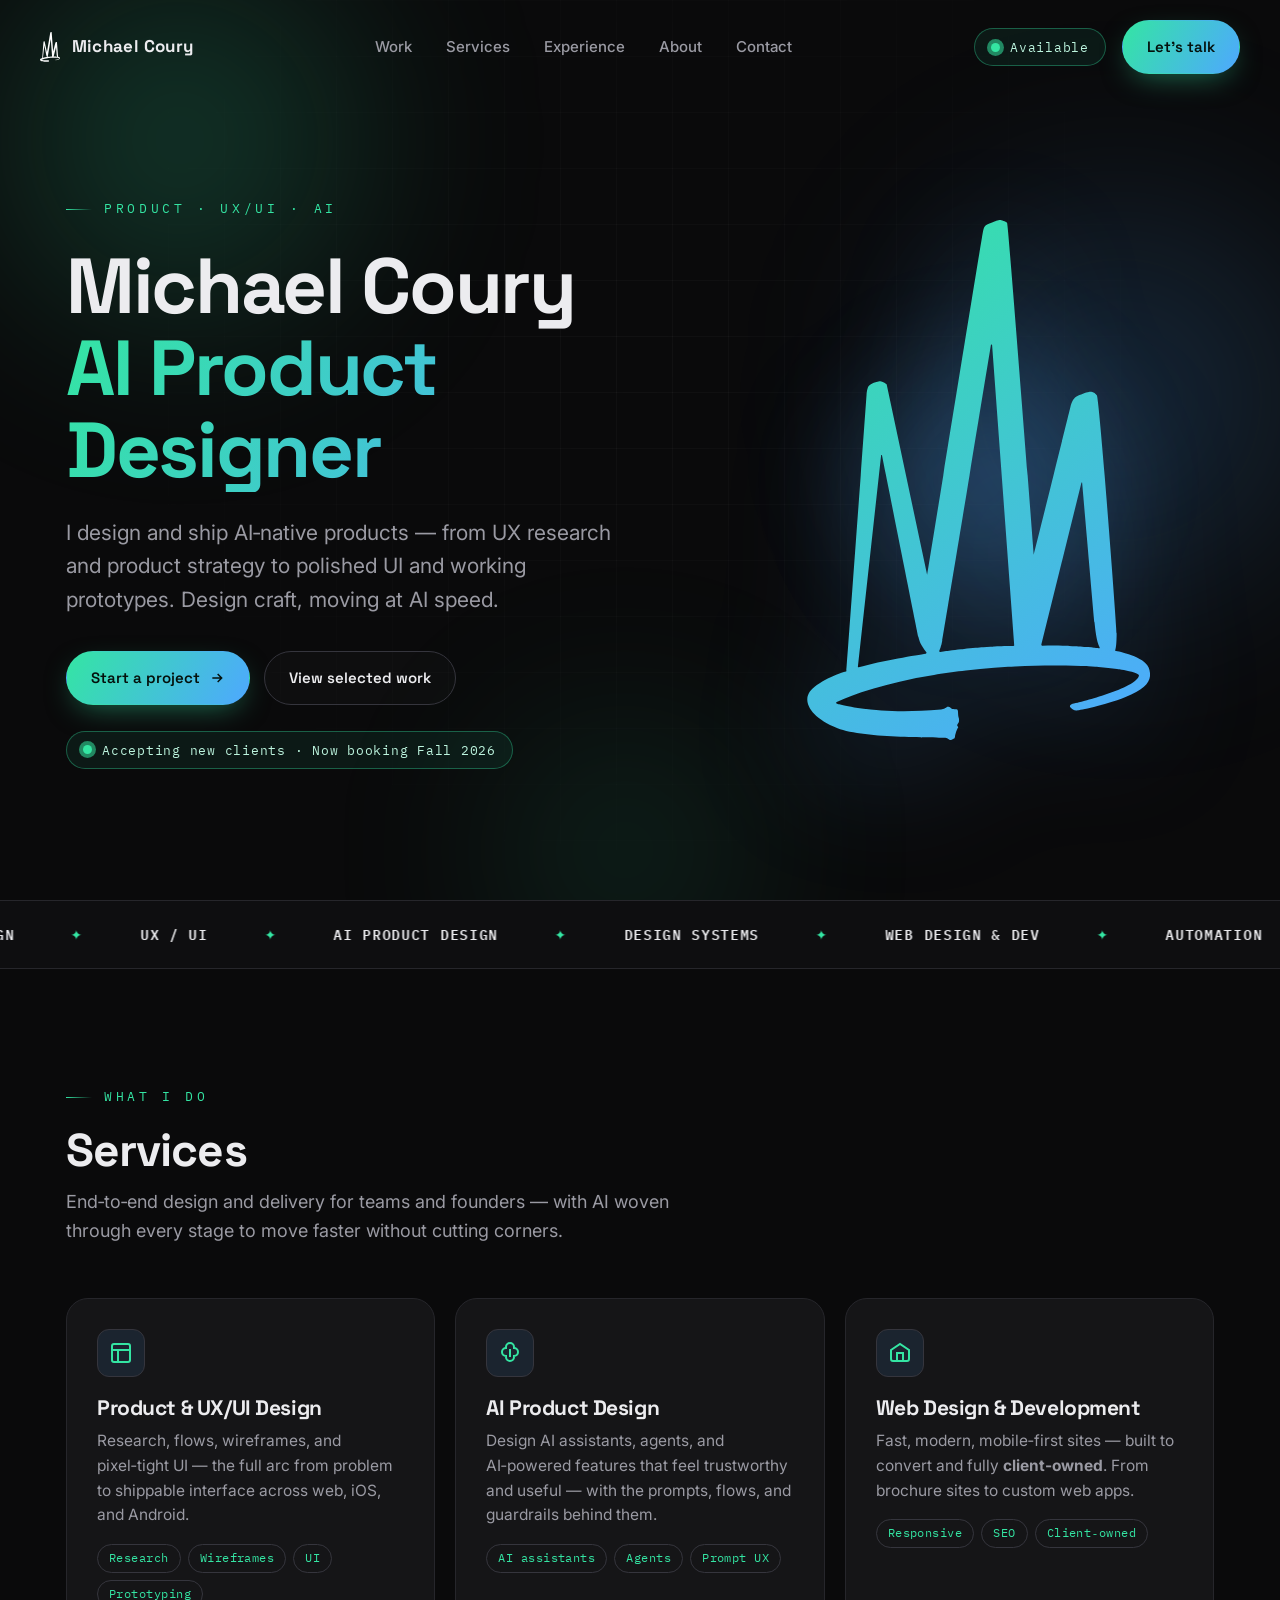
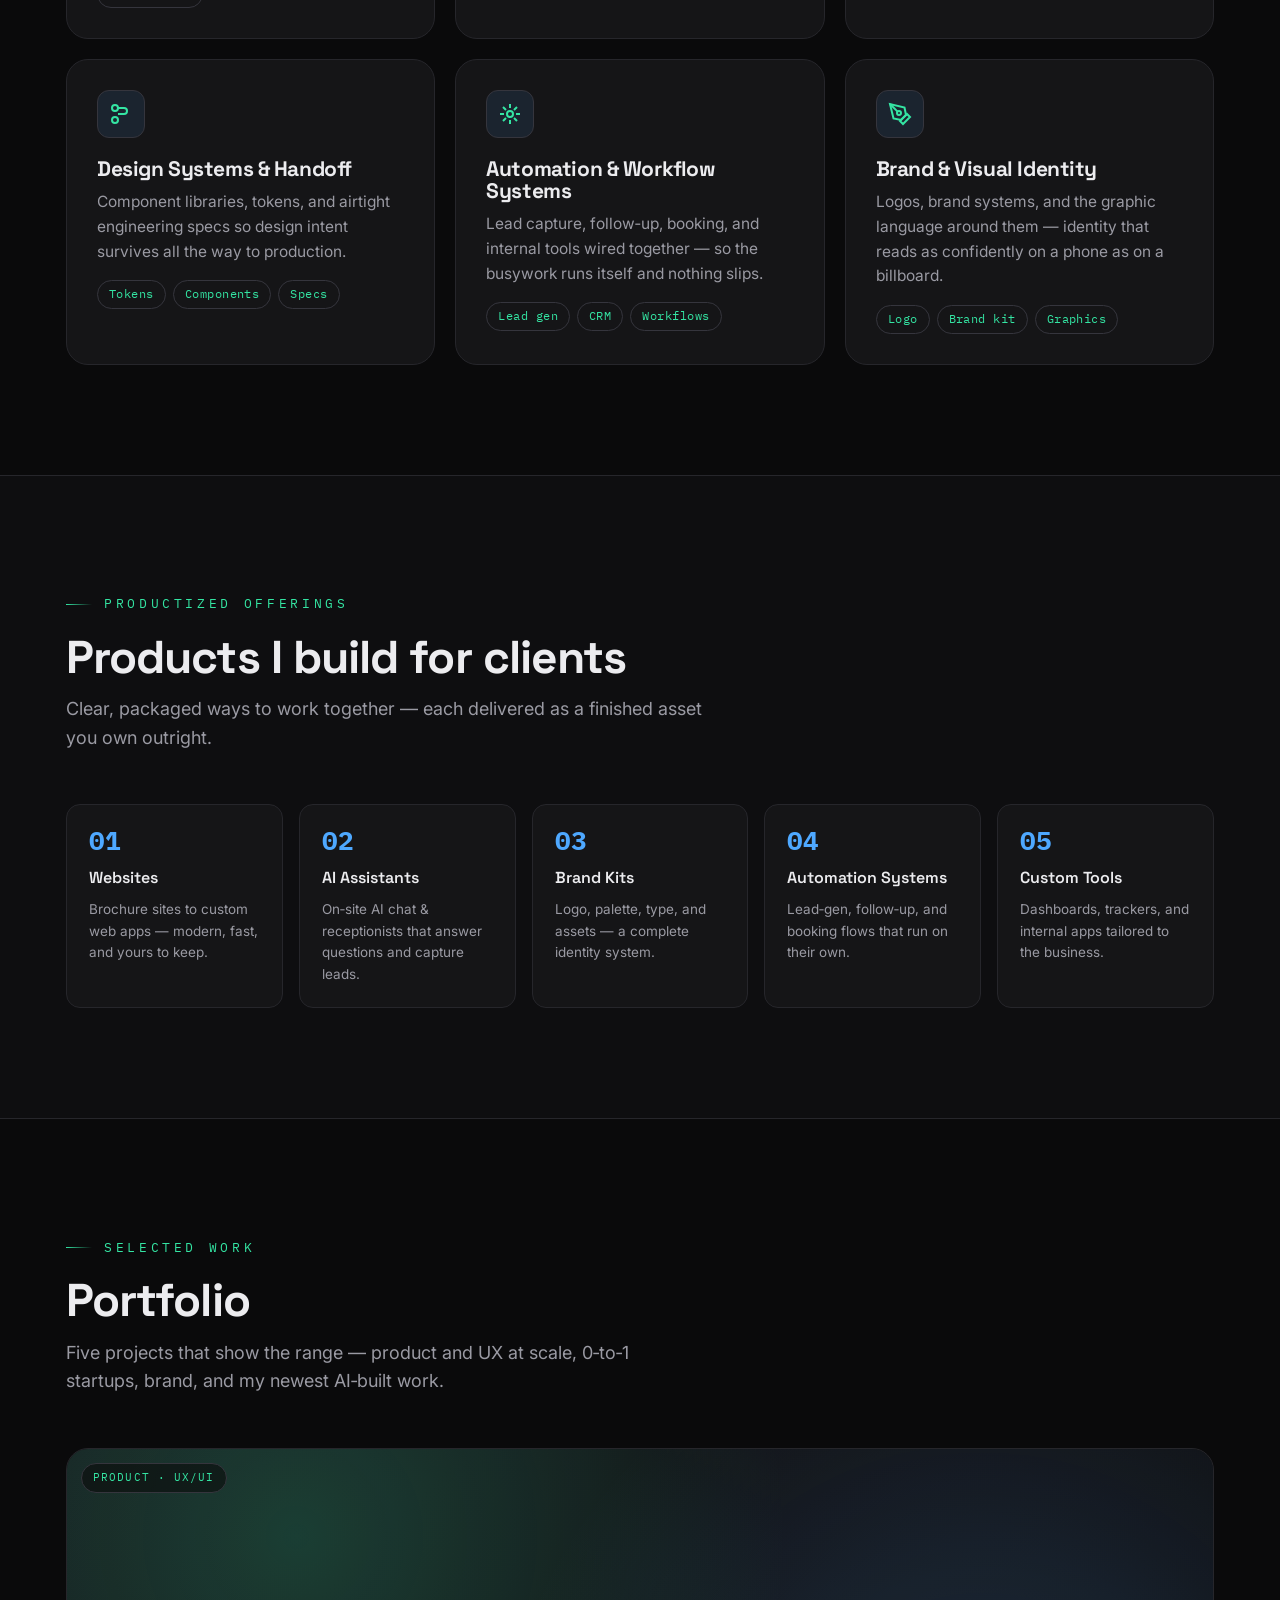
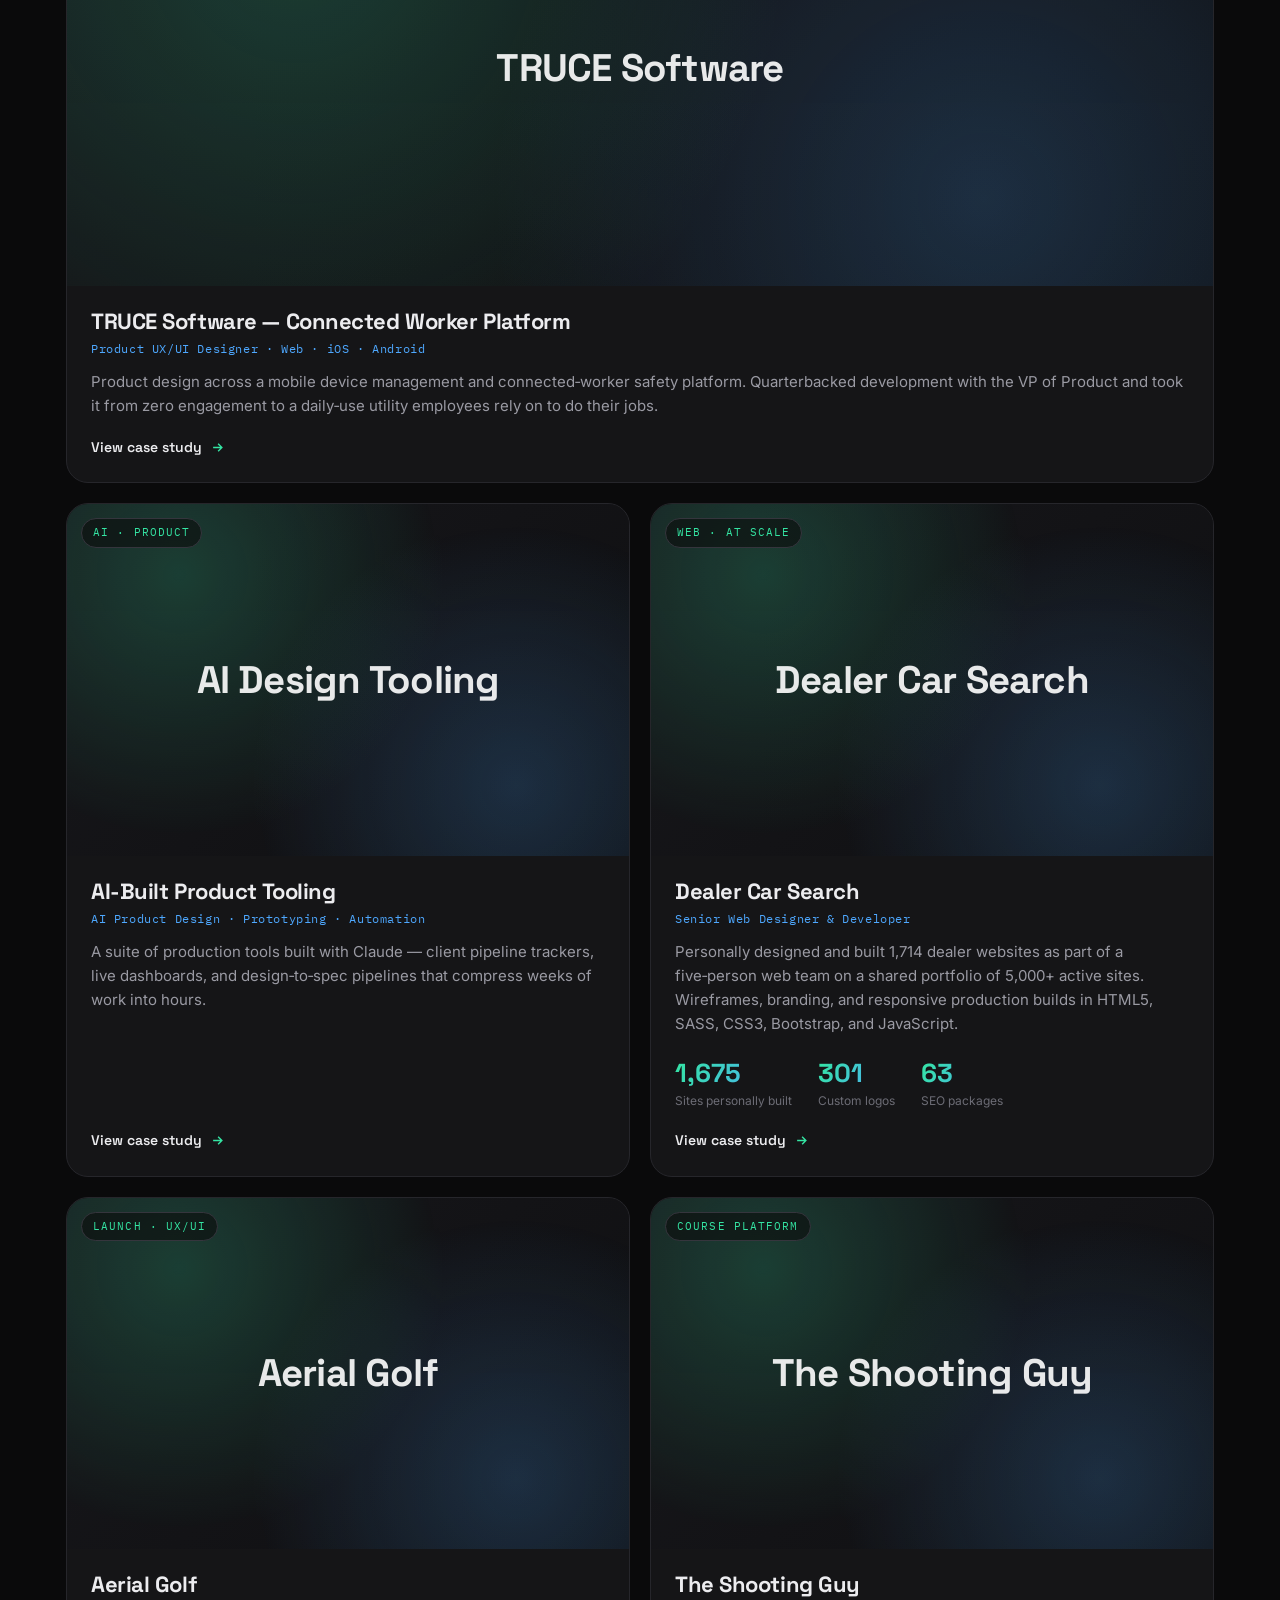
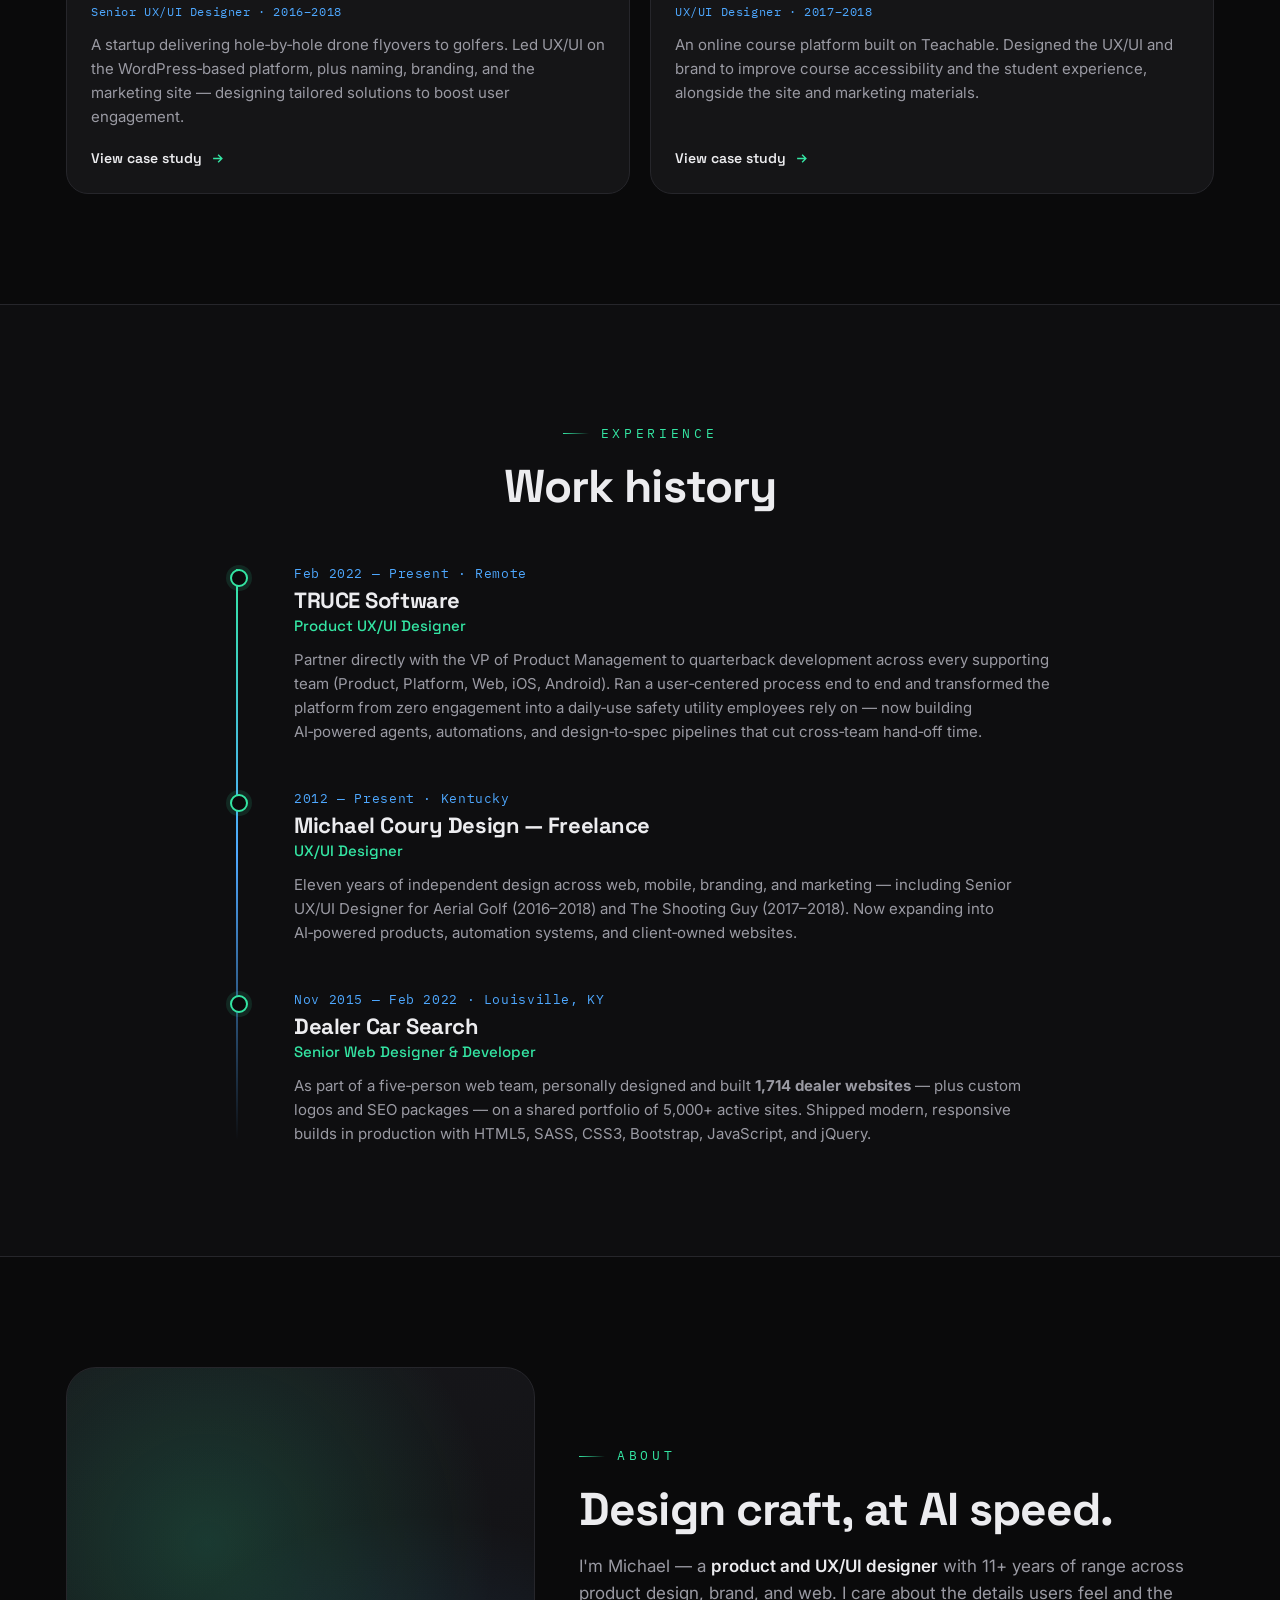
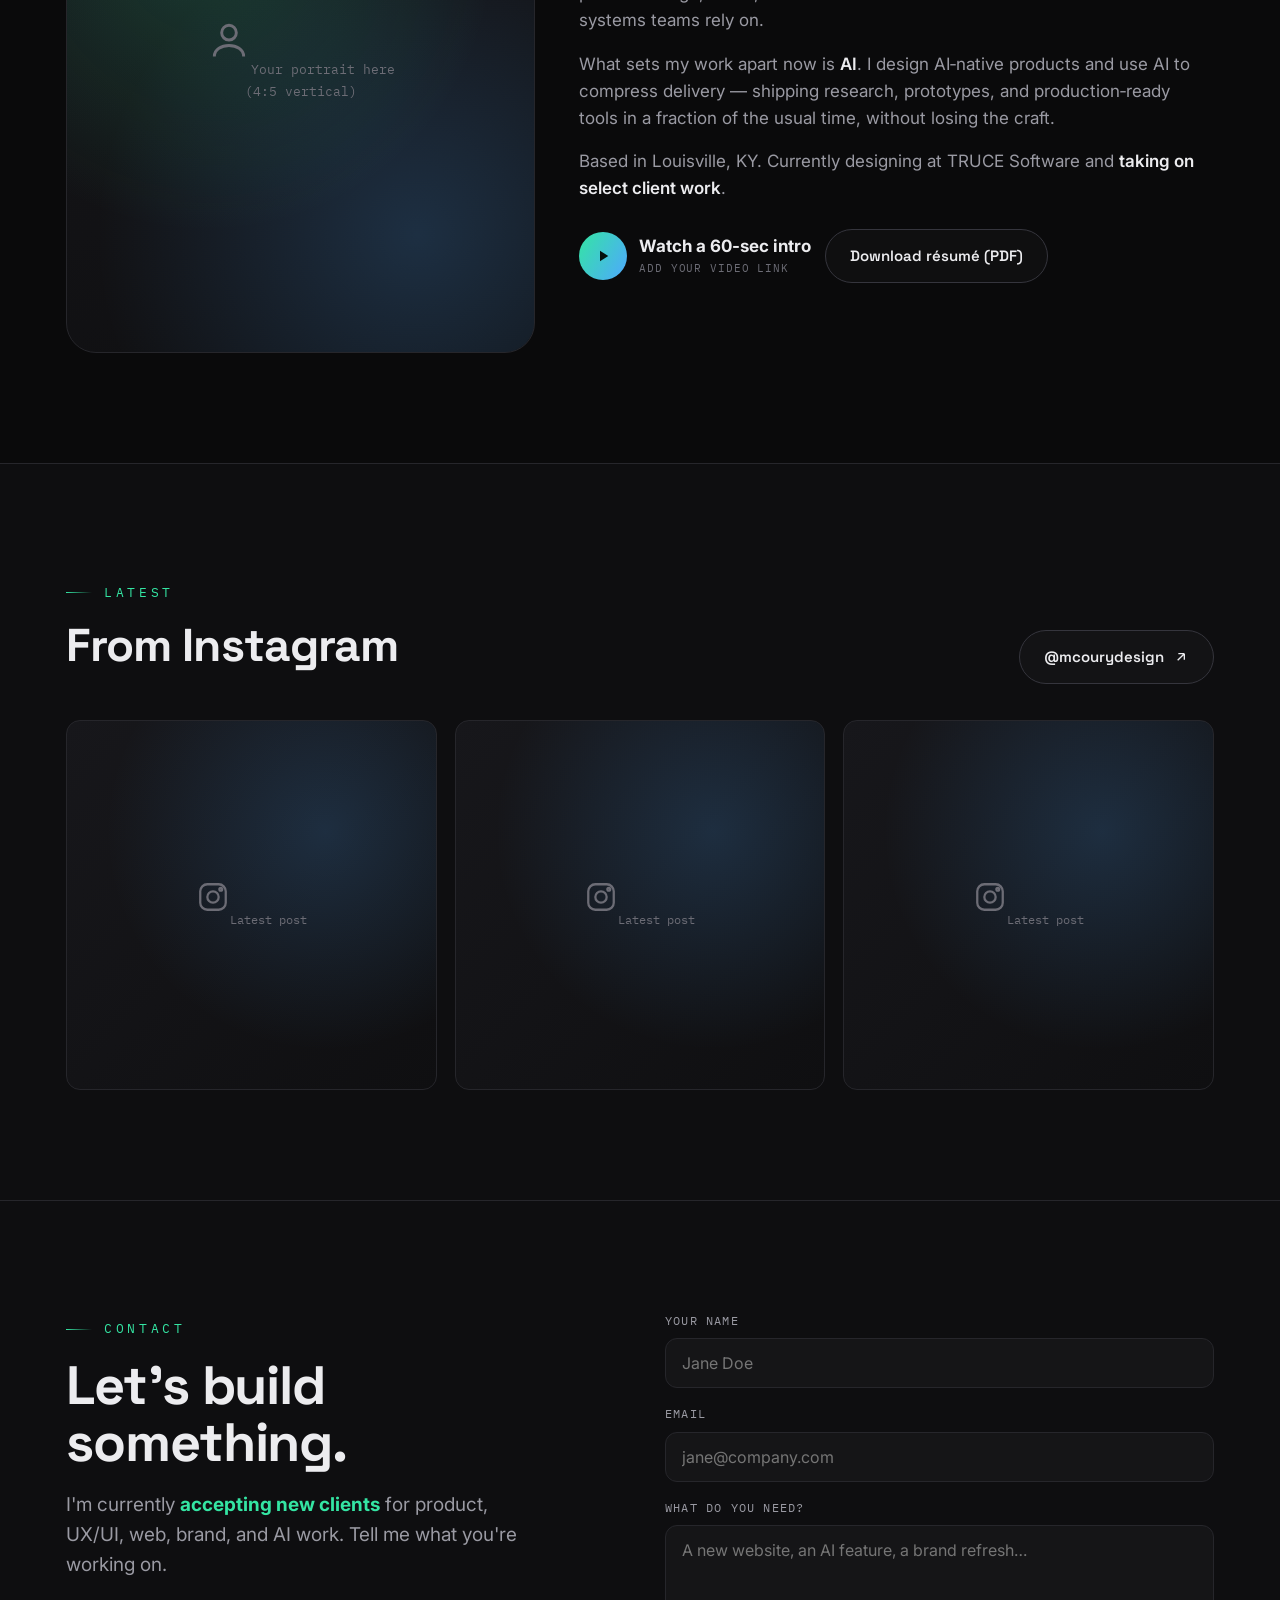
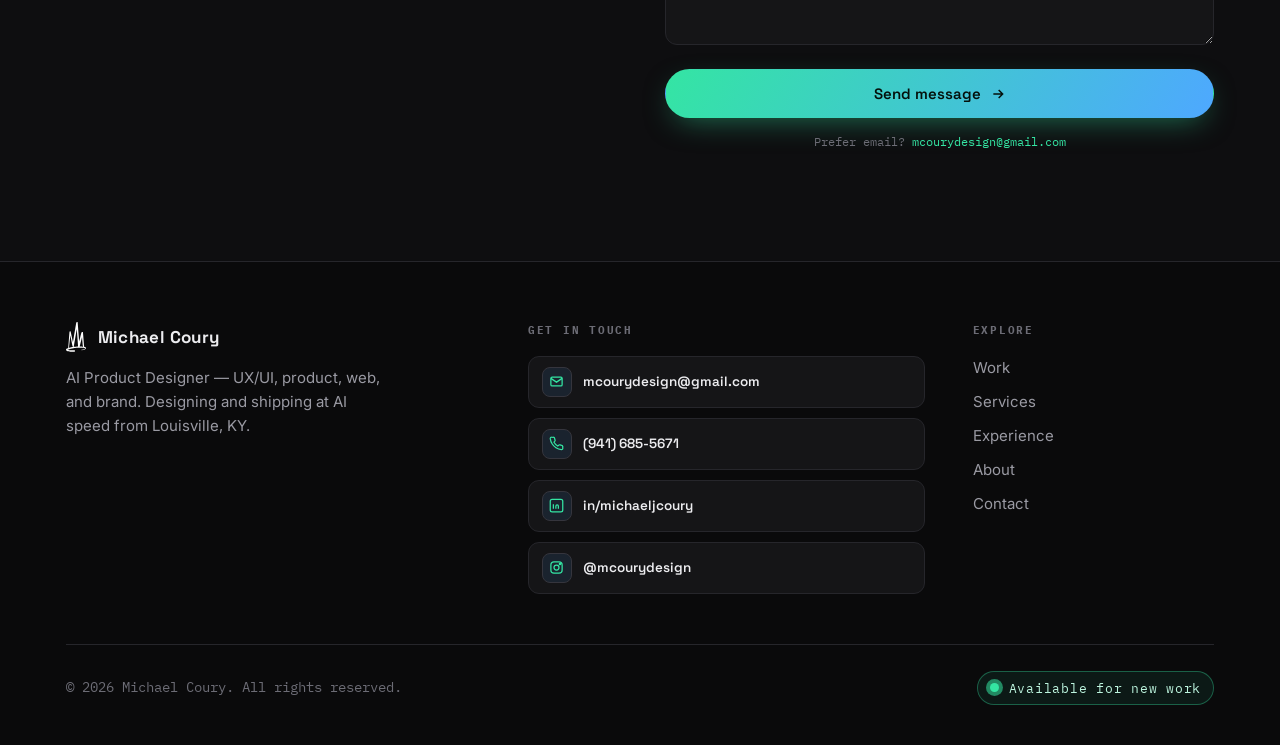
==== index.html @ 66d20b5f "Project Content Added" ====
<!DOCTYPE html>
<html lang="en">
<head>
<meta charset="UTF-8"/>
<meta name="viewport" content="width=device-width, initial-scale=1"/>
<title>Michael Coury — AI Product Designer (UX/UI)</title>
<meta name="description" content="Michael Coury is an AI Product Designer focused on UX/UI, product strategy, and AI-accelerated delivery — designing and shipping AI-native products, websites, and brands. Available for new work."/>
<meta name="author" content="Michael Coury"/>
<link rel="canonical" href="https://michaelcoury.com/"/>
<!-- Open Graph / social -->
<meta property="og:type" content="website"/>
<meta property="og:title" content="Michael Coury — AI Product Designer (UX/UI)"/>
<meta property="og:description" content="Designing and shipping AI-native products, websites, and brands. UX/UI · Product · AI. Available for new work."/>
<meta property="og:url" content="https://michaelcoury.com/"/>
<meta property="og:image" content="assets/og-image.png"/>
<meta name="twitter:card" content="summary_large_image"/>
<!-- Favicons -->
<link rel="icon" type="image/svg+xml" href="assets/favicon.svg"/>
<link rel="apple-touch-icon" href="assets/apple-touch-icon.png"/>
<!-- Fonts -->
<script>document.documentElement.className+=' js';</script>
<link rel="preconnect" href="https://fonts.googleapis.com">
<link rel="preconnect" href="https://fonts.gstatic.com" crossorigin>
<link href="https://fonts.googleapis.com/css2?family=Space+Grotesk:wght@400;500;600;700&family=Inter:wght@400;500;600&family=IBM+Plex+Mono:wght@400;500;600;700&display=swap" rel="stylesheet">
<link rel="stylesheet" href="styles.css"/>
</head>
<body>
<div id="glow"></div>

<header id="hdr">
  <div class="wrap nav">
    <a class="brand" href="#top">
      <img src="assets/logo-icon.svg" alt="Michael Coury crown logo"/>
      <span>Michael Coury</span>
    </a>
    <nav class="nav-links" id="navlinks">
      <a href="#work">Work</a>
      <a href="#services">Services</a>
      <a href="#history">Experience</a>
      <a href="#about">About</a>
      <a href="#contact">Contact</a>
    </nav>
    <div class="nav-cta">
      <span class="avail"><span class="dot"></span>Available</span>
      <a href="#contact" class="btn btn-primary">Let's talk</a>
      <button class="burger" id="burger" aria-label="Menu" aria-expanded="false"><span></span><span></span><span></span></button>
    </div>
  </div>
</header>

<!-- ================= HERO ================= -->
<section class="hero" id="top">
  <div class="aurora"><div class="blob g" data-depth="0.3"></div><div class="blob b" data-depth="0.5"></div><div class="blob g2" data-depth="0.2"></div></div>
  <div class="grid-bg"></div>
  <div class="wrap hero-inner">
    <div class="hero-copy">
      <span class="eyebrow">Product · UX/UI · AI</span>
      <h1>
        <span class="name">Michael Coury</span>
        <span class="role grad-text">AI Product Designer</span>
      </h1>
      <p class="lead">I design and ship AI‑native products — from UX research and product strategy to polished UI and working prototypes. Design craft, moving at AI speed.</p>
      <div class="hero-actions">
        <a href="#contact" class="btn btn-primary">Start a project
          <svg viewBox="0 0 24 24" fill="none" stroke="currentColor" stroke-width="2.2"><path d="M5 12h14M13 6l6 6-6 6"/></svg></a>
        <a href="#work" class="btn btn-ghost">View selected work</a>
      </div>
      <div class="hero-avail"><span class="avail"><span class="dot"></span>Accepting new clients · Now booking Fall 2026</span></div>
    </div>
    <div class="hero-mark">
      <img src="assets/logo-gradient.svg" id="heroMark" alt="Michael Coury monogram crown"/>
    </div>
  </div>
</section>

<!-- ================= MARQUEE ================= -->
<div class="marquee">
  <div class="track" id="mtrack">
    <span><b>Product Design</b></span><span class="sep">✦</span>
    <span><b>UX / UI</b></span><span class="sep">✦</span>
    <span><b>AI Product Design</b></span><span class="sep">✦</span>
    <span><b>Design Systems</b></span><span class="sep">✦</span>
    <span><b>Web Design &amp; Dev</b></span><span class="sep">✦</span>
    <span><b>Automation</b></span><span class="sep">✦</span>
    <span><b>Brand &amp; Identity</b></span><span class="sep">✦</span>
    <span><b>Prototyping</b></span><span class="sep">✦</span>
  </div>
</div>

<!-- ================= SERVICES ================= -->
<section class="pad" id="services">
  <div class="wrap">
    <div class="section-head reveal">
      <span class="eyebrow">What I do</span>
      <h2>Services</h2>
      <p>End‑to‑end design and delivery for teams and founders — with AI woven through every stage to move faster without cutting corners.</p>
    </div>
    <div class="grid3">
      <div class="card reveal">
        <div class="ico"><svg viewBox="0 0 24 24" fill="none" stroke-width="2"><rect x="3" y="3" width="18" height="18" rx="2"/><path d="M3 9h18M9 21V9"/></svg></div>
        <h3>Product &amp; UX/UI Design</h3>
        <p>Research, flows, wireframes, and pixel‑tight UI — the full arc from problem to shippable interface across web, iOS, and Android.</p>
        <div class="tags"><span class="tag">Research</span><span class="tag">Wireframes</span><span class="tag">UI</span><span class="tag">Prototyping</span></div>
      </div>
      <div class="card reveal">
        <div class="ico"><svg viewBox="0 0 24 24" fill="none" stroke-width="2"><path d="M12 2a4 4 0 0 1 4 4v1a4 4 0 0 1 0 8v1a4 4 0 0 1-8 0v-1a4 4 0 0 1 0-8V6a4 4 0 0 1 4-4z"/><path d="M12 8v8"/></svg></div>
        <h3>AI Product Design</h3>
        <p>Design AI assistants, agents, and AI‑powered features that feel trustworthy and useful — with the prompts, flows, and guardrails behind them.</p>
        <div class="tags"><span class="tag">AI assistants</span><span class="tag">Agents</span><span class="tag">Prompt UX</span></div>
      </div>
      <div class="card reveal">
        <div class="ico"><svg viewBox="0 0 24 24" fill="none" stroke-width="2"><path d="M3 9l9-6 9 6v9a2 2 0 0 1-2 2H5a2 2 0 0 1-2-2z"/><path d="M9 21V12h6v9"/></svg></div>
        <h3>Web Design &amp; Development</h3>
        <p>Fast, modern, mobile‑first sites — built to convert and fully <strong>client‑owned</strong>. From brochure sites to custom web apps.</p>
        <div class="tags"><span class="tag">Responsive</span><span class="tag">SEO</span><span class="tag">Client‑owned</span></div>
      </div>
      <div class="card reveal">
        <div class="ico"><svg viewBox="0 0 24 24" fill="none" stroke-width="2"><circle cx="6" cy="6" r="3"/><circle cx="6" cy="18" r="3"/><path d="M9 6h6a3 3 0 0 1 3 3v0a3 3 0 0 1-3 3H9"/></svg></div>
        <h3>Design Systems &amp; Handoff</h3>
        <p>Component libraries, tokens, and airtight engineering specs so design intent survives all the way to production.</p>
        <div class="tags"><span class="tag">Tokens</span><span class="tag">Components</span><span class="tag">Specs</span></div>
      </div>
      <div class="card reveal">
        <div class="ico"><svg viewBox="0 0 24 24" fill="none" stroke-width="2"><path d="M12 2v4M12 18v4M2 12h4M18 12h4M5 5l3 3M16 16l3 3M19 5l-3 3M8 16l-3 3"/><circle cx="12" cy="12" r="3"/></svg></div>
        <h3>Automation &amp; Workflow Systems</h3>
        <p>Lead capture, follow‑up, booking, and internal tools wired together — so the busywork runs itself and nothing slips.</p>
        <div class="tags"><span class="tag">Lead gen</span><span class="tag">CRM</span><span class="tag">Workflows</span></div>
      </div>
      <div class="card reveal">
        <div class="ico"><svg viewBox="0 0 24 24" fill="none" stroke-width="2"><path d="M12 19l7-7 3 3-7 7-3-3z"/><path d="M18 13l-1.5-7.5L2 2l3.5 14.5L13 18z"/><path d="M2 2l7.586 7.586"/><circle cx="11" cy="11" r="2"/></svg></div>
        <h3>Brand &amp; Visual Identity</h3>
        <p>Logos, brand systems, and the graphic language around them — identity that reads as confidently on a phone as on a billboard.</p>
        <div class="tags"><span class="tag">Logo</span><span class="tag">Brand kit</span><span class="tag">Graphics</span></div>
      </div>
    </div>
  </div>
</section>

<!-- ================= PRODUCTS ================= -->
<section class="pad products" id="products">
  <div class="wrap">
    <div class="section-head reveal">
      <span class="eyebrow">Productized offerings</span>
      <h2>Products I build for clients</h2>
      <p>Clear, packaged ways to work together — each delivered as a finished asset you own outright.</p>
    </div>
    <div class="prod-row">
      <div class="prod reveal"><div class="n">01</div><h4>Websites</h4><p>Brochure sites to custom web apps — modern, fast, and yours to keep.</p></div>
      <div class="prod reveal"><div class="n">02</div><h4>AI Assistants</h4><p>On‑site AI chat &amp; receptionists that answer questions and capture leads.</p></div>
      <div class="prod reveal"><div class="n">03</div><h4>Brand Kits</h4><p>Logo, palette, type, and assets — a complete identity system.</p></div>
      <div class="prod reveal"><div class="n">04</div><h4>Automation Systems</h4><p>Lead‑gen, follow‑up, and booking flows that run on their own.</p></div>
      <div class="prod reveal"><div class="n">05</div><h4>Custom Tools</h4><p>Dashboards, trackers, and internal apps tailored to the business.</p></div>
    </div>
  </div>
</section>

<!-- ================= WORK / PORTFOLIO ================= -->
<section class="pad" id="work">
  <div class="wrap">
    <div class="section-head reveal">
      <span class="eyebrow">Selected work</span>
      <h2>Portfolio</h2>
      <p>Five projects that show the range — product and UX at scale, 0‑to‑1 startups, brand, and my newest AI‑built work.</p>
    </div>
    <div class="work-grid">

      <!-- FEATURED: TRUCE -->
      <article class="proj feat reveal">
        <!-- REPLACE cover: drop <img src="truce-cover.jpg" alt="TRUCE Software UI"> inside .cover -->
        <div class="cover"><span class="badge">Product · UX/UI</span><span class="cn">TRUCE Software</span></div>
        <div class="body">
          <h3>TRUCE Software — Connected Worker Platform</h3>
          <div class="role">Product UX/UI Designer · Web · iOS · Android</div>
          <p>Product design across a mobile device management and connected‑worker safety platform. Quarterbacked development with the VP of Product and took it from zero engagement to a daily‑use utility employees rely on to do their jobs.</p>
          <a class="link" href="work/truce-software.html">View case study <svg viewBox="0 0 24 24" fill="none" stroke-width="2.2"><path d="M5 12h14M13 6l6 6-6 6"/></svg></a>
        </div>
      </article>

      <!-- AI / CLAUDE work -->
      <article class="proj reveal">
        <div class="cover"><span class="badge">AI · Product</span><span class="cn">AI Design Tooling</span></div>
        <div class="body">
          <h3>AI‑Built Product Tooling</h3>
          <div class="role">AI Product Design · Prototyping · Automation</div>
          <p>A suite of production tools built with Claude — client pipeline trackers, live dashboards, and design‑to‑spec pipelines that compress weeks of work into hours.</p>
          <a class="link" href="work/ai-product-tooling.html">View case study <svg viewBox="0 0 24 24" fill="none" stroke-width="2.2"><path d="M5 12h14M13 6l6 6-6 6"/></svg></a>
        </div>
      </article>

      <!-- Dealer Car Search with animated stats -->
      <article class="proj reveal">
        <div class="cover"><span class="badge">Web · At scale</span><span class="cn">Dealer Car Search</span></div>
        <div class="body">
          <h3>Dealer Car Search</h3>
          <div class="role">Senior Web Designer &amp; Developer</div>
          <p>Personally designed and built 1,714 dealer websites as part of a five‑person web team on a shared portfolio of 5,000+ active sites. Wireframes, branding, and responsive production builds in HTML5, SASS, CSS3, Bootstrap, and JavaScript.</p>
          <div class="stats-inline" data-counters>
            <div class="stat"><b data-count="1714">0</b><span>Sites personally built</span></div>
            <div class="stat"><b data-count="308">0</b><span>Custom logos</span></div>
            <div class="stat"><b data-count="65">0</b><span>SEO packages</span></div>
          </div>
          <a class="link" href="work/dealer-car-search.html" style="margin-top:16px">View case study <svg viewBox="0 0 24 24" fill="none" stroke-width="2.2"><path d="M5 12h14M13 6l6 6-6 6"/></svg></a>
        </div>
      </article>

      <!-- Aerial Golf -->
      <article class="proj reveal">
        <div class="cover"><span class="badge">Launch · UX/UI</span><span class="cn">Aerial Golf</span></div>
        <div class="body">
          <h3>Aerial Golf</h3>
          <div class="role">Senior UX/UI Designer · 2016–2018</div>
          <p>A startup delivering hole‑by‑hole drone flyovers to golfers. Led UX/UI on the WordPress‑based platform, plus naming, branding, and the marketing site — designing tailored solutions to boost user engagement.</p>
          <a class="link" href="work/aerial-golf.html">View case study <svg viewBox="0 0 24 24" fill="none" stroke-width="2.2"><path d="M5 12h14M13 6l6 6-6 6"/></svg></a>
        </div>
      </article>

      <!-- The Shooting Guy -->
      <article class="proj reveal">
        <div class="cover"><span class="badge">Course platform</span><span class="cn">The Shooting Guy</span></div>
        <div class="body">
          <h3>The Shooting Guy</h3>
          <div class="role">UX/UI Designer · 2017–2018</div>
          <p>An online course platform built on Teachable. Designed the UX/UI and brand to improve course accessibility and the student experience, alongside the site and marketing materials.</p>
          <a class="link" href="work/the-shooting-guy.html">View case study <svg viewBox="0 0 24 24" fill="none" stroke-width="2.2"><path d="M5 12h14M13 6l6 6-6 6"/></svg></a>
        </div>
      </article>

    </div>
  </div>
</section>

<!-- ================= WORK HISTORY ================= -->
<section class="pad" id="history" style="background:var(--bg-2);border-top:1px solid var(--line);border-bottom:1px solid var(--line)">
  <div class="wrap">
    <div class="section-head reveal" style="margin-left:auto;margin-right:auto;text-align:center">
      <span class="eyebrow" style="justify-content:center">Experience</span>
      <h2>Work history</h2>
    </div>
    <div class="timeline">
      <div class="tl-item reveal">
        <div class="when">Feb 2022 — Present · Remote</div>
        <h3>TRUCE Software</h3>
        <div class="role">Product UX/UI Designer</div>
        <p>Partner directly with the VP of Product Management to quarterback development across every supporting team (Product, Platform, Web, iOS, Android). Ran a user‑centered process end to end and transformed the platform from zero engagement into a daily‑use safety utility employees rely on — now building AI‑powered agents, automations, and design‑to‑spec pipelines that cut cross‑team hand‑off time.</p>
      </div>
      <div class="tl-item reveal">
        <div class="when">2012 — Present · Kentucky</div>
        <h3>Michael Coury Design — Freelance</h3>
        <div class="role">UX/UI Designer</div>
        <p>Eleven years of independent design across web, mobile, branding, and marketing — including Senior UX/UI Designer for Aerial Golf (2016–2018) and The Shooting Guy (2017–2018). Now expanding into AI‑powered products, automation systems, and client‑owned websites.</p>
      </div>
      <div class="tl-item reveal">
        <div class="when">Nov 2015 — Feb 2022 · Louisville, KY</div>
        <h3>Dealer Car Search</h3>
        <div class="role">Senior Web Designer &amp; Developer</div>
        <p>As part of a five‑person web team, personally designed and built <strong>1,714 dealer websites</strong> — plus custom logos and SEO packages — on a shared portfolio of 5,000+ active sites. Shipped modern, responsive builds in production with HTML5, SASS, CSS3, Bootstrap, JavaScript, and jQuery.</p>
      </div>
    </div>
  </div>
</section>

<!-- ================= ABOUT ================= -->
<section class="pad" id="about">
  <div class="wrap about-grid">
    <div class="portrait reveal">
      <!-- REPLACE: drop <img src="assets/logo-icon.svg" alt="Michael Coury"> to fill this frame -->
      <div class="ph"><svg viewBox="0 0 24 24" fill="none" stroke-width="1.6"><circle cx="12" cy="8" r="4"/><path d="M4 21c0-4 4-6 8-6s8 2 8 6"/></svg>Your portrait here<br/>(4:5 vertical)</div>
    </div>
    <div class="about-copy reveal">
      <span class="eyebrow">About</span>
      <h2>Design craft, at AI speed.</h2>
      <p>I'm Michael — a <strong>product and UX/UI designer</strong> with 11+ years of range across product design, brand, and web. I care about the details users feel and the systems teams rely on.</p>
      <p>What sets my work apart now is <strong>AI</strong>. I design AI‑native products and use AI to compress delivery — shipping research, prototypes, and production‑ready tools in a fraction of the usual time, without losing the craft.</p>
      <p>Based in Louisville, KY. Currently designing at TRUCE Software and <strong>taking on select client work</strong>.</p>
      <div class="about-actions">
        <!-- REPLACE href with your intro video (YouTube/Vimeo/Loom) -->
        <a class="video-btn" href="#" aria-label="Play intro video">
          <span class="play"><svg viewBox="0 0 24 24"><path d="M8 5v14l11-7z"/></svg></span>
          <span><strong>Watch a 60‑sec intro</strong><small>ADD YOUR VIDEO LINK</small></span>
        </a>
        <a class="btn btn-ghost" href="assets/Michael-Coury-Resume.pdf" download="Michael-Coury-Resume.pdf">Download résumé (PDF)</a>
      </div>
    </div>
  </div>
</section>

<!-- ================= INSTAGRAM ================= -->
<section class="pad" id="instagram" style="background:var(--bg-2);border-top:1px solid var(--line)">
  <div class="wrap">
    <div class="ig-head reveal">
      <div class="section-head" style="margin-bottom:0">
        <span class="eyebrow">Latest</span>
        <h2>From Instagram</h2>
      </div>
      <a class="btn btn-ghost" href="https://www.instagram.com/mcourydesign/" target="_blank" rel="noopener">@mcourydesign
        <svg viewBox="0 0 24 24" fill="none" stroke="currentColor" stroke-width="2"><path d="M7 17L17 7M17 7H8M17 7v9"/></svg></a>
    </div>
    <!-- LIVE FEED: replace these 3 placeholders with a Behold.so embed (see notes) -->
    <div class="ig-grid" id="igGrid">
      <a class="ig-post" href="https://www.instagram.com/mcourydesign/" target="_blank" rel="noopener"><div class="ph"><svg viewBox="0 0 24 24" fill="none" stroke-width="1.6"><rect x="3" y="3" width="18" height="18" rx="5"/><circle cx="12" cy="12" r="4"/><circle cx="17.5" cy="6.5" r="1"/></svg>Latest post</div></a>
      <a class="ig-post" href="https://www.instagram.com/mcourydesign/" target="_blank" rel="noopener"><div class="ph"><svg viewBox="0 0 24 24" fill="none" stroke-width="1.6"><rect x="3" y="3" width="18" height="18" rx="5"/><circle cx="12" cy="12" r="4"/><circle cx="17.5" cy="6.5" r="1"/></svg>Latest post</div></a>
      <a class="ig-post" href="https://www.instagram.com/mcourydesign/" target="_blank" rel="noopener"><div class="ph"><svg viewBox="0 0 24 24" fill="none" stroke-width="1.6"><rect x="3" y="3" width="18" height="18" rx="5"/><circle cx="12" cy="12" r="4"/><circle cx="17.5" cy="6.5" r="1"/></svg>Latest post</div></a>
    </div>
  </div>
</section>

<!-- ================= CONTACT ================= -->
<section class="pad contact" id="contact">
  <div class="wrap contact-grid">
    <div class="reveal">
      <span class="eyebrow">Contact</span>
      <h2>Let's build something.</h2>
      <p class="lead">I'm currently <strong style="color:var(--green)">accepting new clients</strong> for product, UX/UI, web, brand, and AI work. Tell me what you're working on.</p>
    </div>
    <div class="reveal">
      <!-- Contact form: submits to Formspree via AJAX (see script); action= is the no-JS fallback -->
      <form action="https://formspree.io/f/mdengnbw" method="POST" id="contactForm">
        <input type="hidden" name="_subject" value="New inquiry from michaelcoury.com"/>
        <input type="text" name="_gotcha" tabindex="-1" autocomplete="off" style="position:absolute;left:-9999px" aria-hidden="true"/>
        <div class="field"><label for="name">Your name</label><input id="name" name="name" type="text" required placeholder="Jane Doe"/></div>
        <div class="field"><label for="email">Email</label><input id="email" name="email" type="email" required placeholder="jane@company.com"/></div>
        <div class="field"><label for="project">What do you need?</label><textarea id="project" name="message" required placeholder="A new website, an AI feature, a brand refresh…"></textarea></div>
        <button class="btn btn-primary" type="submit" style="width:100%;justify-content:center">Send message
          <svg viewBox="0 0 24 24" fill="none" stroke="currentColor" stroke-width="2.2"><path d="M5 12h14M13 6l6 6-6 6"/></svg></button>
        <p id="formStatus" class="form-status" role="status" aria-live="polite"></p>
        <p class="mono" style="color:var(--muted-2);font-size:12px;margin-top:14px;text-align:center">Prefer email? <a href="mailto:mcourydesign@gmail.com" style="color:var(--green)">mcourydesign@gmail.com</a></p>
      </form>
    </div>
  </div>
</section>

<!-- ================= FOOTER ================= -->
<footer>
  <div class="wrap">
    <div class="foot-top">
      <div class="foot-brand">
        <a class="brand" href="#top"><img src="assets/logo-icon.svg" alt="Michael Coury"/><span>Michael Coury</span></a>
        <p>AI Product Designer — UX/UI, product, web, and brand. Designing and shipping at AI speed from Louisville, KY.</p>
      </div>
      <div class="foot-contact">
        <h5>Get in touch</h5>
        <a class="cm-mini" href="mailto:mcourydesign@gmail.com"><span class="ci"><svg viewBox="0 0 24 24" fill="none" stroke-width="2"><rect x="3" y="5" width="18" height="14" rx="2"/><path d="M3 7l9 6 9-6"/></svg></span><span>mcourydesign@gmail.com</span></a>
        <a class="cm-mini" href="tel:+19416855671"><span class="ci"><svg viewBox="0 0 24 24" fill="none" stroke-width="2"><path d="M22 16.9v3a2 2 0 0 1-2.2 2 19.8 19.8 0 0 1-8.6-3.1 19.5 19.5 0 0 1-6-6A19.8 19.8 0 0 1 2 4.2 2 2 0 0 1 4 2h3a2 2 0 0 1 2 1.7c.1.9.4 1.8.7 2.7a2 2 0 0 1-.5 2.1L8 9.9a16 16 0 0 0 6 6l1.4-1.2a2 2 0 0 1 2.1-.5c.9.3 1.8.6 2.7.7a2 2 0 0 1 1.7 2z"/></svg></span><span>(941) 685‑5671</span></a>
        <a class="cm-mini" href="https://www.linkedin.com/in/michaeljcoury/" target="_blank" rel="noopener"><span class="ci"><svg viewBox="0 0 24 24" fill="none" stroke-width="2"><rect x="2" y="2" width="20" height="20" rx="3"/><path d="M7 10v7M7 7v.01M11 17v-4a2 2 0 0 1 4 0v4M11 13v4"/></svg></span><span>in/michaeljcoury</span></a>
        <a class="cm-mini" href="https://www.instagram.com/mcourydesign/" target="_blank" rel="noopener"><span class="ci"><svg viewBox="0 0 24 24" fill="none" stroke-width="2"><rect x="3" y="3" width="18" height="18" rx="5"/><circle cx="12" cy="12" r="4"/><circle cx="17.5" cy="6.5" r="1"/></svg></span><span>@mcourydesign</span></a>
      </div>
      <div class="foot-cols">
        <div class="foot-col"><h5>Explore</h5>
          <a href="#work">Work</a><a href="#services">Services</a><a href="#history">Experience</a><a href="#about">About</a><a href="#contact">Contact</a></div>
      </div>
    </div>
    <div class="foot-bottom">
      <span>© 2026 Michael Coury. All rights reserved.</span>
      <span><span class="avail" style="padding:6px 12px"><span class="dot"></span>Available for new work</span></span>
    </div>
  </div>
</footer>

<script src="script.js"></script>
</body>
</html>
---- styles.css ----
:root{
  --bg:#0A0A0B; --bg-2:#0E0E10; --surface:#151517; --surface-2:#1B1B1E; --surface-3:#222226;
  --line:#26262B; --line-2:#35353D;
  --text:#ECECEF; --muted:#9A9AA3; --muted-2:#6C6C75;
  --green:#34E5A3; --blue:#4EA8FF; --green-dim:#1d8f68; --blue-dim:#2f6fb0;
  --grad:linear-gradient(120deg,#34E5A3 0%,#4EA8FF 100%);
  --grad-soft:linear-gradient(120deg,rgba(52,229,163,.16),rgba(78,168,255,.16));
  --r:14px; --r-lg:22px; --r-xl:30px;
  --maxw:1200px;
  --shadow:0 30px 60px -30px rgba(0,0,0,.7);
  --font-d:'Space Grotesk',system-ui,sans-serif;
  --font-b:'Inter',system-ui,sans-serif;
  --font-m:'IBM Plex Mono',ui-monospace,monospace;
}
*{margin:0;padding:0;box-sizing:border-box}
html{scroll-behavior:smooth}
body{
  background:var(--bg); color:var(--text); font-family:var(--font-b);
  font-size:17px; line-height:1.6; -webkit-font-smoothing:antialiased; overflow-x:hidden;
}
a{color:inherit;text-decoration:none}
img{max-width:100%;display:block}
.wrap{max-width:var(--maxw);margin:0 auto;padding:0 26px}
.mono{font-family:var(--font-m)}
.grad-text{background:var(--grad);-webkit-background-clip:text;background-clip:text;color:transparent}
h1,h2,h3{font-family:var(--font-d);font-weight:700;line-height:1.05;letter-spacing:-.02em}
section{position:relative}
.eyebrow{font-family:var(--font-m);font-size:13px;letter-spacing:.28em;text-transform:uppercase;
  color:var(--green);display:inline-flex;align-items:center;gap:12px}
.eyebrow::before{content:"";width:26px;height:1px;background:linear-gradient(90deg,var(--green),transparent)}
.section-head{max-width:640px;margin-bottom:52px}
.section-head h2{font-size:clamp(30px,4.4vw,46px);margin:18px 0 14px}
.section-head p{color:var(--muted);font-size:18px}
.pad{padding:110px 0}

/* ---------- availability pill ---------- */
.avail{display:inline-flex;align-items:center;gap:10px;padding:8px 16px;border-radius:999px;
  border:1px solid rgba(52,229,163,.35);background:rgba(52,229,163,.07);
  font-family:var(--font-m);font-size:12.5px;letter-spacing:.06em;color:#bdf5df}
.dot{width:9px;height:9px;border-radius:50%;background:var(--green);position:relative;flex:none}
.dot::after{content:"";position:absolute;inset:-4px;border-radius:50%;background:var(--green);
  opacity:.55;animation:pulse 2.2s ease-out infinite}
@keyframes pulse{0%{transform:scale(.6);opacity:.6}100%{transform:scale(2.4);opacity:0}}

/* ---------- buttons ---------- */
.btn{display:inline-flex;align-items:center;gap:9px;font-family:var(--font-d);font-weight:600;
  font-size:15px;padding:14px 24px;border-radius:999px;cursor:pointer;border:1px solid transparent;
  transition:.25s transform,.25s box-shadow,.25s background,.25s border-color;white-space:nowrap}
.btn-primary{background:var(--grad);color:#04110c;box-shadow:0 10px 30px -10px rgba(52,229,163,.5)}
.btn-primary:hover{transform:translateY(-2px);box-shadow:0 16px 40px -12px rgba(78,168,255,.6)}
.btn-ghost{border-color:var(--line-2);color:var(--text);background:rgba(255,255,255,.02)}
.btn-ghost:hover{border-color:var(--green);transform:translateY(-2px);color:#fff}
.btn svg{width:16px;height:16px}

/* ---------- nav ---------- */
header{position:fixed;top:0;left:0;right:0;z-index:60;transition:.3s}
.nav{display:flex;align-items:center;justify-content:space-between;padding:20px 0;transition:.3s}
header.scrolled{background:rgba(10,10,11,.82);backdrop-filter:blur(14px);border-bottom:1px solid var(--line)}
header.scrolled .nav{padding:13px 0}
.brand{display:flex;align-items:center;gap:12px;font-family:var(--font-d);font-weight:700;letter-spacing:.02em;font-size:17px}
.brand img{height:30px;width:auto}
.brand .sub{color:var(--muted-2);font-family:var(--font-m);font-weight:400;font-size:11px;letter-spacing:.18em;text-transform:uppercase;margin-left:2px}
.nav-links{display:flex;align-items:center;gap:34px}
.nav-links a{font-size:15px;color:var(--muted);font-weight:500;transition:.2s;position:relative}
.nav-links a:hover{color:var(--text)}
.nav-links a::after{content:"";position:absolute;left:0;bottom:-6px;height:2px;width:0;background:var(--grad);transition:.25s}
.nav-links a:hover::after{width:100%}
.nav-cta{display:flex;align-items:center;gap:16px}
.burger{display:none;background:none;border:1px solid var(--line-2);border-radius:10px;padding:9px;cursor:pointer}
.burger span{display:block;width:20px;height:2px;background:var(--text);margin:4px 0;transition:.3s}

/* ---------- hero ---------- */
.hero{min-height:100vh;display:flex;align-items:center;padding-top:120px;padding-bottom:60px;overflow:hidden}
.aurora{position:absolute;inset:0;z-index:0;pointer-events:none;overflow:hidden}
.blob{position:absolute;border-radius:50%;filter:blur(90px);opacity:.5;will-change:transform}
.blob.g{width:520px;height:520px;background:radial-gradient(circle,rgba(52,229,163,.55),transparent 70%);top:-120px;left:-80px}
.blob.b{width:560px;height:560px;background:radial-gradient(circle,rgba(78,168,255,.5),transparent 70%);top:120px;right:-120px}
.blob.g2{width:380px;height:380px;background:radial-gradient(circle,rgba(52,229,163,.32),transparent 70%);bottom:-140px;left:34%}
.grid-bg{position:absolute;inset:0;z-index:0;pointer-events:none;
  background-image:linear-gradient(rgba(255,255,255,.03) 1px,transparent 1px),linear-gradient(90deg,rgba(255,255,255,.03) 1px,transparent 1px);
  background-size:56px 56px;mask-image:radial-gradient(circle at 50% 40%,#000 0%,transparent 72%)}
.hero-inner{position:relative;z-index:2;display:grid;grid-template-columns:1.15fr .85fr;gap:40px;align-items:center;width:100%}
.hero-copy .eyebrow{margin-bottom:26px}
.hero h1{font-size:clamp(42px,6.4vw,78px);letter-spacing:-.03em}
.hero h1 .name{display:block;color:var(--text)}
.hero h1 .role{display:block}
.hero .lead{color:var(--muted);font-size:clamp(17px,2vw,21px);max-width:560px;margin:24px 0 34px}
.hero-actions{display:flex;gap:14px;flex-wrap:wrap;align-items:center;margin-bottom:26px}
.hero-avail{margin-top:6px}
.hero-mark{position:relative;display:flex;justify-content:center;align-items:center}
.hero-mark img{height:min(58vh,520px);width:auto;filter:drop-shadow(0 30px 60px rgba(78,168,255,.25));will-change:transform;animation:float 7s ease-in-out infinite}
@keyframes float{0%,100%{transform:translateY(-10px)}50%{transform:translateY(10px)}}
.hero-mark::after{content:"";position:absolute;width:70%;height:70%;border-radius:50%;
  background:radial-gradient(circle,rgba(78,168,255,.25),transparent 70%);filter:blur(40px);z-index:-1}

/* ---------- marquee ---------- */
.marquee{border-top:1px solid var(--line);border-bottom:1px solid var(--line);background:var(--bg-2);
  padding:20px 0;overflow:hidden;white-space:nowrap;position:relative;z-index:2}
.marquee .track{display:inline-flex;gap:0;align-items:center;will-change:transform}
.marquee span{font-family:var(--font-m);font-size:14px;letter-spacing:.12em;text-transform:uppercase;color:var(--muted-2);padding:0 28px}
.marquee b{color:var(--text);font-weight:600}
.marquee .sep{color:var(--green)}
@keyframes scroll{from{transform:translateX(0)}to{transform:translateX(-50%)}}

/* ---------- cards / services ---------- */
.grid3{display:grid;grid-template-columns:repeat(3,1fr);gap:20px}
.grid2{display:grid;grid-template-columns:repeat(2,1fr);gap:20px}
.card{background:var(--surface);border:1px solid var(--line);border-radius:var(--r-lg);padding:30px;
  transition:.3s;position:relative;overflow:hidden}
.card::before{content:"";position:absolute;inset:0;background:var(--grad-soft);opacity:0;transition:.3s}
.card:hover{transform:translateY(-5px);border-color:transparent;box-shadow:var(--shadow)}
.card:hover::before{opacity:1}
.card>*{position:relative;z-index:1}
.card .ico{width:48px;height:48px;border-radius:12px;display:grid;place-items:center;margin-bottom:20px;
  background:rgba(78,168,255,.1);border:1px solid var(--line-2)}
.card .ico svg{width:24px;height:24px;stroke:var(--green)}
.card h3{font-size:21px;margin-bottom:10px}
.card p{color:var(--muted);font-size:15.5px;margin-bottom:16px}
.tags{display:flex;flex-wrap:wrap;gap:7px}
.tag{font-family:var(--font-m);font-size:11.5px;letter-spacing:.04em;color:var(--green);
  border:1px solid var(--line-2);border-radius:999px;padding:4px 11px}

/* ---------- products band ---------- */
.products{background:var(--bg-2);border-top:1px solid var(--line);border-bottom:1px solid var(--line)}
.prod-row{display:grid;grid-template-columns:repeat(5,1fr);gap:16px}
.prod{background:var(--surface);border:1px solid var(--line);border-radius:var(--r);padding:22px;transition:.3s}
.prod:hover{border-color:var(--green);transform:translateY(-4px)}
.prod .n{font-family:var(--font-m);font-size:26px;font-weight:700;color:var(--blue);margin-bottom:12px;line-height:1}
.prod h4{font-family:var(--font-d);font-size:16px;margin-bottom:8px;font-weight:600}
.prod p{color:var(--muted);font-size:13.5px}

/* ---------- portfolio ---------- */
.work-grid{display:grid;grid-template-columns:repeat(6,1fr);gap:20px}
.proj{grid-column:span 3;border-radius:var(--r-lg);overflow:hidden;border:1px solid var(--line);
  background:var(--surface);transition:.3s;position:relative;display:flex;flex-direction:column}
.proj.feat{grid-column:span 6}
.proj:hover{transform:translateY(-6px);box-shadow:var(--shadow);border-color:transparent}
.proj .cover{aspect-ratio:16/10;position:relative;overflow:hidden;display:grid;place-items:center;
  background:linear-gradient(135deg,#17171b,#0f0f11)}
.proj.feat .cover{aspect-ratio:21/8}
.proj .cover::before{content:"";position:absolute;inset:0;opacity:.9;
  background:radial-gradient(circle at 20% 20%,rgba(52,229,163,.22),transparent 50%),radial-gradient(circle at 80% 80%,rgba(78,168,255,.22),transparent 50%)}
.proj .cover .cn{position:relative;z-index:1;font-family:var(--font-d);font-weight:700;font-size:clamp(22px,3vw,40px);
  color:rgba(255,255,255,.9);text-align:center;padding:20px;letter-spacing:-.02em}
.proj .cover .badge{position:absolute;top:14px;left:14px;z-index:2;font-family:var(--font-m);font-size:11px;
  letter-spacing:.1em;text-transform:uppercase;padding:5px 11px;border-radius:999px;
  background:rgba(10,10,11,.6);border:1px solid var(--line-2);color:var(--green)}
.proj .body{padding:24px;flex:1;display:flex;flex-direction:column}
.proj .body h3{font-size:22px;margin-bottom:6px}
.proj .role{font-family:var(--font-m);font-size:12px;color:var(--blue);letter-spacing:.05em;margin-bottom:12px}
.proj .body p{color:var(--muted);font-size:15px;margin-bottom:18px}
.proj .link{margin-top:auto;font-family:var(--font-d);font-weight:600;font-size:14px;color:var(--text);
  display:inline-flex;align-items:center;gap:8px}
.proj .link svg{width:15px;height:15px;transition:.25s;stroke:var(--green)}
.proj:hover .link svg{transform:translateX(5px)}
.stats-inline{display:flex;gap:26px;margin-top:6px}
.stat b{font-family:var(--font-d);font-size:26px;background:var(--grad);-webkit-background-clip:text;background-clip:text;color:transparent;display:block;line-height:1}
.stat span{font-size:12px;color:var(--muted-2)}

/* ---------- timeline / work history ---------- */
.timeline{position:relative;max-width:820px;margin:0 auto;padding-left:30px}
.timeline::before{content:"";position:absolute;left:6px;top:6px;bottom:6px;width:2px;background:linear-gradient(var(--green),var(--blue),transparent)}
.tl-item{position:relative;padding:0 0 44px 34px}
.tl-item::before{content:"";position:absolute;left:-30px;top:6px;width:14px;height:14px;border-radius:50%;
  background:var(--bg);border:2px solid var(--green);box-shadow:0 0 0 4px rgba(52,229,163,.12)}
.tl-item:last-child{padding-bottom:0}
.tl-item .when{font-family:var(--font-m);font-size:12.5px;color:var(--blue);letter-spacing:.05em}
.tl-item h3{font-size:22px;margin:6px 0 2px}
.tl-item .role{color:var(--green);font-size:15px;font-weight:500;margin-bottom:10px;font-family:var(--font-d)}
.tl-item p{color:var(--muted);font-size:15px}

/* ---------- about ---------- */
.about-grid{display:grid;grid-template-columns:.85fr 1.15fr;gap:44px;align-items:center}
.portrait{aspect-ratio:4/5;border-radius:var(--r-xl);overflow:hidden;border:1px solid var(--line);position:relative;
  background:linear-gradient(160deg,#17171b,#0f0f11);display:grid;place-items:center}
.portrait::before{content:"";position:absolute;inset:0;background:radial-gradient(circle at 30% 30%,rgba(52,229,163,.18),transparent 55%),radial-gradient(circle at 75% 80%,rgba(78,168,255,.2),transparent 55%)}
.portrait .ph{position:relative;z-index:1;text-align:center;color:var(--muted-2);font-family:var(--font-m);font-size:13px;line-height:1.7;padding:20px}
.portrait .ph svg{width:44px;height:44px;stroke:var(--muted-2);margin:0 auto 12px}
.about-copy h2{font-size:clamp(30px,4.4vw,46px);margin:18px 0 20px}
.about-copy p{color:var(--muted);margin-bottom:16px;font-size:17px}
.about-copy p strong{color:var(--text);font-weight:600}
.about-actions{display:flex;gap:14px;flex-wrap:wrap;margin-top:26px}
.video-btn{display:inline-flex;align-items:center;gap:12px;cursor:pointer}
.video-btn .play{width:48px;height:48px;border-radius:50%;display:grid;place-items:center;background:var(--grad);flex:none}
.video-btn .play svg{width:18px;height:18px;fill:#04110c}
.video-btn small{display:block;color:var(--muted-2);font-family:var(--font-m);font-size:11px;letter-spacing:.08em}

/* ---------- instagram ---------- */
.ig-head{display:flex;justify-content:space-between;align-items:flex-end;gap:20px;margin-bottom:36px;flex-wrap:wrap}
.ig-grid{display:grid;grid-template-columns:repeat(3,1fr);gap:18px}
.ig-post{aspect-ratio:1;border-radius:var(--r);overflow:hidden;border:1px solid var(--line);position:relative;
  background:linear-gradient(135deg,#17171b,#0f0f11);display:grid;place-items:center;transition:.3s}
.ig-post:hover{transform:translateY(-4px);border-color:var(--blue)}
.ig-post .ph{text-align:center;color:var(--muted-2);font-family:var(--font-m);font-size:12px;z-index:1;padding:16px}
.ig-post .ph svg{width:34px;height:34px;stroke:var(--muted-2);margin:0 auto 10px}
.ig-post::before{content:"";position:absolute;inset:0;background:radial-gradient(circle at 70% 30%,rgba(78,168,255,.18),transparent 60%)}

/* ---------- contact ---------- */
.contact{background:var(--bg-2);border-top:1px solid var(--line)}
.contact-grid{display:grid;grid-template-columns:1fr 1fr;gap:50px;align-items:start}
.contact h2{font-size:clamp(32px,5vw,54px);margin:18px 0 18px}
.contact .lead{color:var(--muted);font-size:19px;margin-bottom:32px;max-width:460px}
.contact-methods{display:flex;flex-direction:column;gap:14px}
.cm{display:flex;align-items:center;gap:16px;padding:16px 20px;border:1px solid var(--line);border-radius:var(--r);
  background:var(--surface);transition:.3s}
.cm:hover{border-color:var(--green);transform:translateX(5px)}
.cm .ci{width:42px;height:42px;border-radius:11px;display:grid;place-items:center;background:rgba(78,168,255,.1);flex:none}
.cm .ci svg{width:20px;height:20px;stroke:var(--green)}
.cm .lbl{font-family:var(--font-m);font-size:11px;letter-spacing:.14em;text-transform:uppercase;color:var(--muted-2)}
.cm .val{font-family:var(--font-d);font-weight:600;font-size:16px;color:var(--text)}
.cm>span:last-child{display:flex;flex-direction:column;gap:3px;line-height:1.15}
form .field{margin-bottom:16px}
form label{display:block;font-family:var(--font-m);font-size:12px;letter-spacing:.1em;text-transform:uppercase;color:var(--muted);margin-bottom:8px}
form input,form textarea{width:100%;background:var(--surface);border:1px solid var(--line);border-radius:12px;
  padding:14px 16px;color:var(--text);font-family:var(--font-b);font-size:16px;transition:.2s}
form input:focus,form textarea:focus{outline:none;border-color:var(--green);box-shadow:0 0 0 3px rgba(52,229,163,.12)}
form textarea{resize:vertical;min-height:120px}
.form-status{margin-top:14px;font-size:14.5px;line-height:1.45;display:none}
.form-status.ok{display:block;color:var(--green)}
.form-status.err{display:block;color:#ff6b6b}
.btn:disabled{opacity:.6;cursor:not-allowed;transform:none}

/* ---------- footer ---------- */
footer{padding:60px 0 40px;border-top:1px solid var(--line)}
.foot-top{display:grid;grid-template-columns:1.2fr 1.15fr .7fr;gap:48px;align-items:start;margin-bottom:40px}
.foot-contact h5{font-family:var(--font-m);font-size:11px;letter-spacing:.16em;text-transform:uppercase;color:var(--muted-2);margin-bottom:16px}
.cm-mini{display:flex;align-items:center;gap:11px;padding:10px 13px;border:1px solid var(--line);border-radius:11px;background:var(--surface);margin-bottom:10px;transition:.25s}
.cm-mini:hover{border-color:var(--green);transform:translateX(4px)}
.cm-mini .ci{width:30px;height:30px;border-radius:8px;display:grid;place-items:center;background:rgba(78,168,255,.1);border:1px solid var(--line-2);flex:none}
.cm-mini .ci svg{width:15px;height:15px;stroke:var(--green)}
.cm-mini span:last-child{font-family:var(--font-d);font-weight:600;font-size:13.5px;color:var(--text)}
.foot-brand{max-width:320px}
.foot-brand .brand{margin-bottom:14px}
.foot-brand p{color:var(--muted);font-size:15px}
.foot-cols{display:flex;gap:60px;flex-wrap:wrap}
.foot-col h5{font-family:var(--font-m);font-size:11px;letter-spacing:.16em;text-transform:uppercase;color:var(--muted-2);margin-bottom:16px}
.foot-col a{display:block;color:var(--muted);font-size:15px;margin-bottom:10px;transition:.2s}
.foot-col a:hover{color:var(--green)}
.foot-bottom{display:flex;justify-content:space-between;align-items:center;gap:20px;flex-wrap:wrap;
  padding-top:26px;border-top:1px solid var(--line);color:var(--muted-2);font-size:13.5px;font-family:var(--font-m)}
.foot-bottom a{color:var(--muted-2)}
.foot-bottom a:hover{color:var(--green)}

/* ---------- reveal animation ---------- */
html.js .reveal{opacity:0;transform:translateY(28px);transition:.7s cubic-bezier(.16,1,.3,1)}
html.js .reveal.in{opacity:1;transform:none}

/* ---------- cursor glow ---------- */
#glow{position:fixed;width:480px;height:480px;border-radius:50%;pointer-events:none;z-index:1;
  background:radial-gradient(circle,rgba(78,168,255,.17),rgba(52,229,163,.07) 42%,transparent 70%);transform:translate(-50%,-50%);
  left:-999px;top:-999px;transition:opacity .3s}

/* ---------- responsive ---------- */
@media(max-width:1200px){
  .nav .brand{padding-left:20px}
  .nav .nav-cta{padding-right:20px}
}
@media(max-width:960px){
  .hero-inner{grid-template-columns:1fr;text-align:left}
  .hero-mark{order:-1;justify-content:center;margin-bottom:20px}
  .hero-mark img{height:220px}
  .about-grid,.contact-grid{grid-template-columns:1fr}
  .grid3{grid-template-columns:repeat(2,1fr)}
  .foot-top{grid-template-columns:1fr;gap:36px}
  .prod-row{grid-template-columns:repeat(2,1fr)}
  .proj,.proj.feat{grid-column:span 6}
  .work-grid{grid-template-columns:repeat(1,1fr)}
  .nav-links{display:none}
  .nav-links.open{display:flex;position:absolute;top:100%;left:0;right:0;flex-direction:column;gap:0;
    background:rgba(10,10,11,.97);backdrop-filter:blur(14px);border-bottom:1px solid var(--line);padding:10px 26px 20px}
  .nav-links.open a{padding:14px 0;border-bottom:1px solid var(--line);width:100%}
  .burger{display:block}
  .nav-cta .btn-ghost{display:none}
  .nav-cta .avail{display:none}
  .pad{padding:80px 0}
}
@media(max-width:560px){
  .grid3,.grid2,.prod-row,.ig-grid{grid-template-columns:1fr}
  .stats-inline{flex-wrap:wrap;gap:16px}
}
@media(prefers-reduced-motion:reduce){
  *{animation:none!important;transition:none!important;scroll-behavior:auto!important}
  .reveal{opacity:1;transform:none}
}

/* ============================================================
   CASE STUDY PAGES
   ============================================================ */
main.cs{ padding-top:120px; padding-bottom:40px; }
.cs-back{ display:inline-flex; align-items:center; gap:8px; font-family:var(--font-d); font-weight:600;
  font-size:14px; color:var(--muted); transition:.2s; margin-bottom:30px; }
.cs-back:hover{ color:var(--green); }
.cs-back svg{ width:16px; height:16px; stroke:var(--green); transition:.2s; }
.cs-back:hover svg{ transform:translateX(-4px); }

.cs-hero{ max-width:880px; position:relative; z-index:2; }
.cs-hero .eyebrow{ margin-bottom:20px; }
.cs-hero h1{ font-size:clamp(34px,6vw,60px); letter-spacing:-.03em; line-height:1.02; }
.cs-lead{ color:var(--muted); font-size:clamp(17px,2.2vw,22px); line-height:1.5; margin-top:22px; max-width:720px; }
.cs-chips{ display:flex; flex-wrap:wrap; gap:12px; margin-top:32px; }
.cs-chips>div{ border:1px solid var(--line); border-radius:14px; padding:11px 17px; background:var(--surface); }
.cs-chips span{ display:block; font-family:var(--font-m); font-size:10.5px; letter-spacing:.12em;
  text-transform:uppercase; color:var(--muted-2); margin-bottom:4px; }
.cs-chips b{ font-family:var(--font-d); font-weight:600; font-size:15px; color:var(--text); }

.cs-cover{ margin:44px 0 0; border-radius:var(--r-xl); overflow:hidden; border:1px solid var(--line);
  aspect-ratio:16/9; position:relative; display:grid; place-items:center;
  background:linear-gradient(135deg,#17171b,#0f0f11); }
.cs-cover::before{ content:""; position:absolute; inset:0;
  background:radial-gradient(circle at 22% 22%,rgba(52,229,163,.18),transparent 55%),
             radial-gradient(circle at 80% 80%,rgba(78,168,255,.2),transparent 55%); }
.cs-cover .cn{ position:relative; z-index:1; font-family:var(--font-d); font-weight:700;
  font-size:clamp(22px,3vw,40px); color:rgba(255,255,255,.92); letter-spacing:-.02em; }
.cs-cover .rep, .cs-shot .rep{ position:absolute; bottom:14px; right:16px; z-index:2;
  font-family:var(--font-m); font-size:10.5px; color:var(--muted-2); letter-spacing:.06em; }

.cs-body{ max-width:760px; margin:56px auto 0; }
.cs-block{ margin-bottom:40px; }
.cs-block h2{ font-family:var(--font-d); font-weight:700; font-size:clamp(22px,3vw,30px);
  letter-spacing:-.02em; margin-bottom:15px; }
.cs-block p{ color:var(--muted); font-size:17px; line-height:1.72; margin-bottom:15px; }
.cs-block p strong{ color:var(--text); font-weight:600; }
ul.pts{ list-style:none; margin-top:4px; }
ul.pts li{ position:relative; padding-left:22px; color:var(--muted); font-size:17px; line-height:1.6; margin-bottom:10px; }
ul.pts li::before{ content:""; position:absolute; left:0; top:11px; width:11px; height:2px; border-radius:2px;
  background:linear-gradient(90deg,var(--green),var(--blue)); }
ul.pts li b{ color:var(--text); font-weight:600; }

.cs-shot{ margin:24px 0; border-radius:var(--r-lg); overflow:hidden; border:1px solid var(--line);
  aspect-ratio:16/9; position:relative; display:grid; place-items:center;
  background:linear-gradient(135deg,#17171b,#0f0f11); }
.cs-shot::before{ content:""; position:absolute; inset:0;
  background:radial-gradient(circle at 70% 30%,rgba(78,168,255,.14),transparent 60%); }
.cs-shot .ph{ position:relative; z-index:1; font-family:var(--font-m); font-size:12px; color:var(--muted-2);
  text-align:center; padding:16px; }

.cs-metrics{ display:grid; grid-template-columns:repeat(3,1fr); gap:16px; margin:6px 0 18px; }
.cs-metric{ background:var(--surface); border:1px solid var(--line); border-radius:var(--r-lg); padding:24px 20px; text-align:center; }
.cs-metric b{ display:block; font-family:var(--font-d); font-weight:800; font-size:34px; line-height:1;
  background:var(--grad); -webkit-background-clip:text; background-clip:text; color:transparent; }
.cs-metric span{ display:block; margin-top:8px; font-size:13px; color:var(--muted); }

.next-cta{ max-width:760px; margin:8px auto 0; text-align:center; border-top:1px solid var(--line); padding-top:48px; }
.next-cta h2{ font-family:var(--font-d); font-weight:700; font-size:clamp(24px,4vw,38px); letter-spacing:-.02em; margin-bottom:10px; }
.next-cta p{ color:var(--muted); margin-bottom:26px; }
.next-cta .btns{ display:flex; gap:14px; justify-content:center; flex-wrap:wrap; }

@media(max-width:640px){ .cs-metrics{ grid-template-columns:1fr; } main.cs{ padding-top:100px; } }

/* 404 */
.nf{ min-height:100vh; display:grid; place-items:center; text-align:center; position:relative; }
.nf .inner{ position:relative; z-index:2; padding:0 26px; }
.nf h1{ font-family:var(--font-d); font-weight:800; font-size:clamp(80px,18vw,160px); line-height:1;
  background:var(--grad); -webkit-background-clip:text; background-clip:text; color:transparent; }
.nf p{ color:var(--muted); font-size:19px; margin:14px 0 30px; }
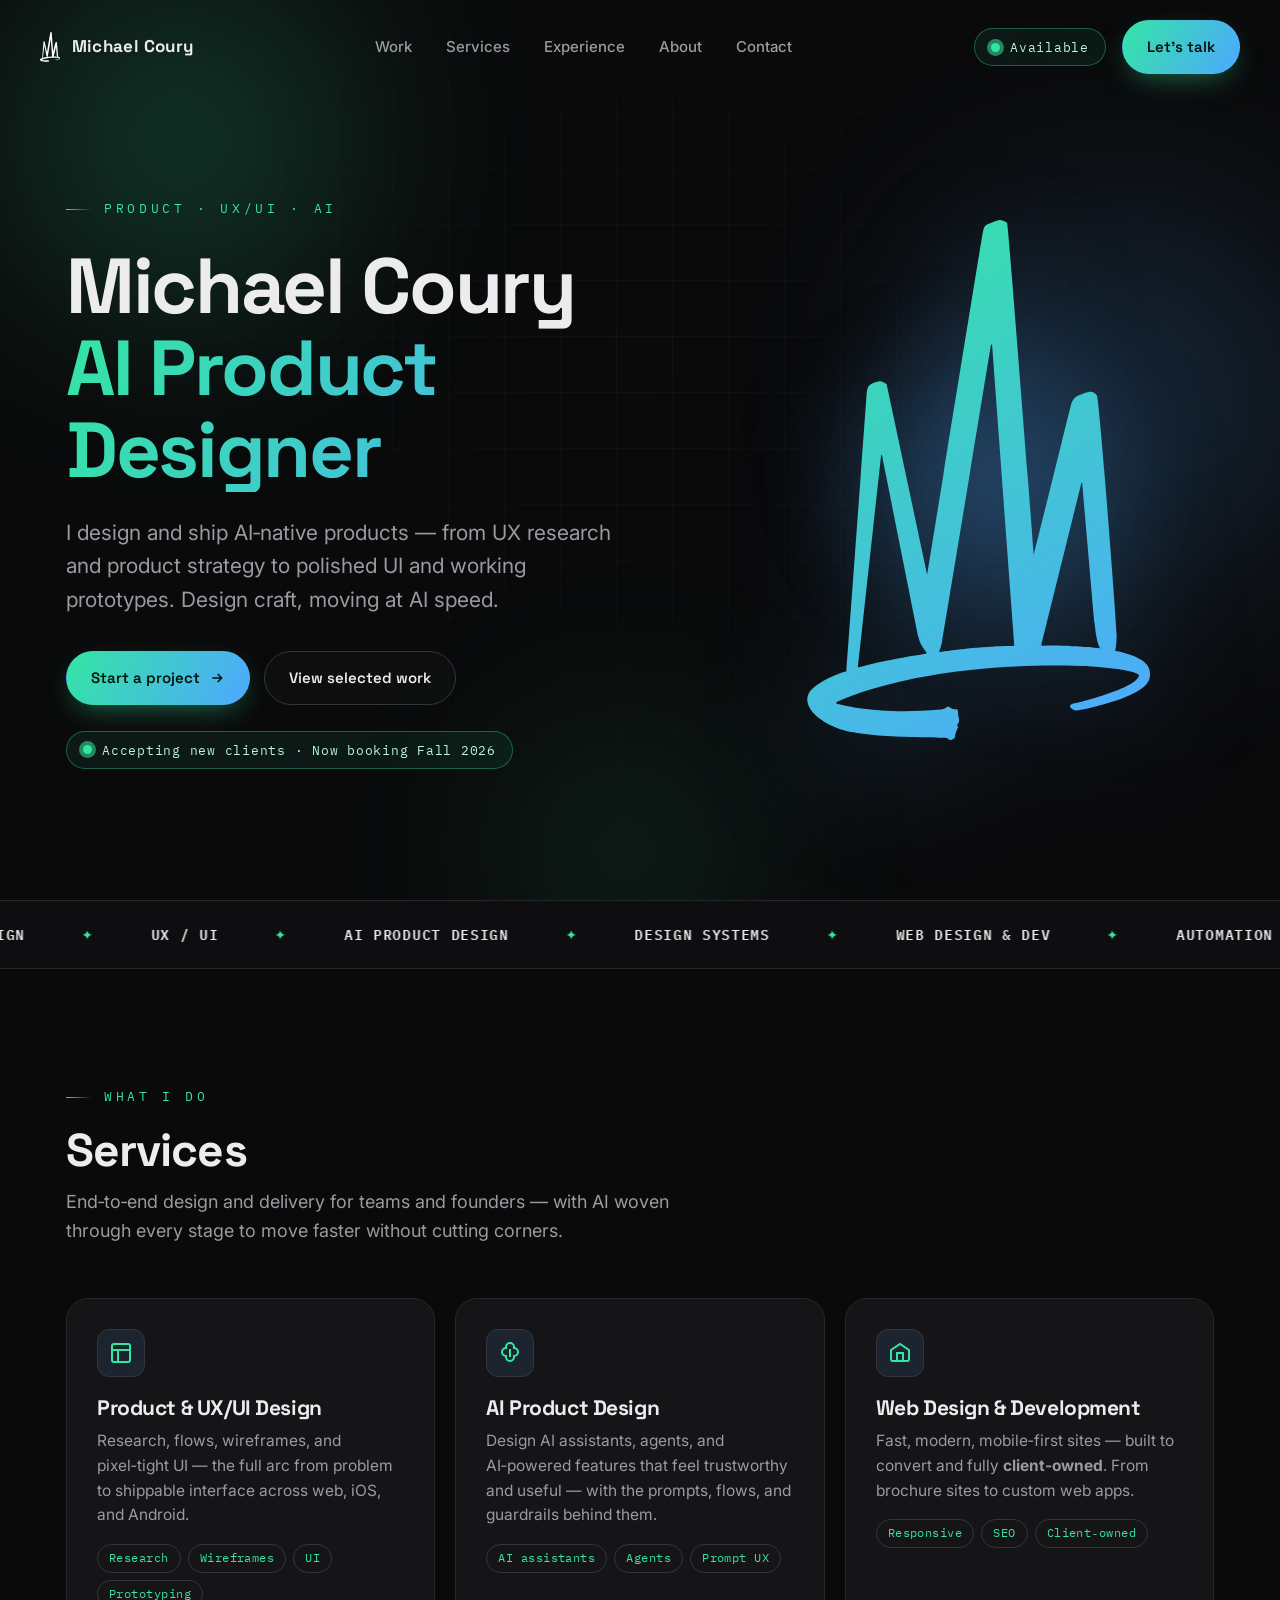
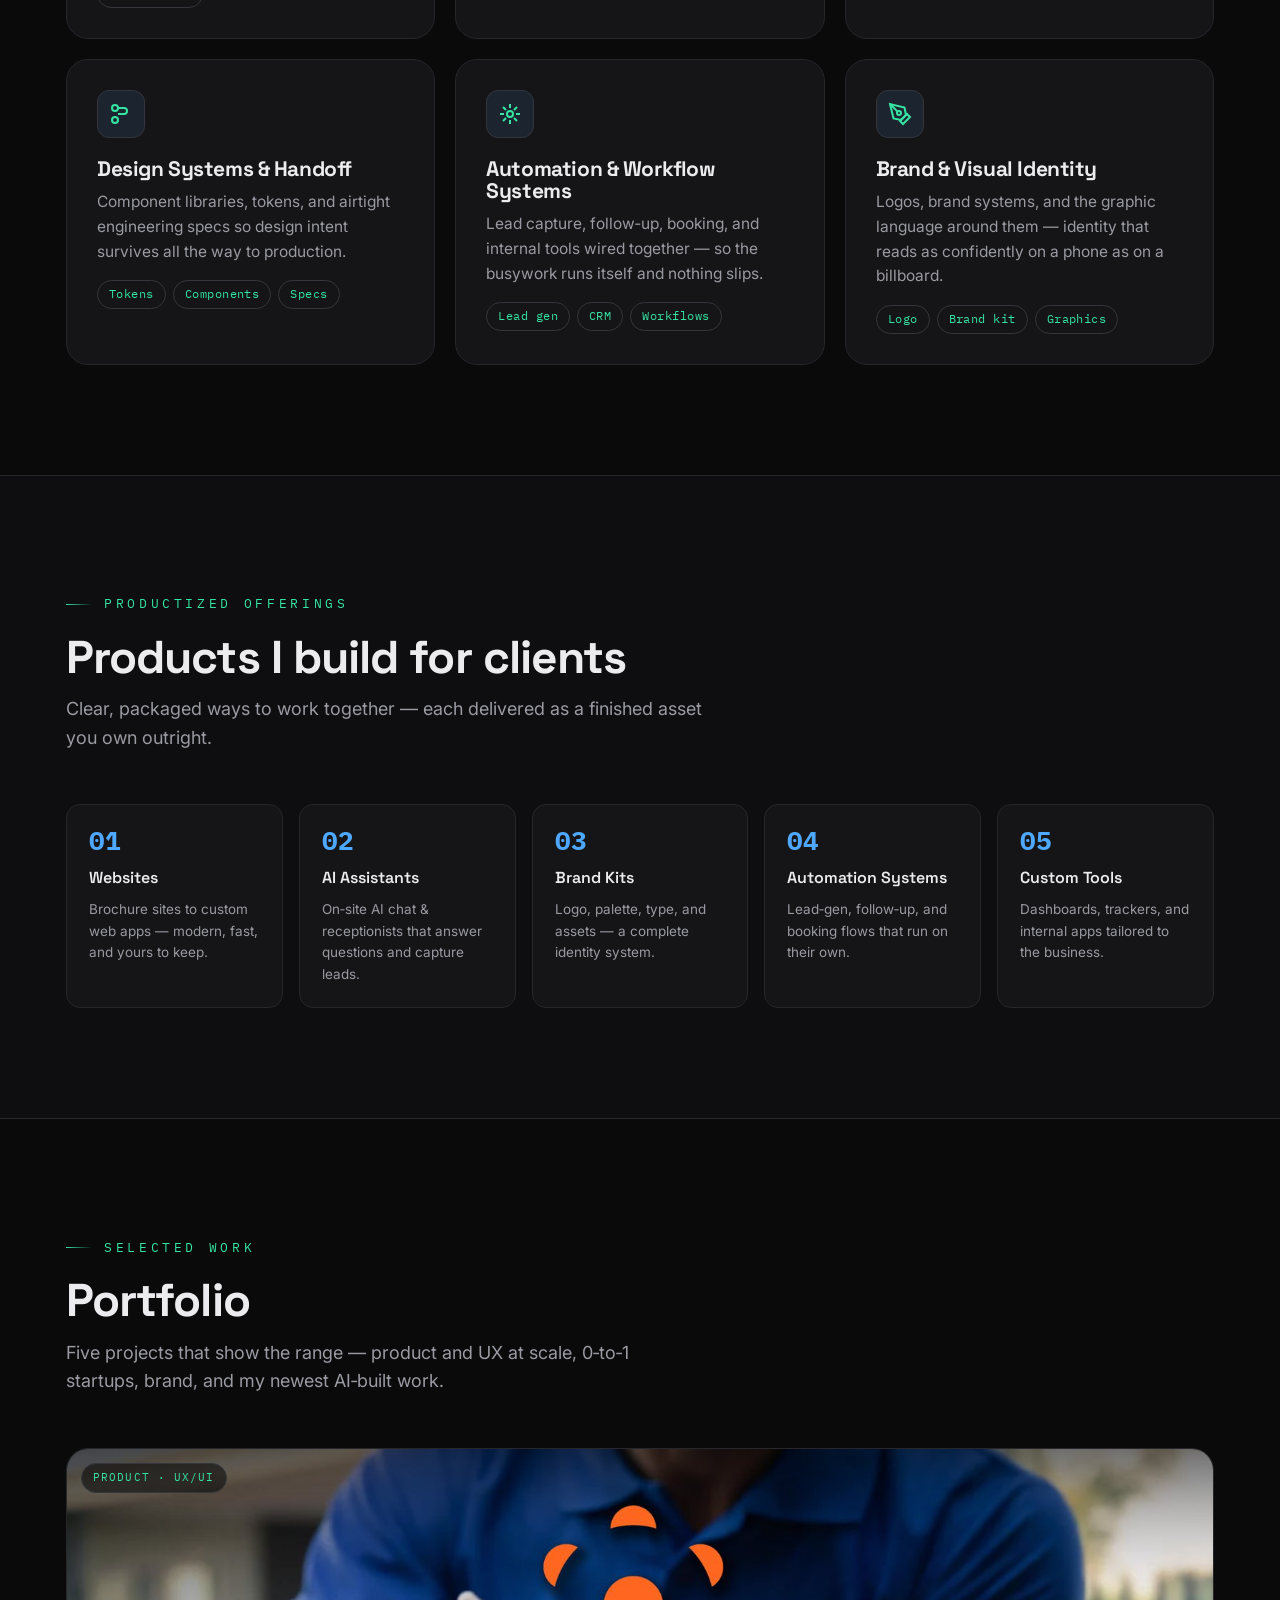
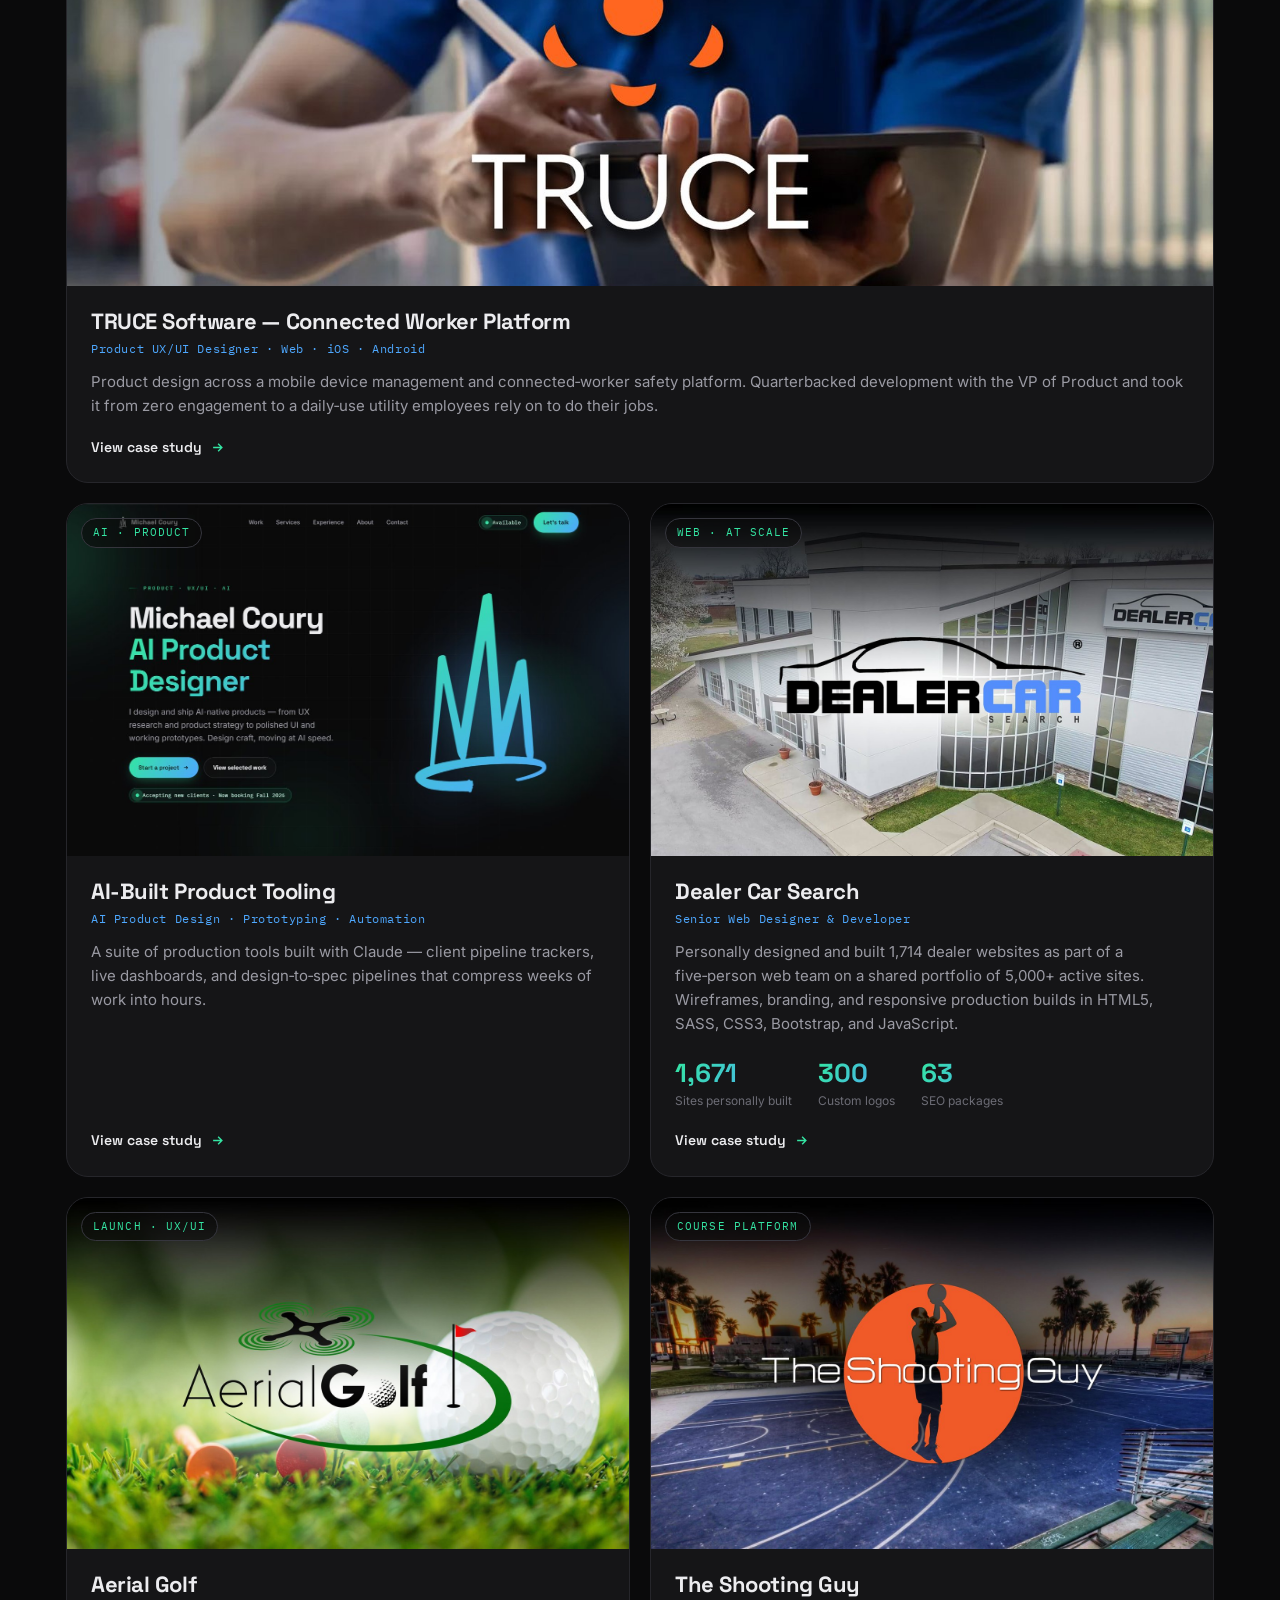
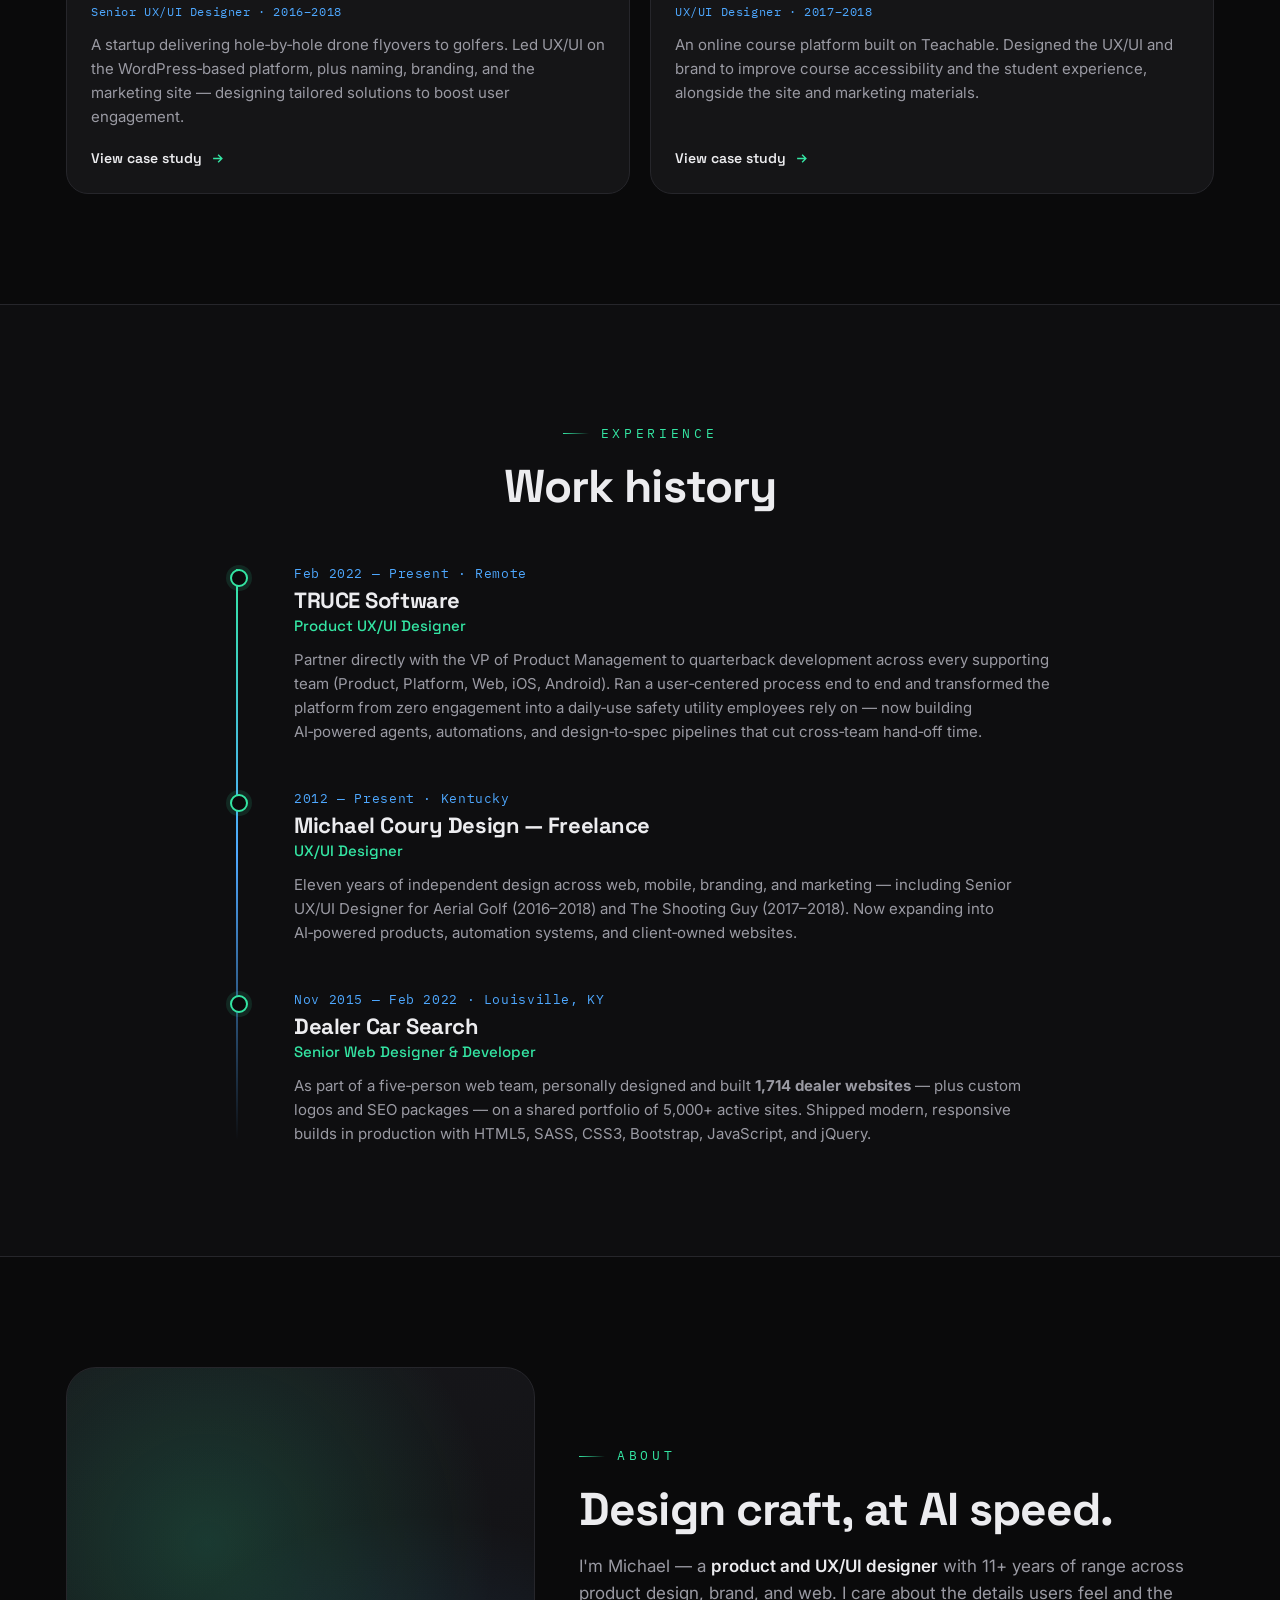
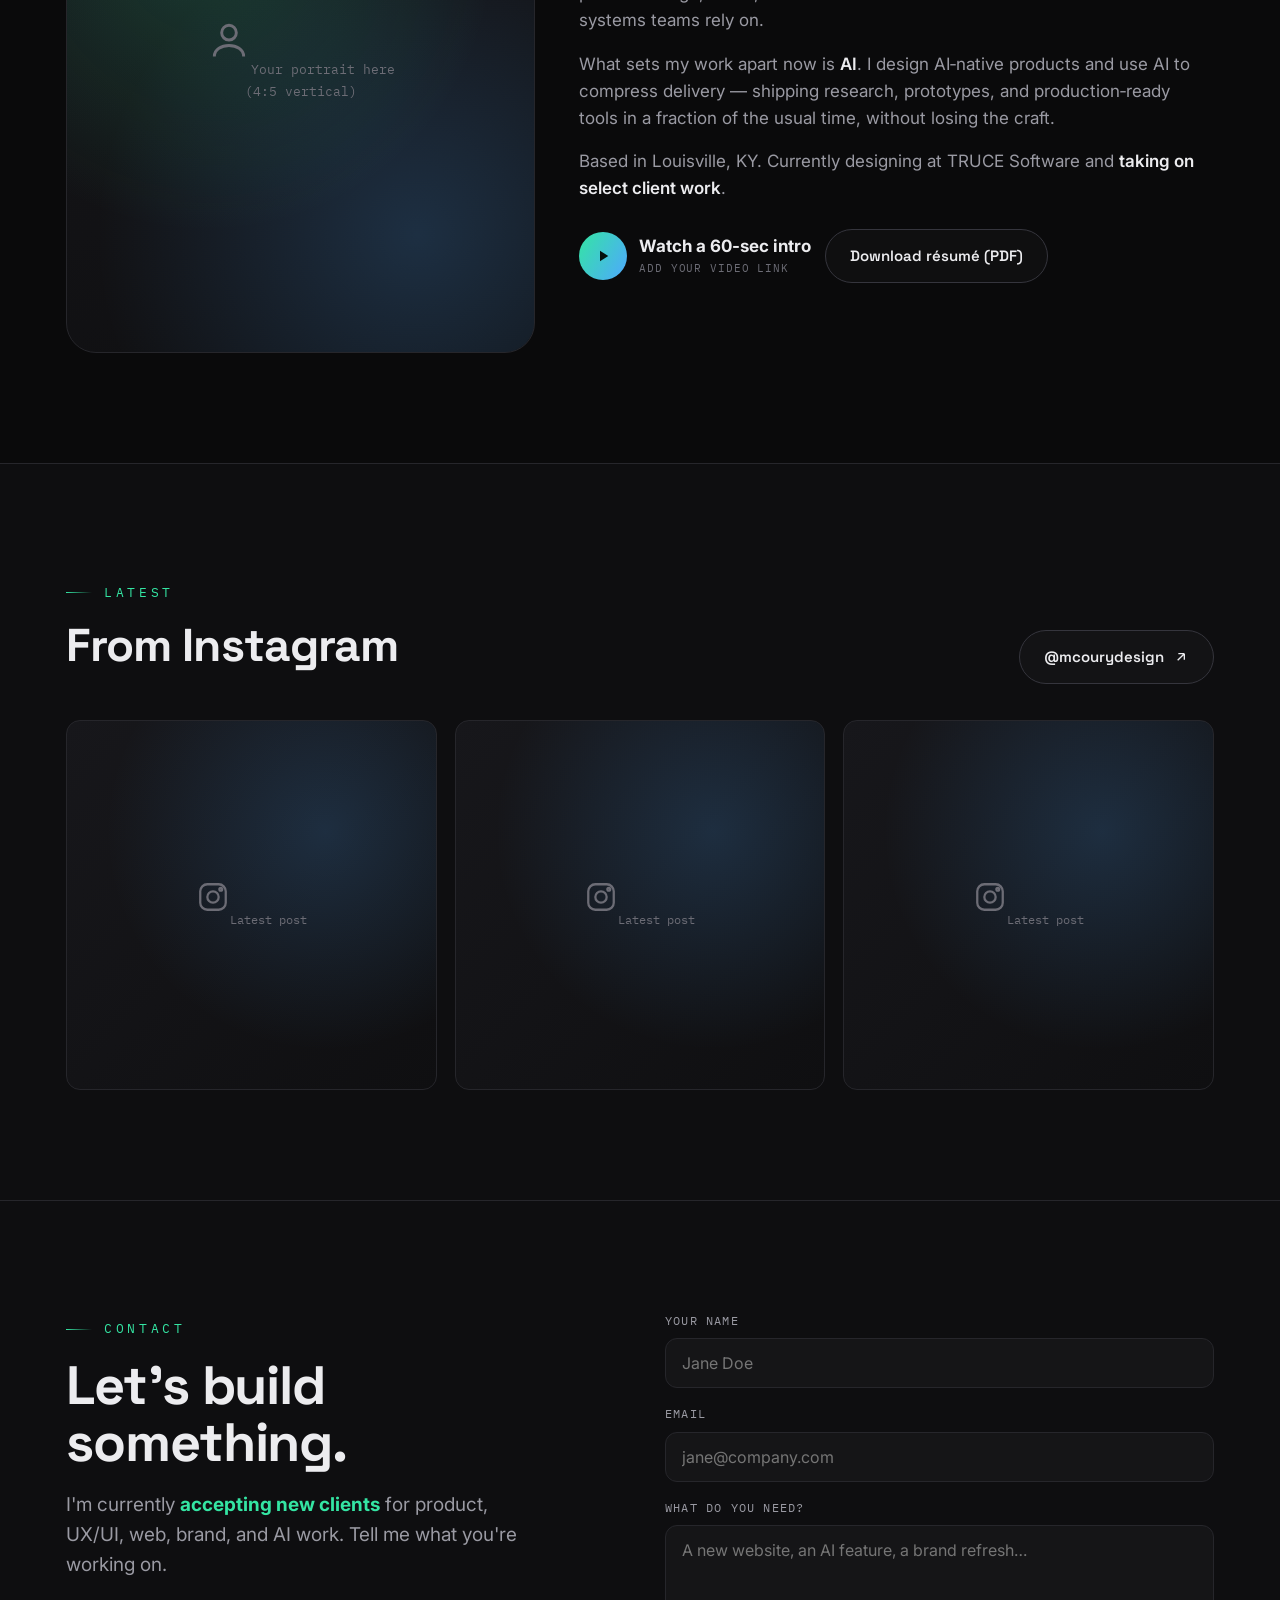
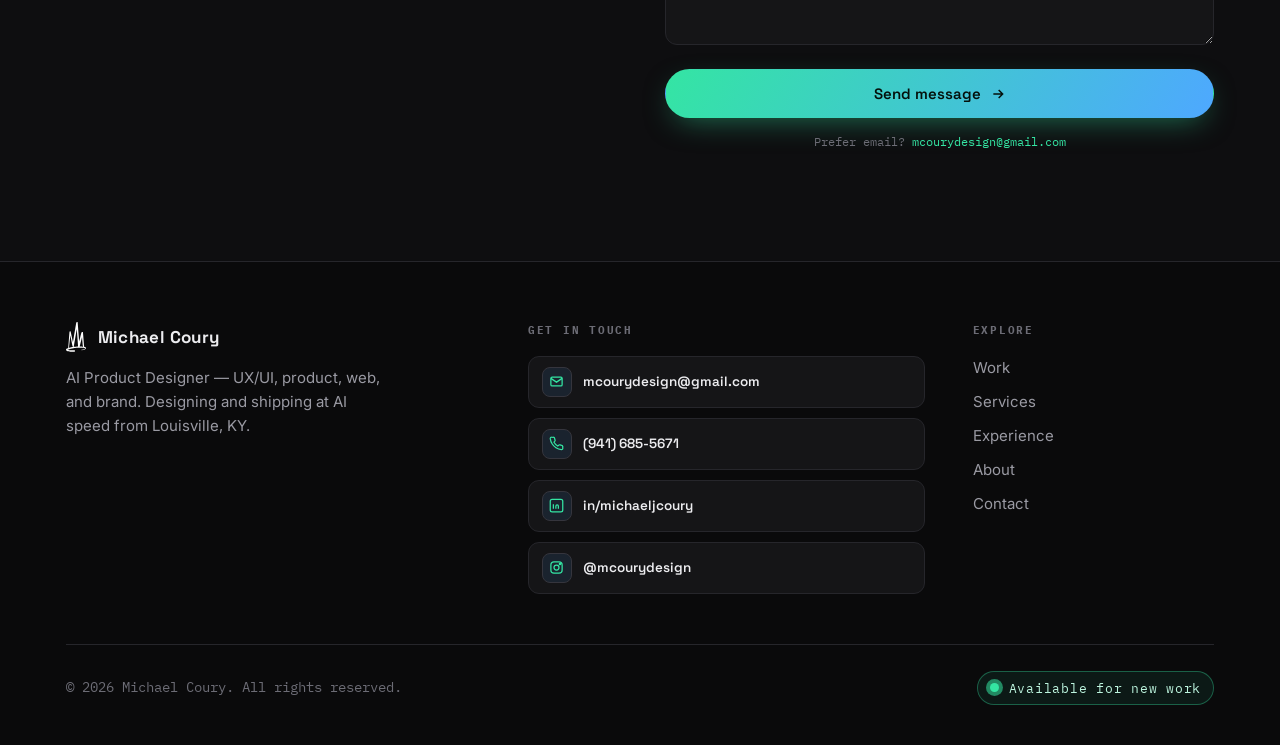
==== commit 937f5c0c: "Home page tile img updates" ====
--- a/index.html
+++ b/index.html
@@ -23,6 +23,13 @@
 <link rel="preconnect" href="https://fonts.gstatic.com" crossorigin>
 <link href="https://fonts.googleapis.com/css2?family=Space+Grotesk:wght@400;500;600;700&family=Inter:wght@400;500;600&family=IBM+Plex+Mono:wght@400;500;600;700&display=swap" rel="stylesheet">
 <link rel="stylesheet" href="styles.css"/>
+<style>
+/* home tile cover images */
+.proj .cover.has-img{background:#0c0c0e}
+.proj .cover.has-img::before{opacity:0}
+.proj .cover.has-img img{position:absolute;inset:0;width:100%;height:100%;object-fit:cover;z-index:0}
+.proj .cover.has-img .badge{z-index:2}
+</style>
 </head>
 <body>
 <div id="glow"></div>
@@ -167,7 +174,7 @@
       <!-- FEATURED: TRUCE -->
       <article class="proj feat reveal">
         <!-- REPLACE cover: drop <img src="truce-cover.jpg" alt="TRUCE Software UI"> inside .cover -->
-        <div class="cover"><span class="badge">Product · UX/UI</span><span class="cn">TRUCE Software</span></div>
+        <div class="cover has-img"><span class="badge">Product · UX/UI</span><img src="assets/home/truce.jpg" alt="TRUCE Software"></div>
         <div class="body">
           <h3>TRUCE Software — Connected Worker Platform</h3>
           <div class="role">Product UX/UI Designer · Web · iOS · Android</div>
@@ -178,7 +185,7 @@
 
       <!-- AI / CLAUDE work -->
       <article class="proj reveal">
-        <div class="cover"><span class="badge">AI · Product</span><span class="cn">AI Design Tooling</span></div>
+        <div class="cover has-img"><span class="badge">AI · Product</span><img src="assets/home/ai-tooling.jpg" alt="AI-built product tooling — michaelcoury.com"></div>
         <div class="body">
           <h3>AI‑Built Product Tooling</h3>
           <div class="role">AI Product Design · Prototyping · Automation</div>
@@ -189,7 +196,7 @@
 
       <!-- Dealer Car Search with animated stats -->
       <article class="proj reveal">
-        <div class="cover"><span class="badge">Web · At scale</span><span class="cn">Dealer Car Search</span></div>
+        <div class="cover has-img"><span class="badge">Web · At scale</span><img src="assets/home/dcs.jpg" alt="Dealer Car Search"></div>
         <div class="body">
           <h3>Dealer Car Search</h3>
           <div class="role">Senior Web Designer &amp; Developer</div>
@@ -205,7 +212,7 @@
 
       <!-- Aerial Golf -->
       <article class="proj reveal">
-        <div class="cover"><span class="badge">Launch · UX/UI</span><span class="cn">Aerial Golf</span></div>
+        <div class="cover has-img"><span class="badge">Launch · UX/UI</span><img src="assets/home/aerial.jpg" alt="Aerial Golf"></div>
         <div class="body">
           <h3>Aerial Golf</h3>
           <div class="role">Senior UX/UI Designer · 2016–2018</div>
@@ -216,7 +223,7 @@
 
       <!-- The Shooting Guy -->
       <article class="proj reveal">
-        <div class="cover"><span class="badge">Course platform</span><span class="cn">The Shooting Guy</span></div>
+        <div class="cover has-img"><span class="badge">Course platform</span><img src="assets/home/tsg.jpg" alt="The Shooting Guy"></div>
         <div class="body">
           <h3>The Shooting Guy</h3>
           <div class="role">UX/UI Designer · 2017–2018</div>
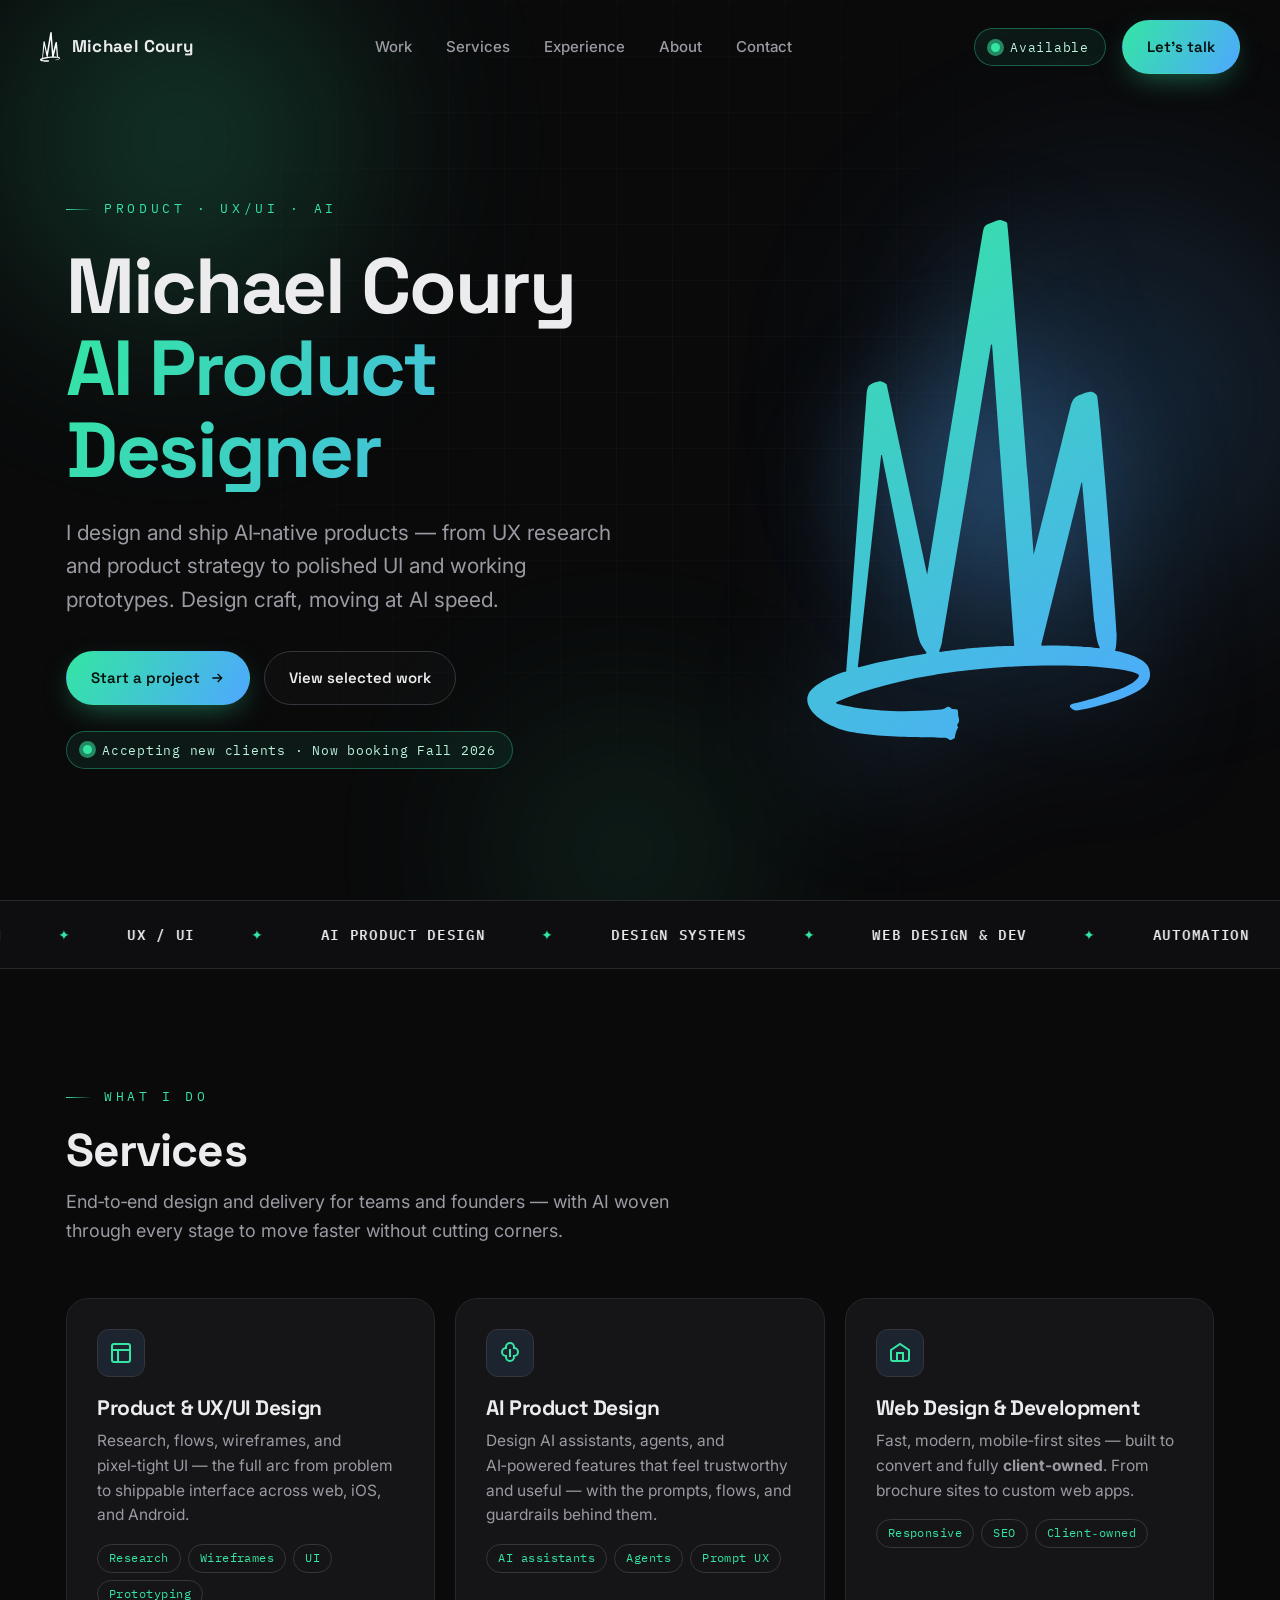
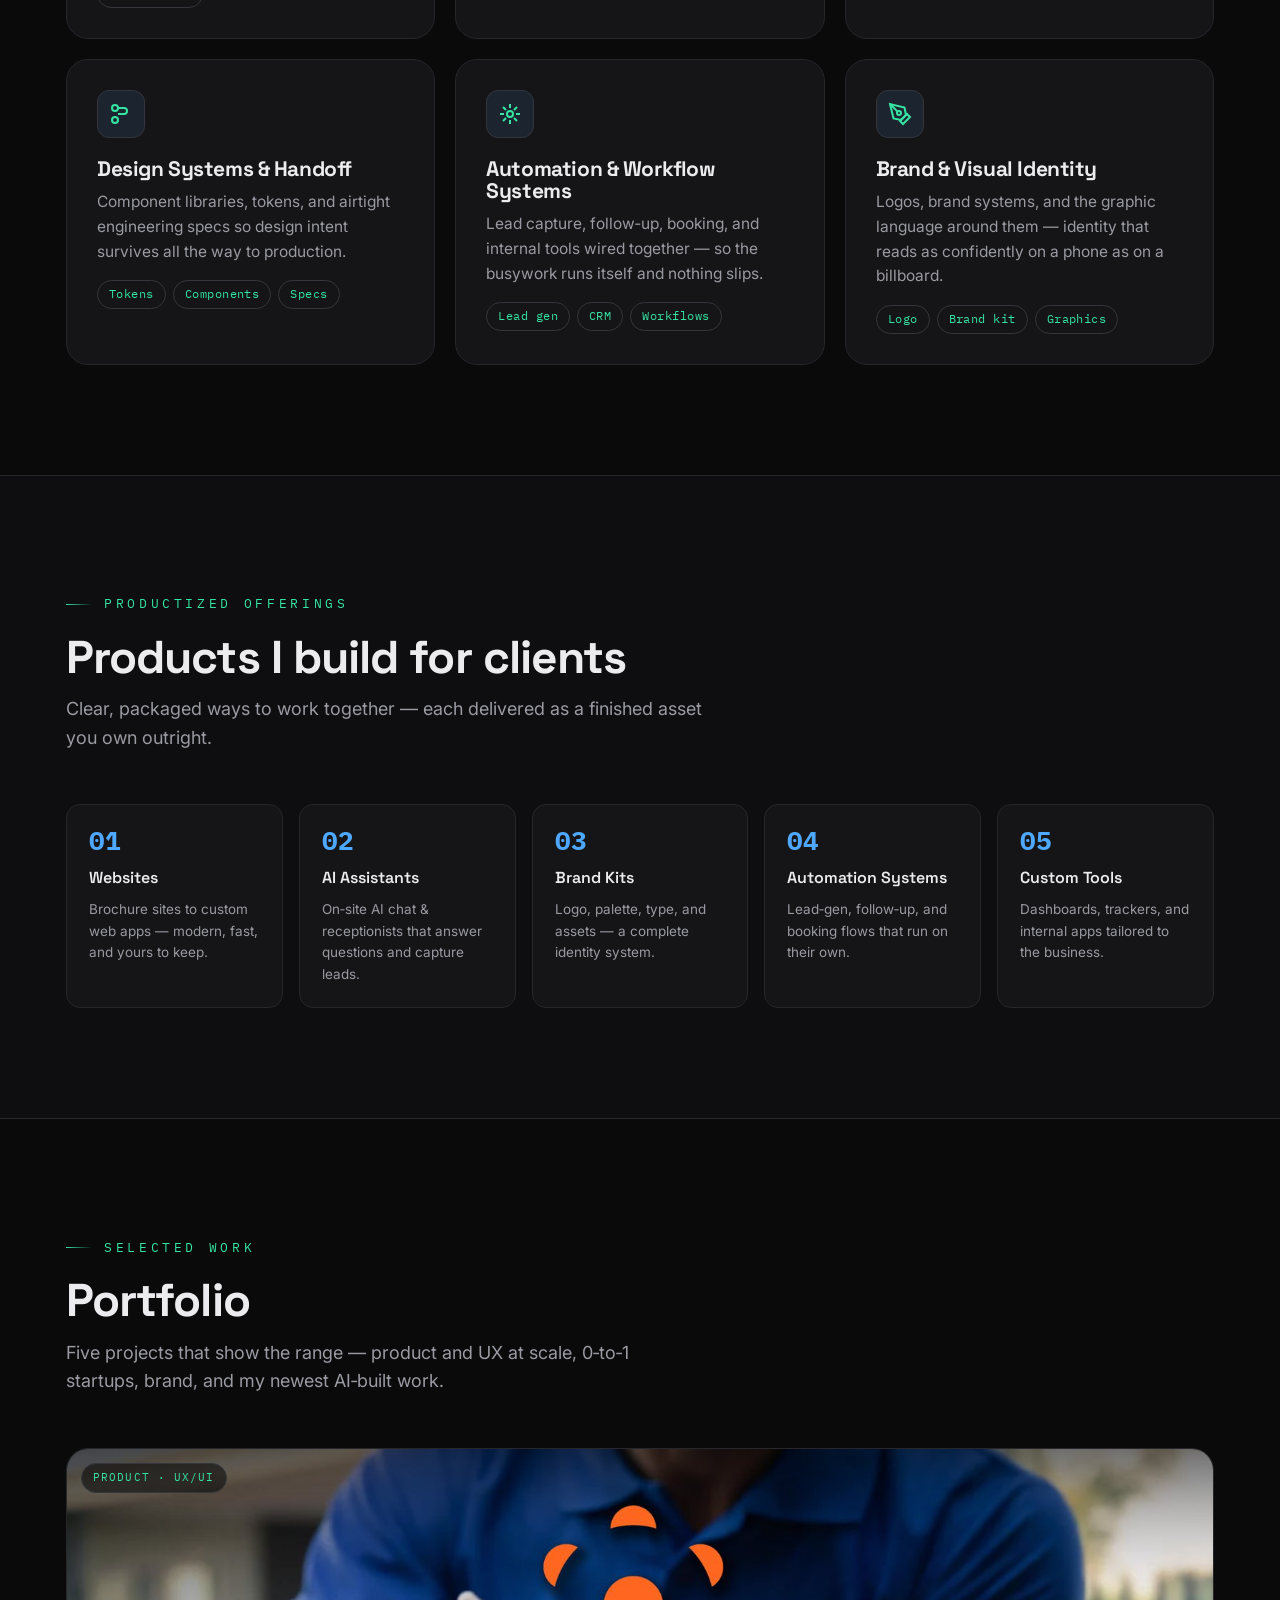
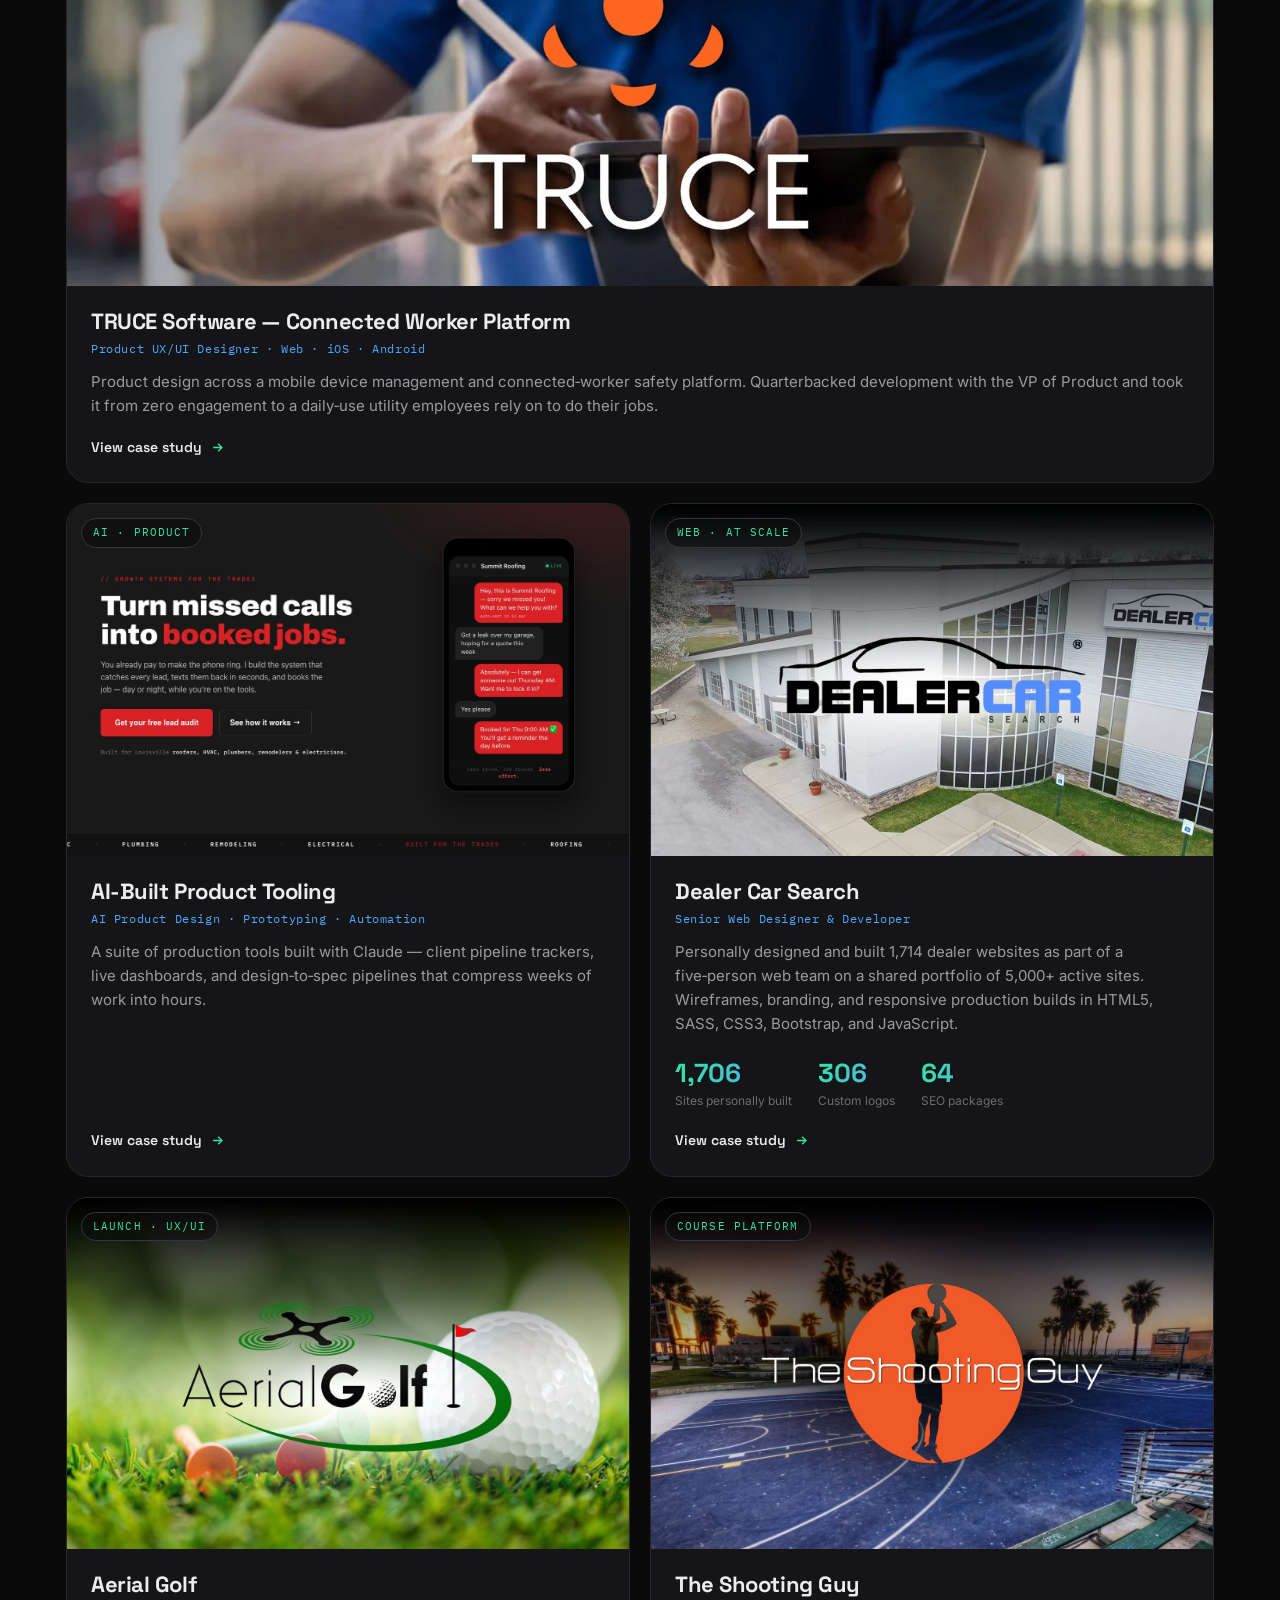
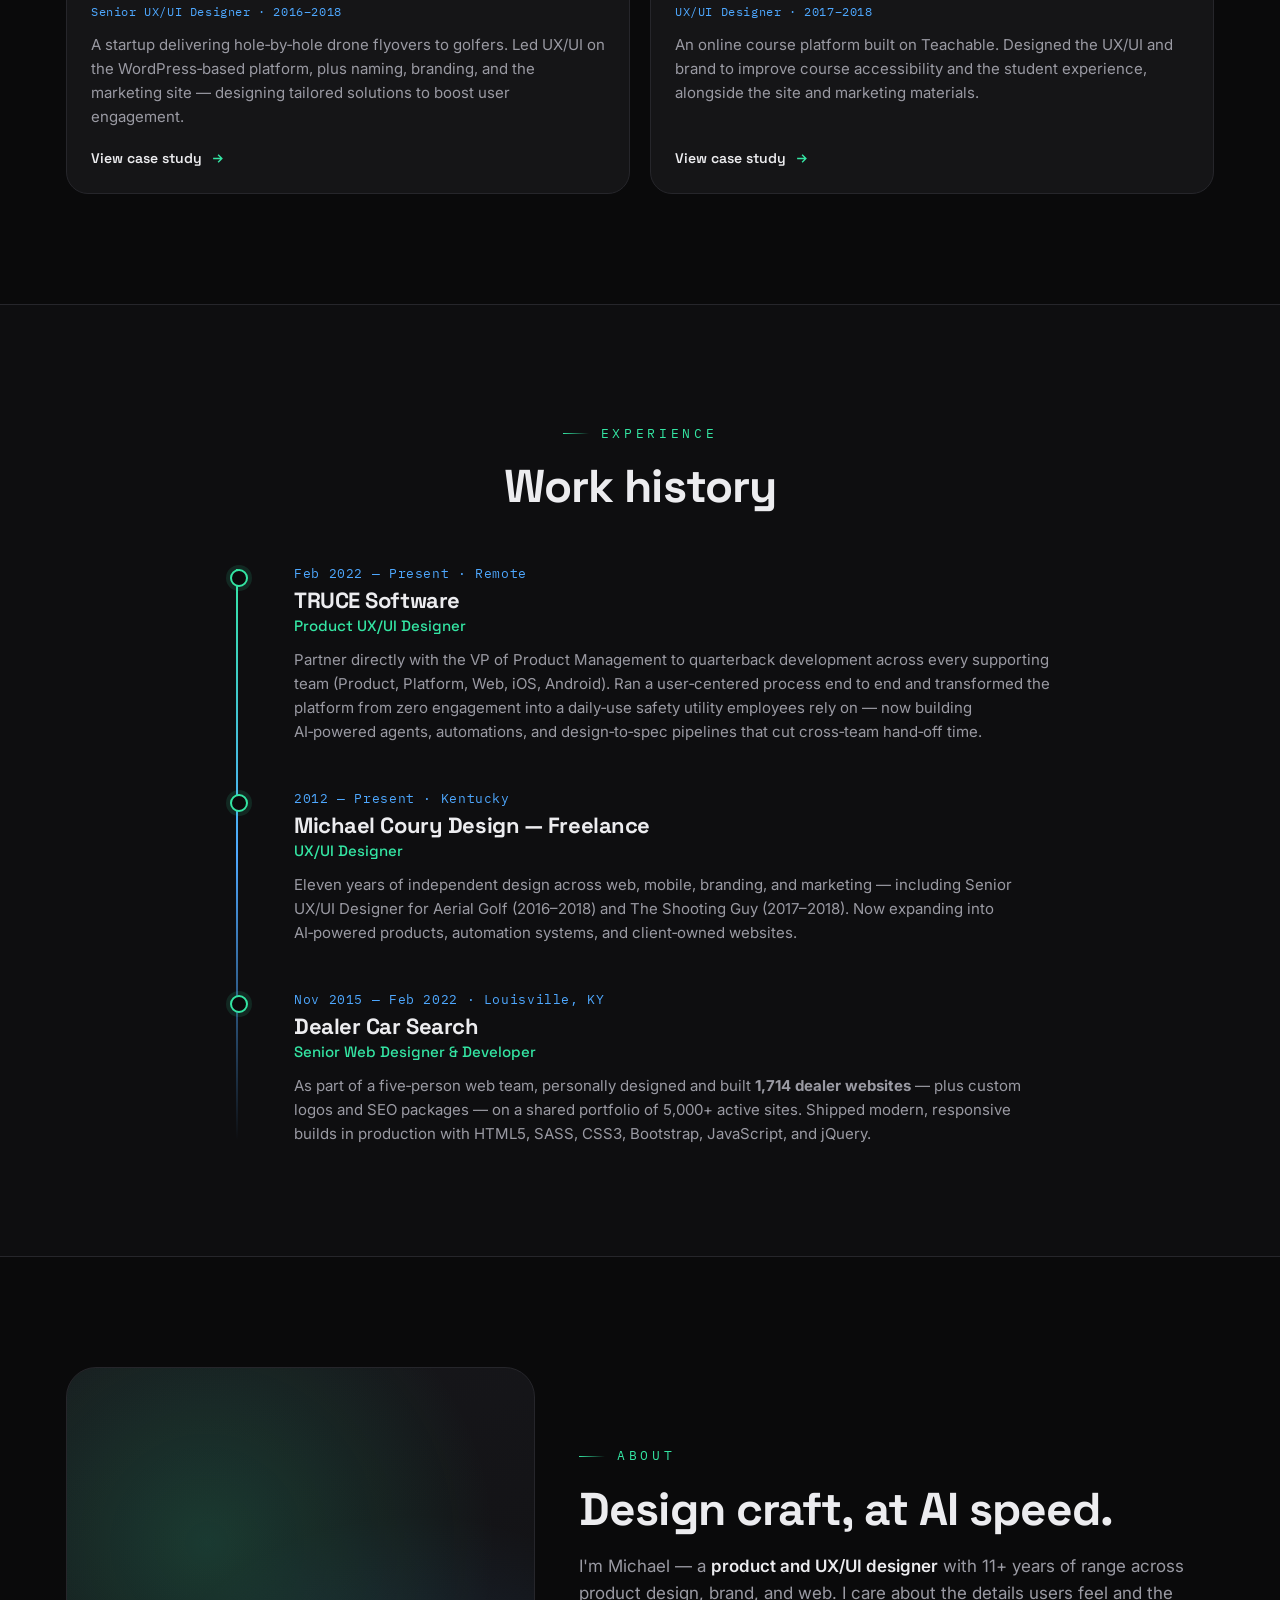
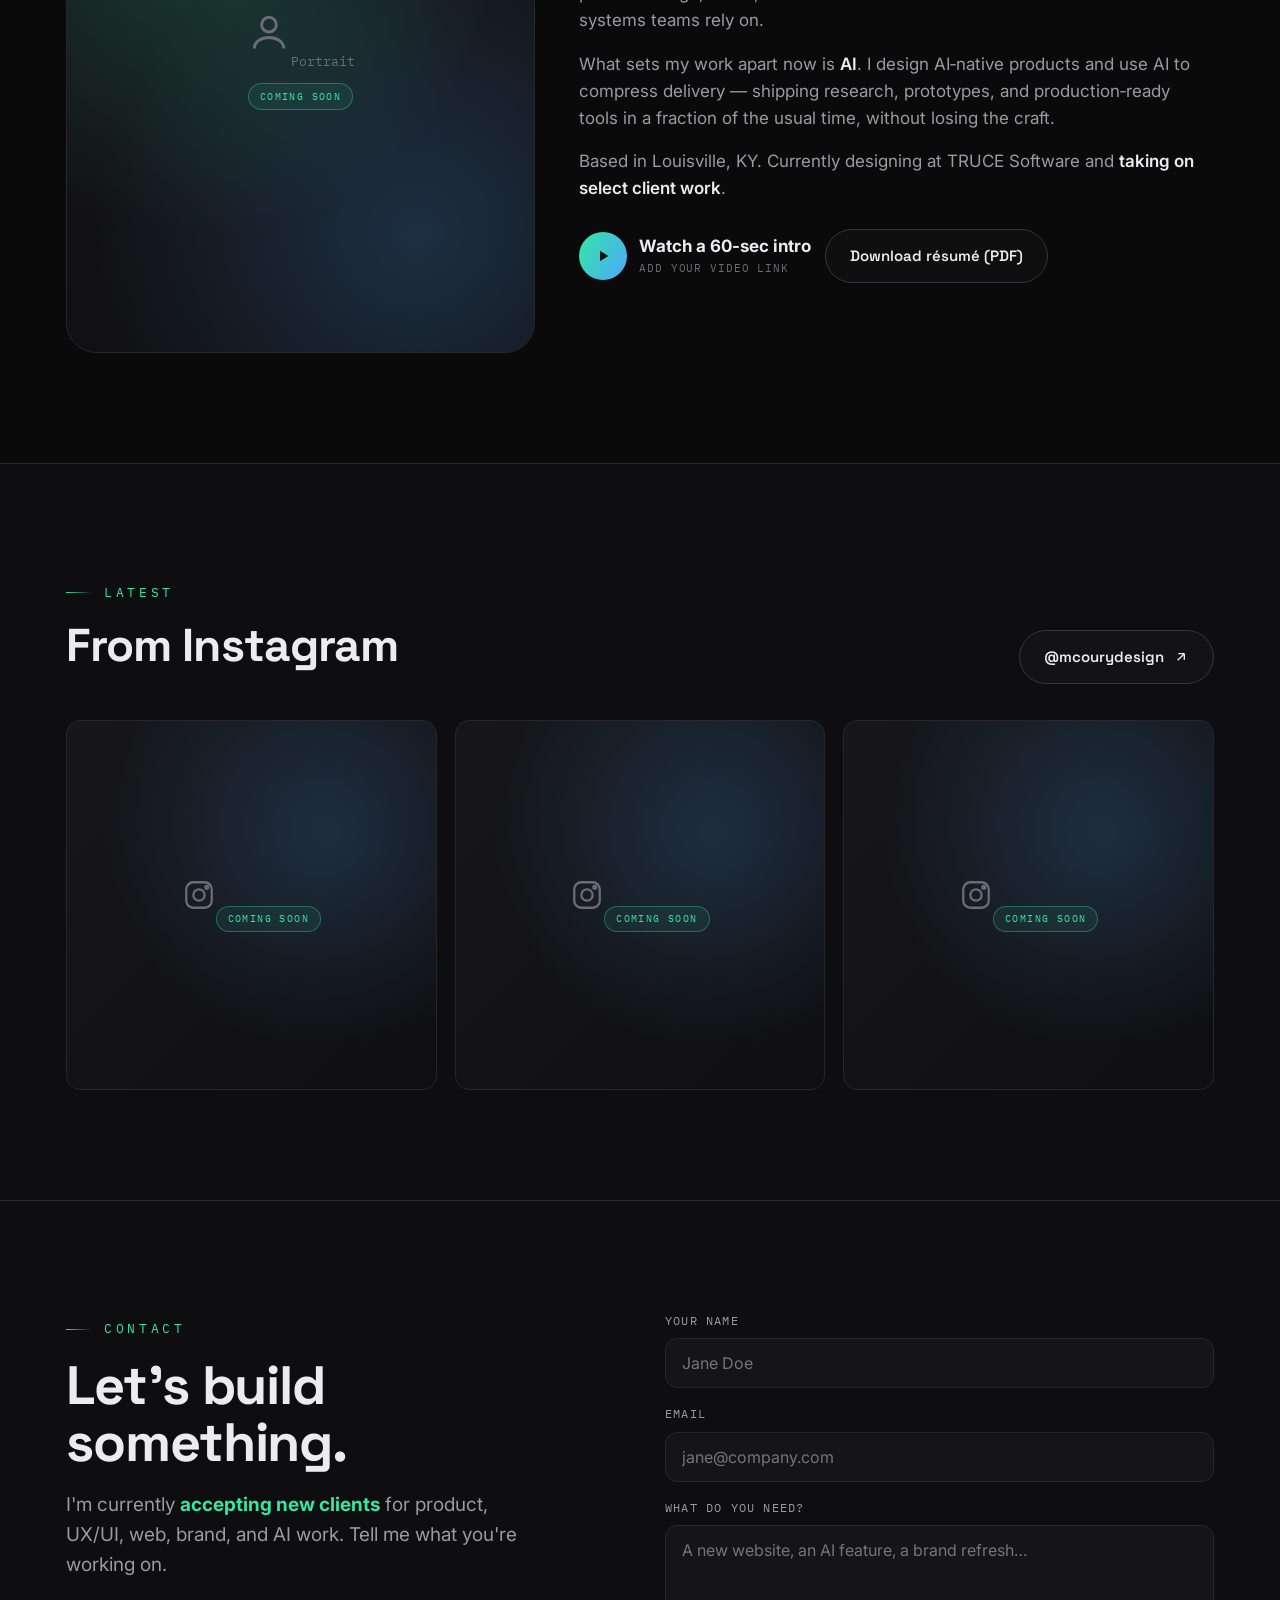
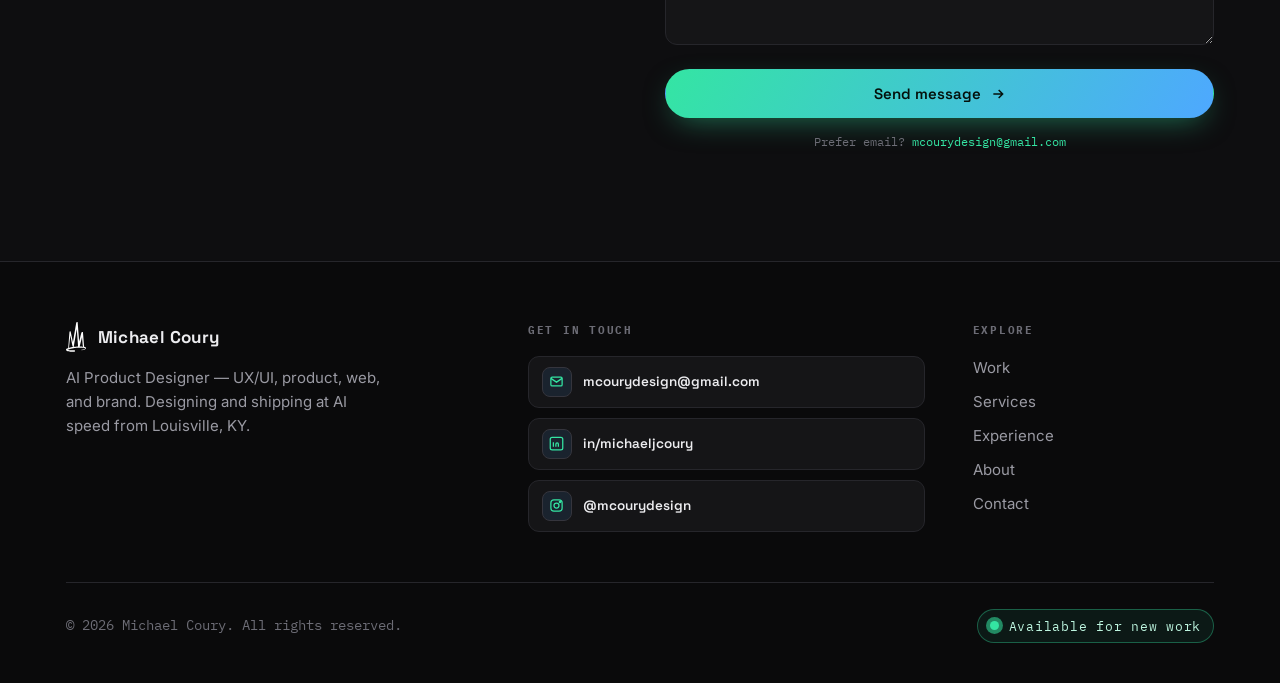
==== commit 304c33b7: "Remove phone, DCS page changes" ====
--- a/index.html
+++ b/index.html
@@ -271,7 +271,7 @@
   <div class="wrap about-grid">
     <div class="portrait reveal">
       <!-- REPLACE: drop <img src="assets/logo-icon.svg" alt="Michael Coury"> to fill this frame -->
-      <div class="ph"><svg viewBox="0 0 24 24" fill="none" stroke-width="1.6"><circle cx="12" cy="8" r="4"/><path d="M4 21c0-4 4-6 8-6s8 2 8 6"/></svg>Your portrait here<br/>(4:5 vertical)</div>
+      <div class="ph"><svg viewBox="0 0 24 24" fill="none" stroke-width="1.6"><circle cx="12" cy="8" r="4"/><path d="M4 21c0-4 4-6 8-6s8 2 8 6"/></svg>Portrait<br/><span style="display:inline-block;margin-top:10px;font-family:var(--font-m);font-size:10px;letter-spacing:.14em;text-transform:uppercase;color:var(--green);border:1px solid rgba(52,229,163,.35);background:rgba(52,229,163,.08);border-radius:999px;padding:4px 11px">Coming soon</span></div>
     </div>
     <div class="about-copy reveal">
       <span class="eyebrow">About</span>
@@ -304,9 +304,9 @@
     </div>
     <!-- LIVE FEED: replace these 3 placeholders with a Behold.so embed (see notes) -->
     <div class="ig-grid" id="igGrid">
-      <a class="ig-post" href="https://www.instagram.com/mcourydesign/" target="_blank" rel="noopener"><div class="ph"><svg viewBox="0 0 24 24" fill="none" stroke-width="1.6"><rect x="3" y="3" width="18" height="18" rx="5"/><circle cx="12" cy="12" r="4"/><circle cx="17.5" cy="6.5" r="1"/></svg>Latest post</div></a>
-      <a class="ig-post" href="https://www.instagram.com/mcourydesign/" target="_blank" rel="noopener"><div class="ph"><svg viewBox="0 0 24 24" fill="none" stroke-width="1.6"><rect x="3" y="3" width="18" height="18" rx="5"/><circle cx="12" cy="12" r="4"/><circle cx="17.5" cy="6.5" r="1"/></svg>Latest post</div></a>
-      <a class="ig-post" href="https://www.instagram.com/mcourydesign/" target="_blank" rel="noopener"><div class="ph"><svg viewBox="0 0 24 24" fill="none" stroke-width="1.6"><rect x="3" y="3" width="18" height="18" rx="5"/><circle cx="12" cy="12" r="4"/><circle cx="17.5" cy="6.5" r="1"/></svg>Latest post</div></a>
+      <a class="ig-post" href="https://www.instagram.com/mcourydesign/" target="_blank" rel="noopener"><div class="ph"><svg viewBox="0 0 24 24" fill="none" stroke-width="1.6"><rect x="3" y="3" width="18" height="18" rx="5"/><circle cx="12" cy="12" r="4"/><circle cx="17.5" cy="6.5" r="1"/></svg><span style="display:inline-block;margin-top:10px;font-family:var(--font-m);font-size:10px;letter-spacing:.14em;text-transform:uppercase;color:var(--green);border:1px solid rgba(52,229,163,.35);background:rgba(52,229,163,.08);border-radius:999px;padding:4px 11px">Coming soon</span></div></a>
+      <a class="ig-post" href="https://www.instagram.com/mcourydesign/" target="_blank" rel="noopener"><div class="ph"><svg viewBox="0 0 24 24" fill="none" stroke-width="1.6"><rect x="3" y="3" width="18" height="18" rx="5"/><circle cx="12" cy="12" r="4"/><circle cx="17.5" cy="6.5" r="1"/></svg><span style="display:inline-block;margin-top:10px;font-family:var(--font-m);font-size:10px;letter-spacing:.14em;text-transform:uppercase;color:var(--green);border:1px solid rgba(52,229,163,.35);background:rgba(52,229,163,.08);border-radius:999px;padding:4px 11px">Coming soon</span></div></a>
+      <a class="ig-post" href="https://www.instagram.com/mcourydesign/" target="_blank" rel="noopener"><div class="ph"><svg viewBox="0 0 24 24" fill="none" stroke-width="1.6"><rect x="3" y="3" width="18" height="18" rx="5"/><circle cx="12" cy="12" r="4"/><circle cx="17.5" cy="6.5" r="1"/></svg><span style="display:inline-block;margin-top:10px;font-family:var(--font-m);font-size:10px;letter-spacing:.14em;text-transform:uppercase;color:var(--green);border:1px solid rgba(52,229,163,.35);background:rgba(52,229,163,.08);border-radius:999px;padding:4px 11px">Coming soon</span></div></a>
     </div>
   </div>
 </section>
@@ -347,7 +347,7 @@
       <div class="foot-contact">
         <h5>Get in touch</h5>
         <a class="cm-mini" href="mailto:mcourydesign@gmail.com"><span class="ci"><svg viewBox="0 0 24 24" fill="none" stroke-width="2"><rect x="3" y="5" width="18" height="14" rx="2"/><path d="M3 7l9 6 9-6"/></svg></span><span>mcourydesign@gmail.com</span></a>
-        <a class="cm-mini" href="tel:+19416855671"><span class="ci"><svg viewBox="0 0 24 24" fill="none" stroke-width="2"><path d="M22 16.9v3a2 2 0 0 1-2.2 2 19.8 19.8 0 0 1-8.6-3.1 19.5 19.5 0 0 1-6-6A19.8 19.8 0 0 1 2 4.2 2 2 0 0 1 4 2h3a2 2 0 0 1 2 1.7c.1.9.4 1.8.7 2.7a2 2 0 0 1-.5 2.1L8 9.9a16 16 0 0 0 6 6l1.4-1.2a2 2 0 0 1 2.1-.5c.9.3 1.8.6 2.7.7a2 2 0 0 1 1.7 2z"/></svg></span><span>(941) 685‑5671</span></a>
+        
         <a class="cm-mini" href="https://www.linkedin.com/in/michaeljcoury/" target="_blank" rel="noopener"><span class="ci"><svg viewBox="0 0 24 24" fill="none" stroke-width="2"><rect x="2" y="2" width="20" height="20" rx="3"/><path d="M7 10v7M7 7v.01M11 17v-4a2 2 0 0 1 4 0v4M11 13v4"/></svg></span><span>in/michaeljcoury</span></a>
         <a class="cm-mini" href="https://www.instagram.com/mcourydesign/" target="_blank" rel="noopener"><span class="ci"><svg viewBox="0 0 24 24" fill="none" stroke-width="2"><rect x="3" y="3" width="18" height="18" rx="5"/><circle cx="12" cy="12" r="4"/><circle cx="17.5" cy="6.5" r="1"/></svg></span><span>@mcourydesign</span></a>
       </div>
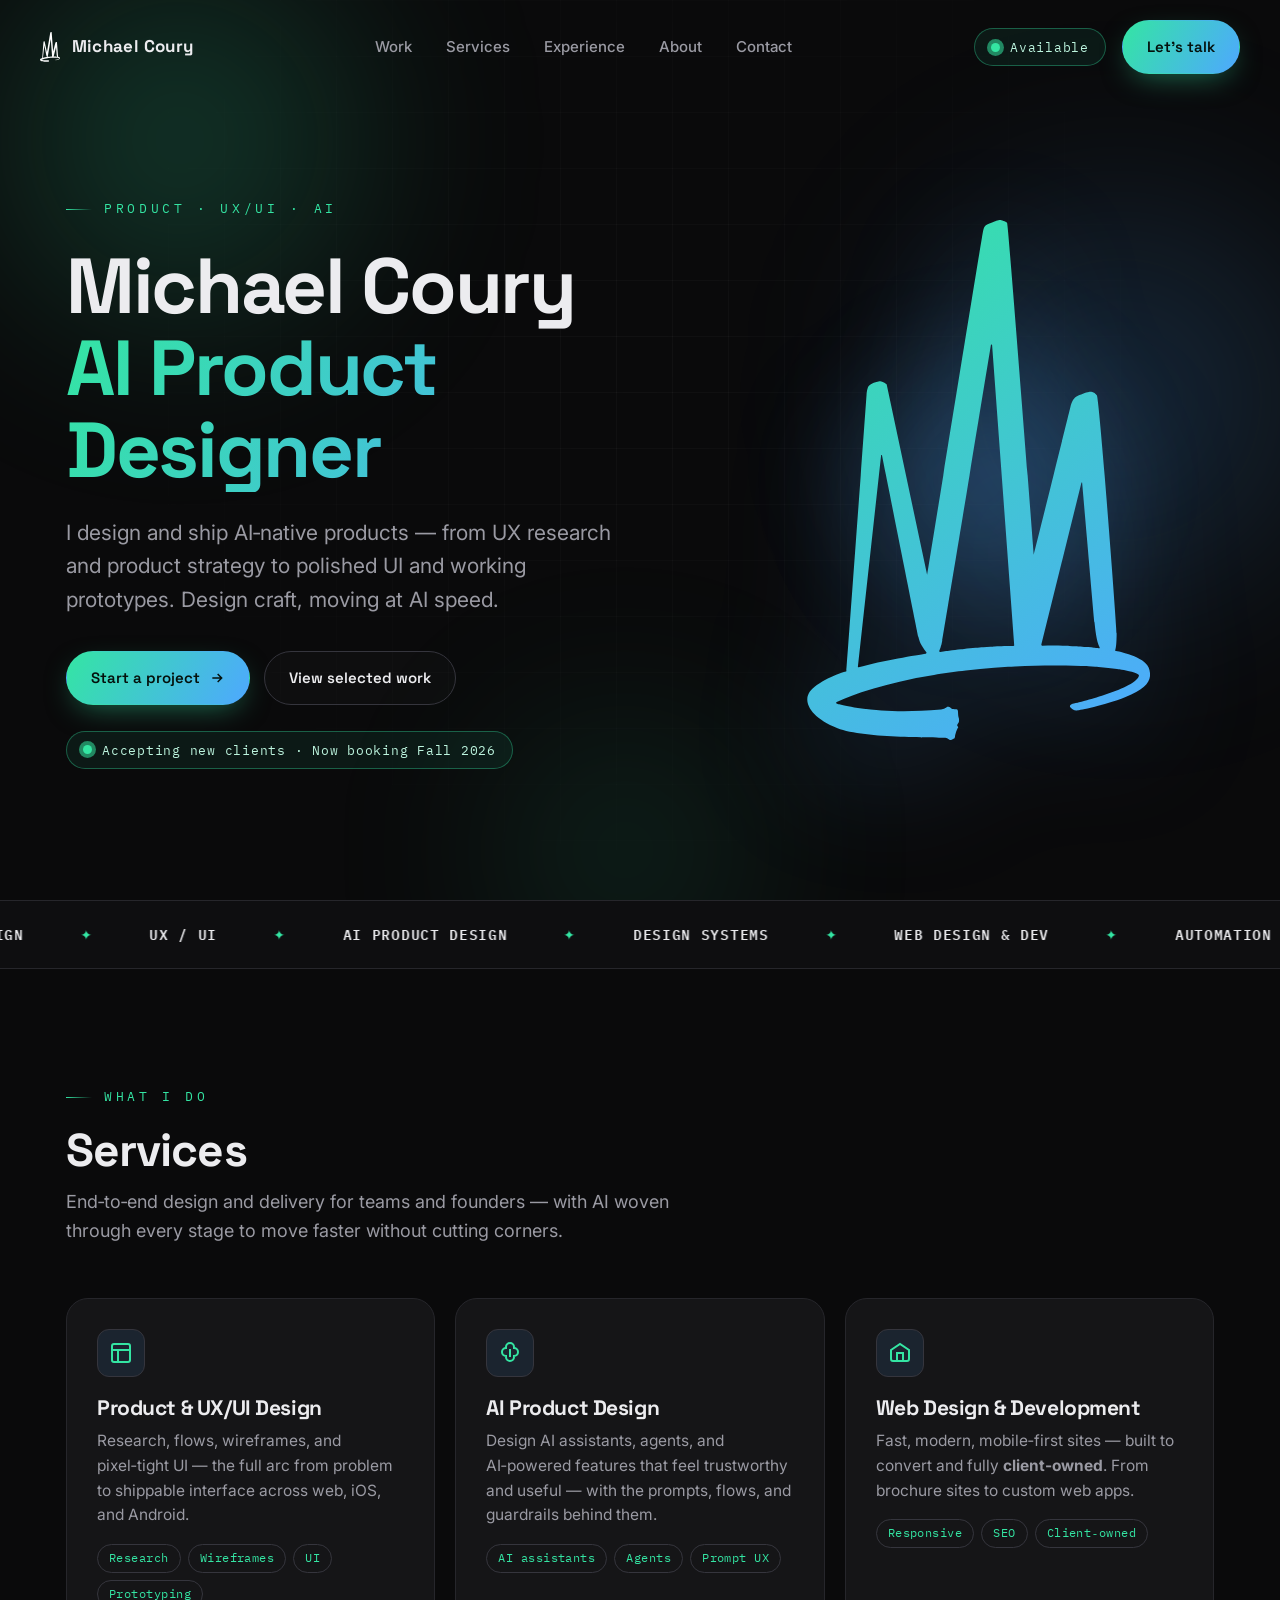
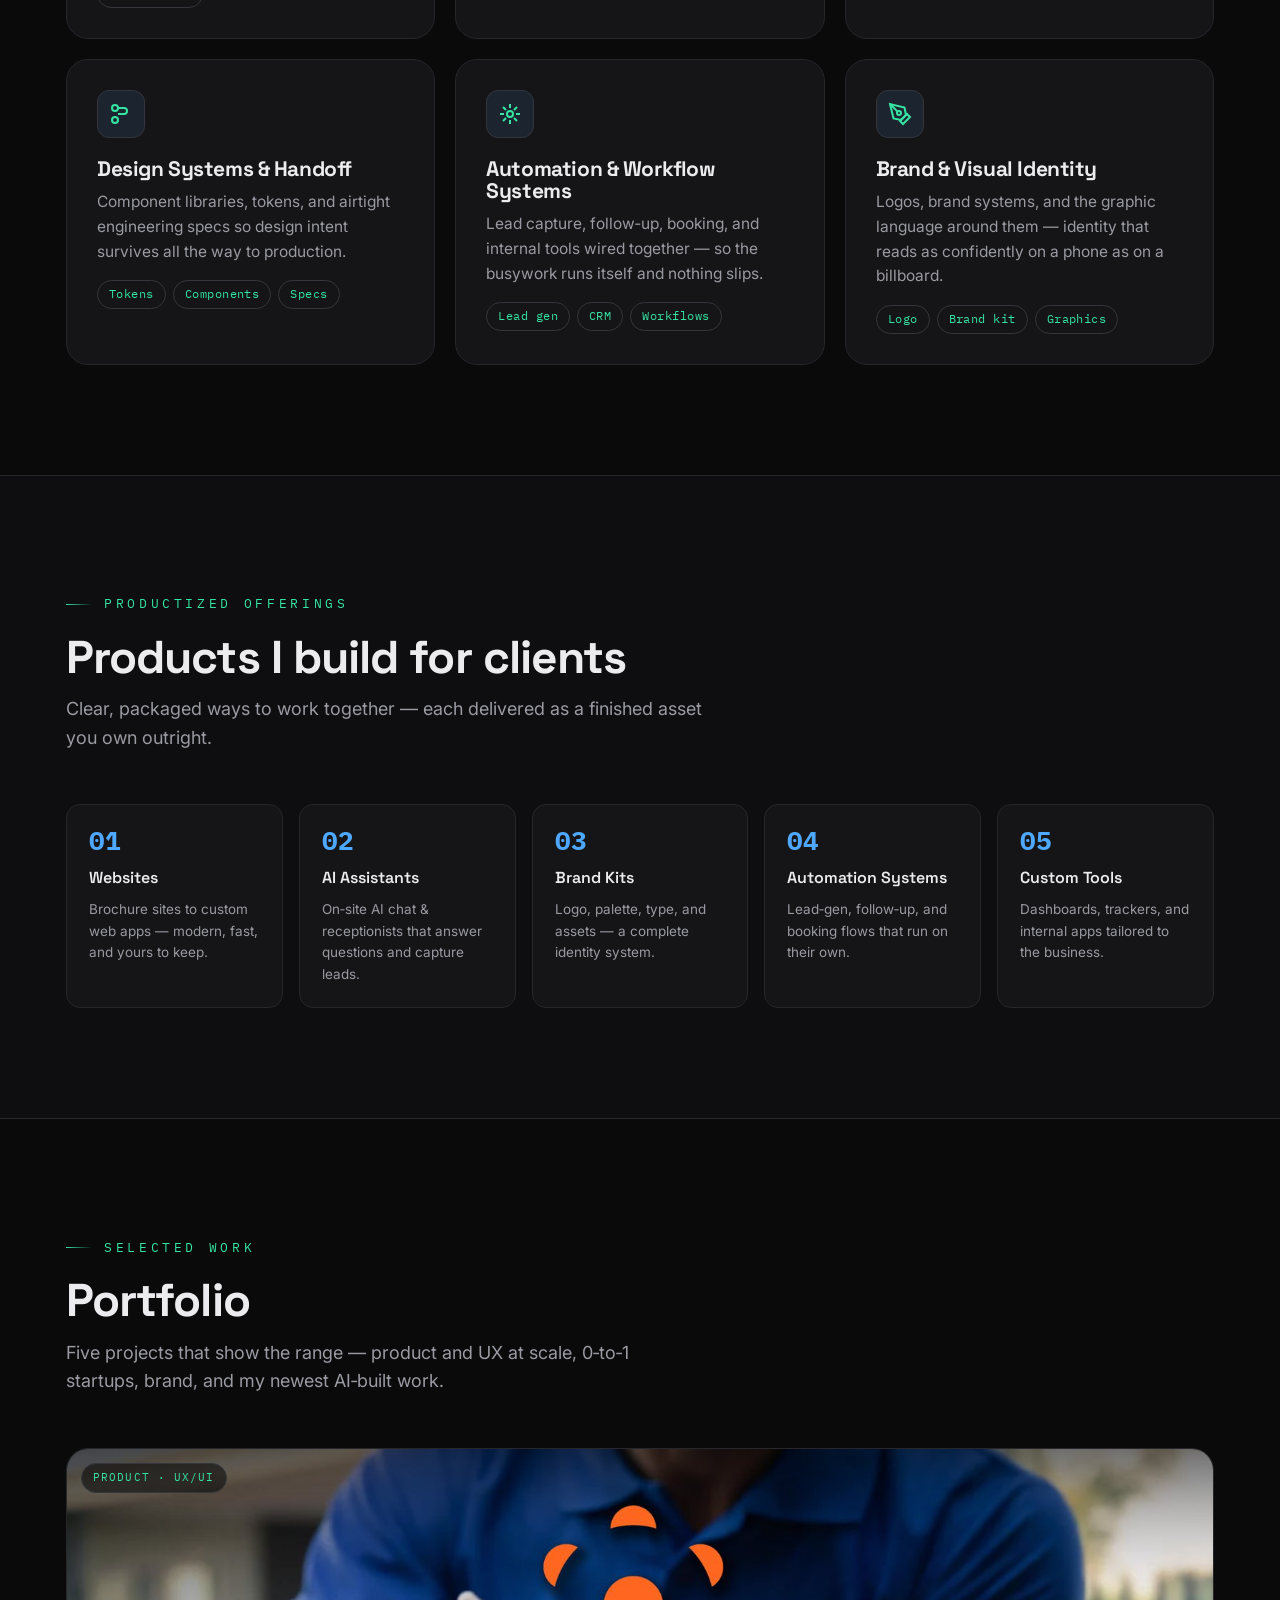
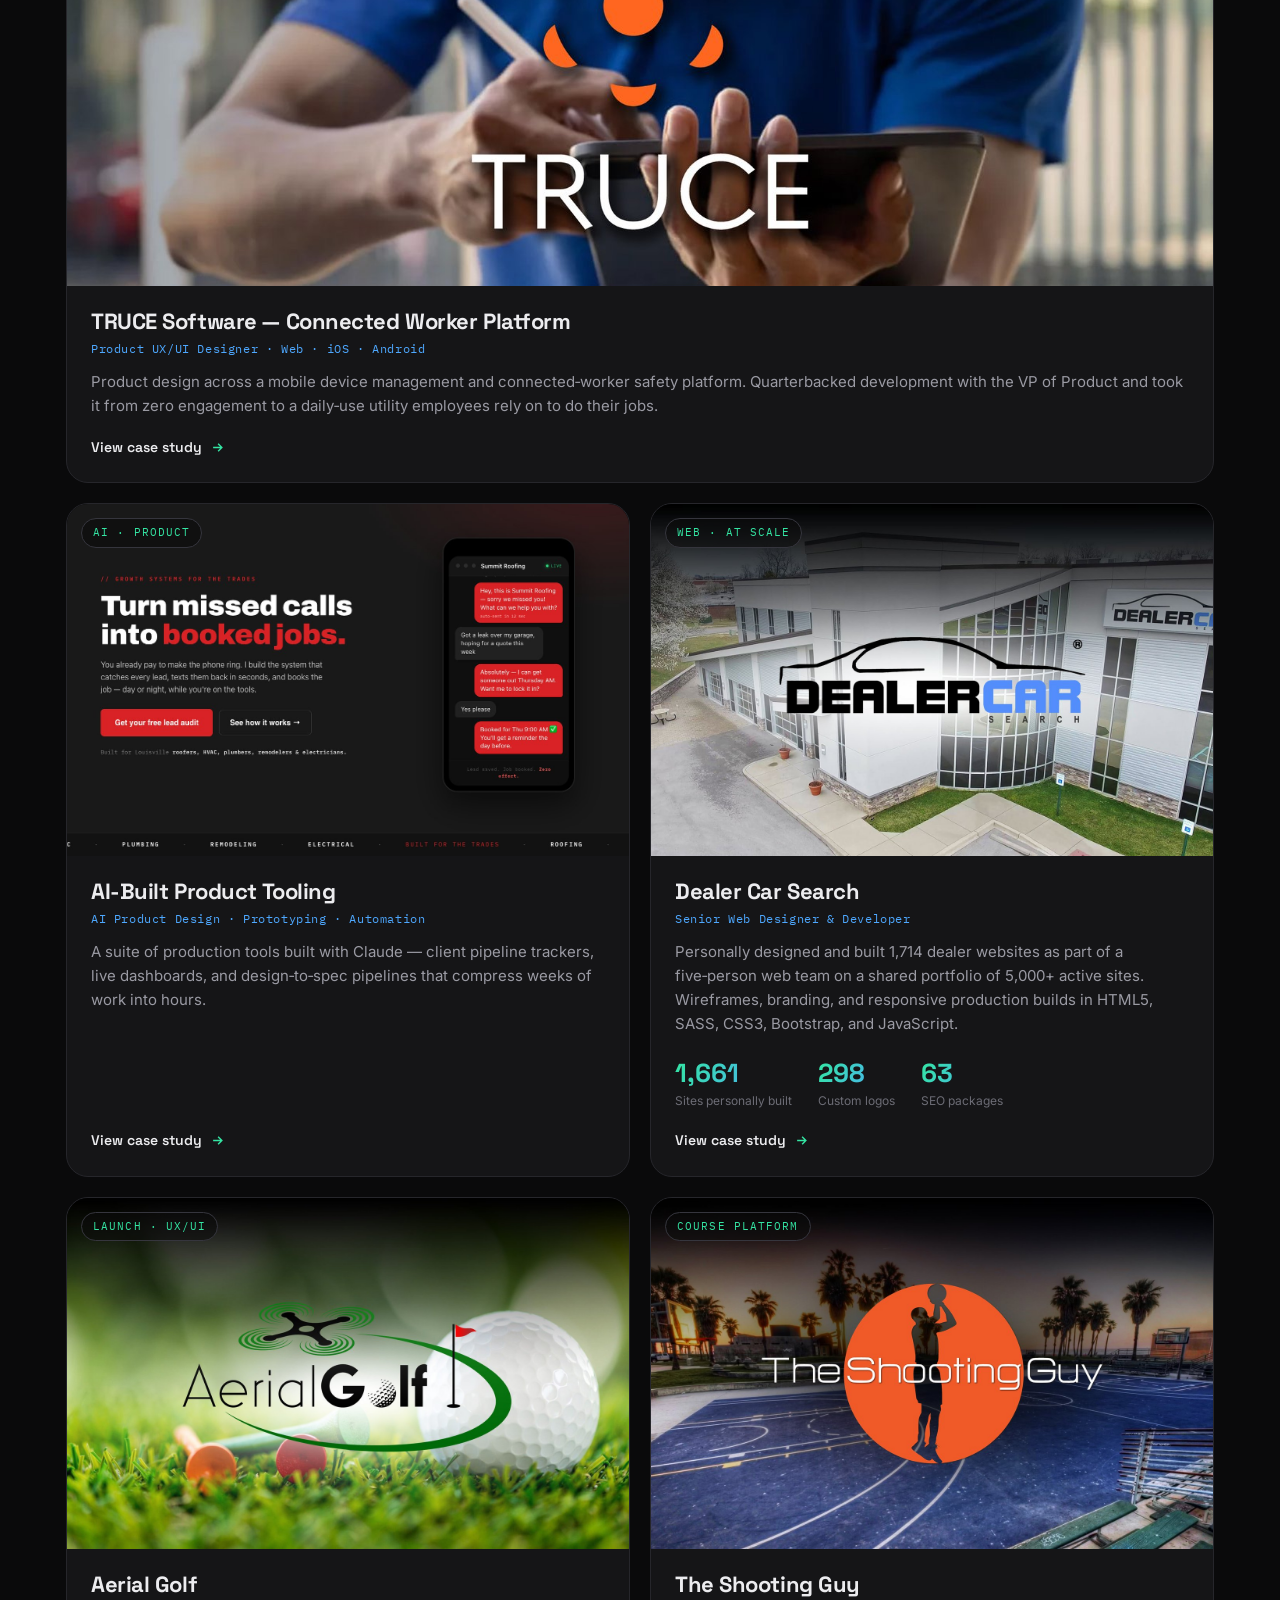
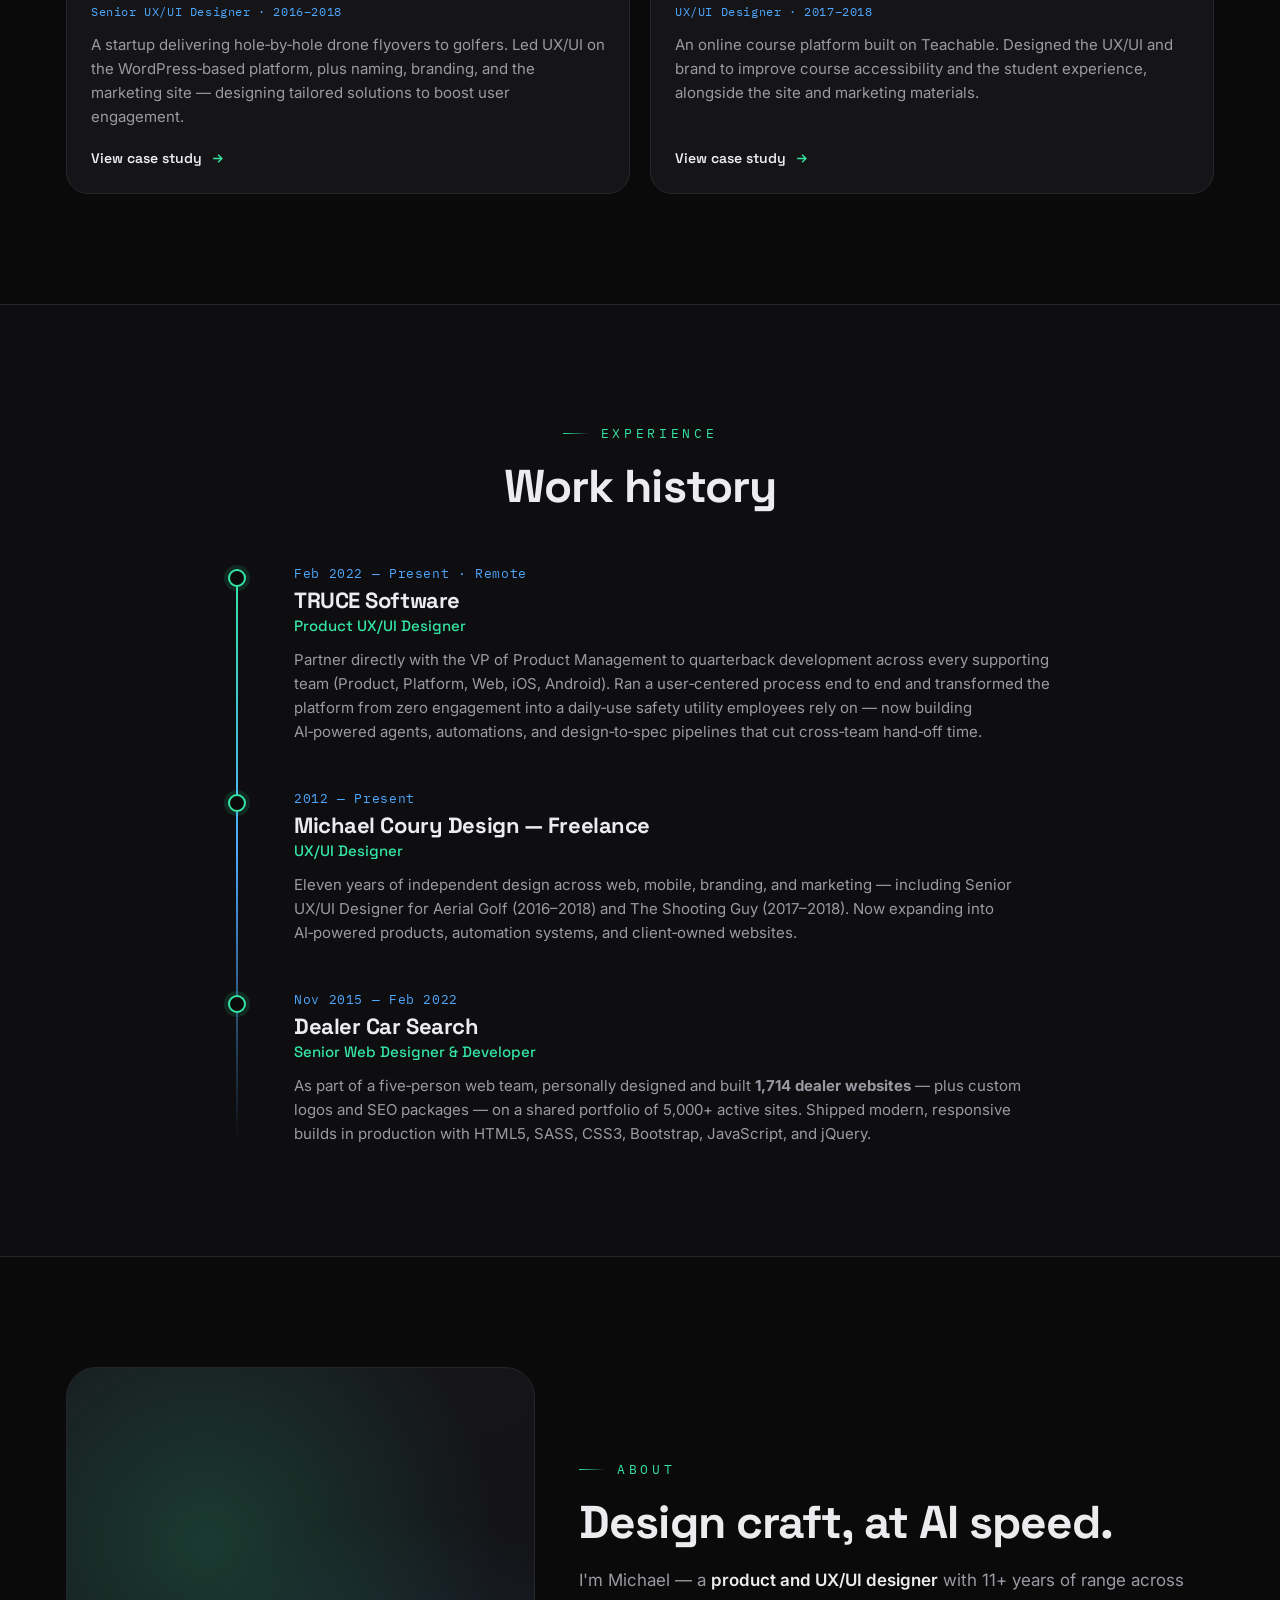
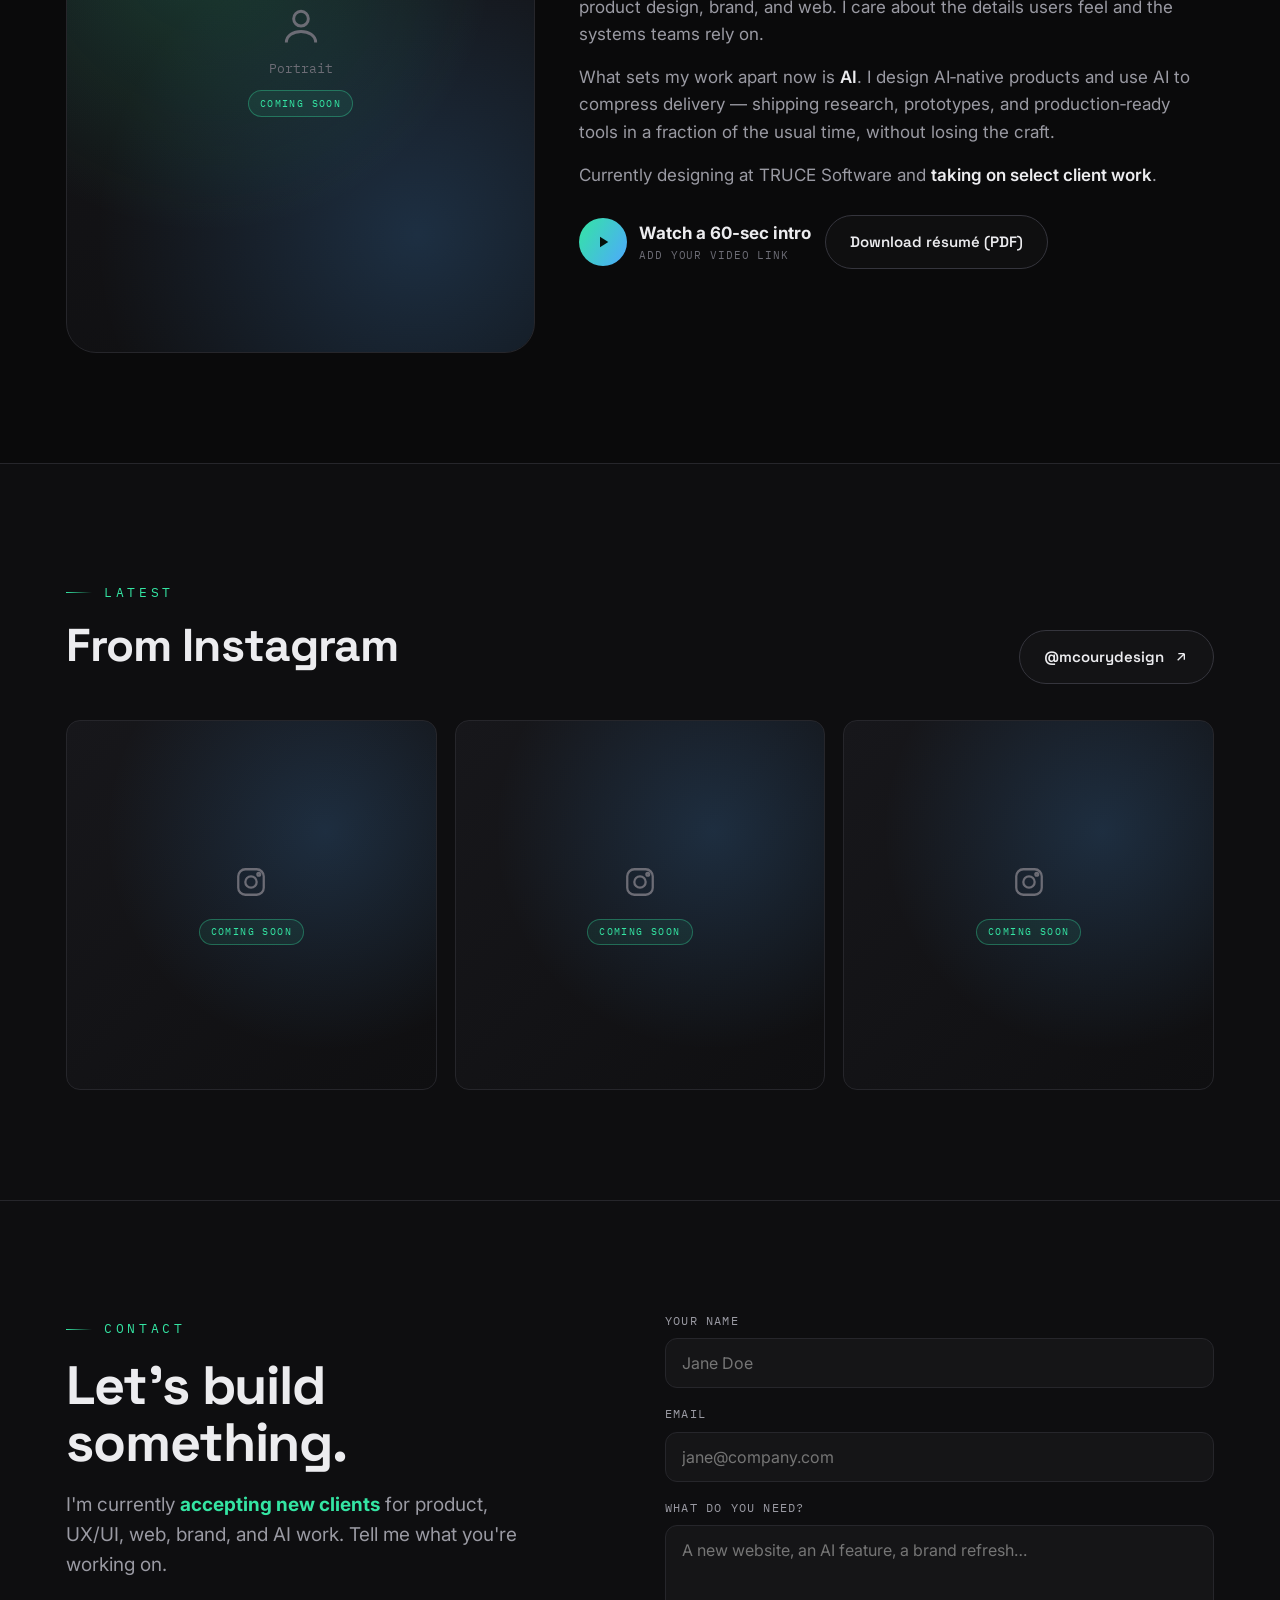
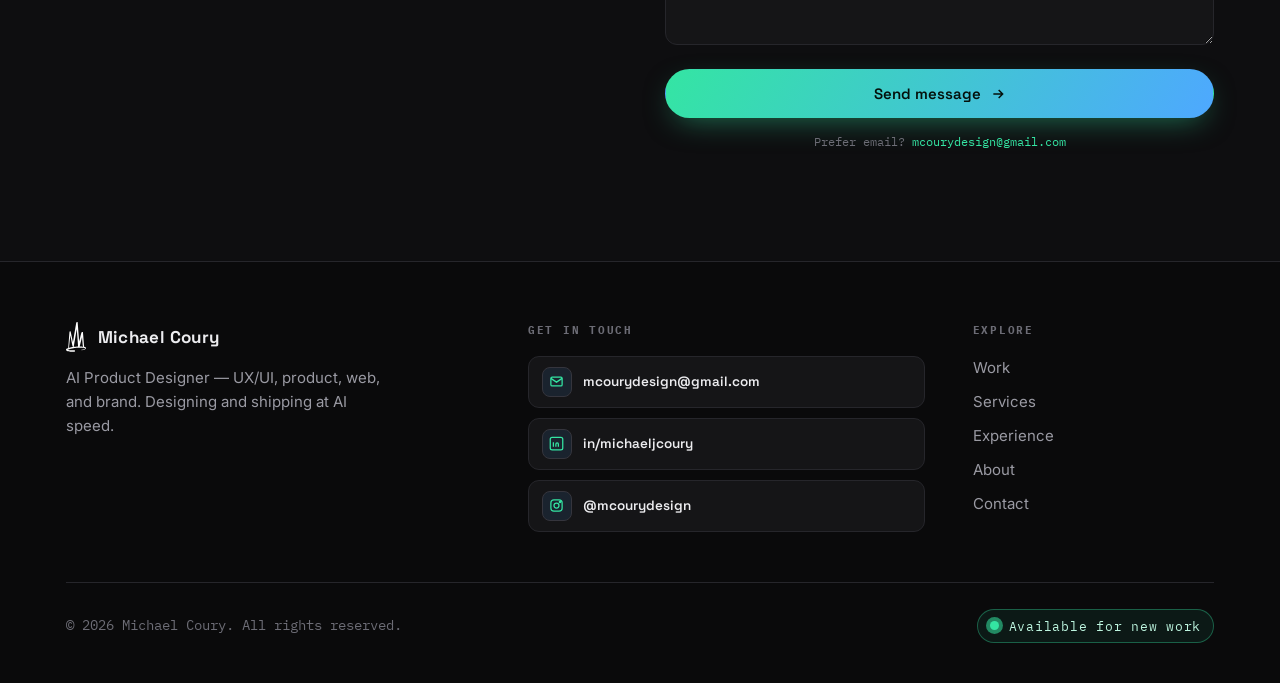
==== commit bedbc1e2: "Remove location, center icons" ====
--- a/index.html
+++ b/index.html
@@ -30,6 +30,13 @@
 .proj .cover.has-img img{position:absolute;inset:0;width:100%;height:100%;object-fit:cover;z-index:0}
 .proj .cover.has-img .badge{z-index:2}
 </style>
+<style>
+/* timeline dot centering */
+#history .tl-item::before{ left:-32px; }
+/* placeholder centering: portrait + instagram */
+.portrait .ph, .ig-post .ph{ display:flex; flex-direction:column; align-items:center; justify-content:center; }
+.portrait .ph svg, .ig-post .ph svg{ margin:0 0 10px; }
+</style>
 </head>
 <body>
 <div id="glow"></div>
@@ -251,13 +258,13 @@
         <p>Partner directly with the VP of Product Management to quarterback development across every supporting team (Product, Platform, Web, iOS, Android). Ran a user‑centered process end to end and transformed the platform from zero engagement into a daily‑use safety utility employees rely on — now building AI‑powered agents, automations, and design‑to‑spec pipelines that cut cross‑team hand‑off time.</p>
       </div>
       <div class="tl-item reveal">
-        <div class="when">2012 — Present · Kentucky</div>
+        <div class="when">2012 — Present</div>
         <h3>Michael Coury Design — Freelance</h3>
         <div class="role">UX/UI Designer</div>
         <p>Eleven years of independent design across web, mobile, branding, and marketing — including Senior UX/UI Designer for Aerial Golf (2016–2018) and The Shooting Guy (2017–2018). Now expanding into AI‑powered products, automation systems, and client‑owned websites.</p>
       </div>
       <div class="tl-item reveal">
-        <div class="when">Nov 2015 — Feb 2022 · Louisville, KY</div>
+        <div class="when">Nov 2015 — Feb 2022</div>
         <h3>Dealer Car Search</h3>
         <div class="role">Senior Web Designer &amp; Developer</div>
         <p>As part of a five‑person web team, personally designed and built <strong>1,714 dealer websites</strong> — plus custom logos and SEO packages — on a shared portfolio of 5,000+ active sites. Shipped modern, responsive builds in production with HTML5, SASS, CSS3, Bootstrap, JavaScript, and jQuery.</p>
@@ -278,7 +285,7 @@
       <h2>Design craft, at AI speed.</h2>
       <p>I'm Michael — a <strong>product and UX/UI designer</strong> with 11+ years of range across product design, brand, and web. I care about the details users feel and the systems teams rely on.</p>
       <p>What sets my work apart now is <strong>AI</strong>. I design AI‑native products and use AI to compress delivery — shipping research, prototypes, and production‑ready tools in a fraction of the usual time, without losing the craft.</p>
-      <p>Based in Louisville, KY. Currently designing at TRUCE Software and <strong>taking on select client work</strong>.</p>
+      <p>Currently designing at TRUCE Software and <strong>taking on select client work</strong>.</p>
       <div class="about-actions">
         <!-- REPLACE href with your intro video (YouTube/Vimeo/Loom) -->
         <a class="video-btn" href="#" aria-label="Play intro video">
@@ -342,7 +349,7 @@
     <div class="foot-top">
       <div class="foot-brand">
         <a class="brand" href="#top"><img src="assets/logo-icon.svg" alt="Michael Coury"/><span>Michael Coury</span></a>
-        <p>AI Product Designer — UX/UI, product, web, and brand. Designing and shipping at AI speed from Louisville, KY.</p>
+        <p>AI Product Designer — UX/UI, product, web, and brand. Designing and shipping at AI speed.</p>
       </div>
       <div class="foot-contact">
         <h5>Get in touch</h5>
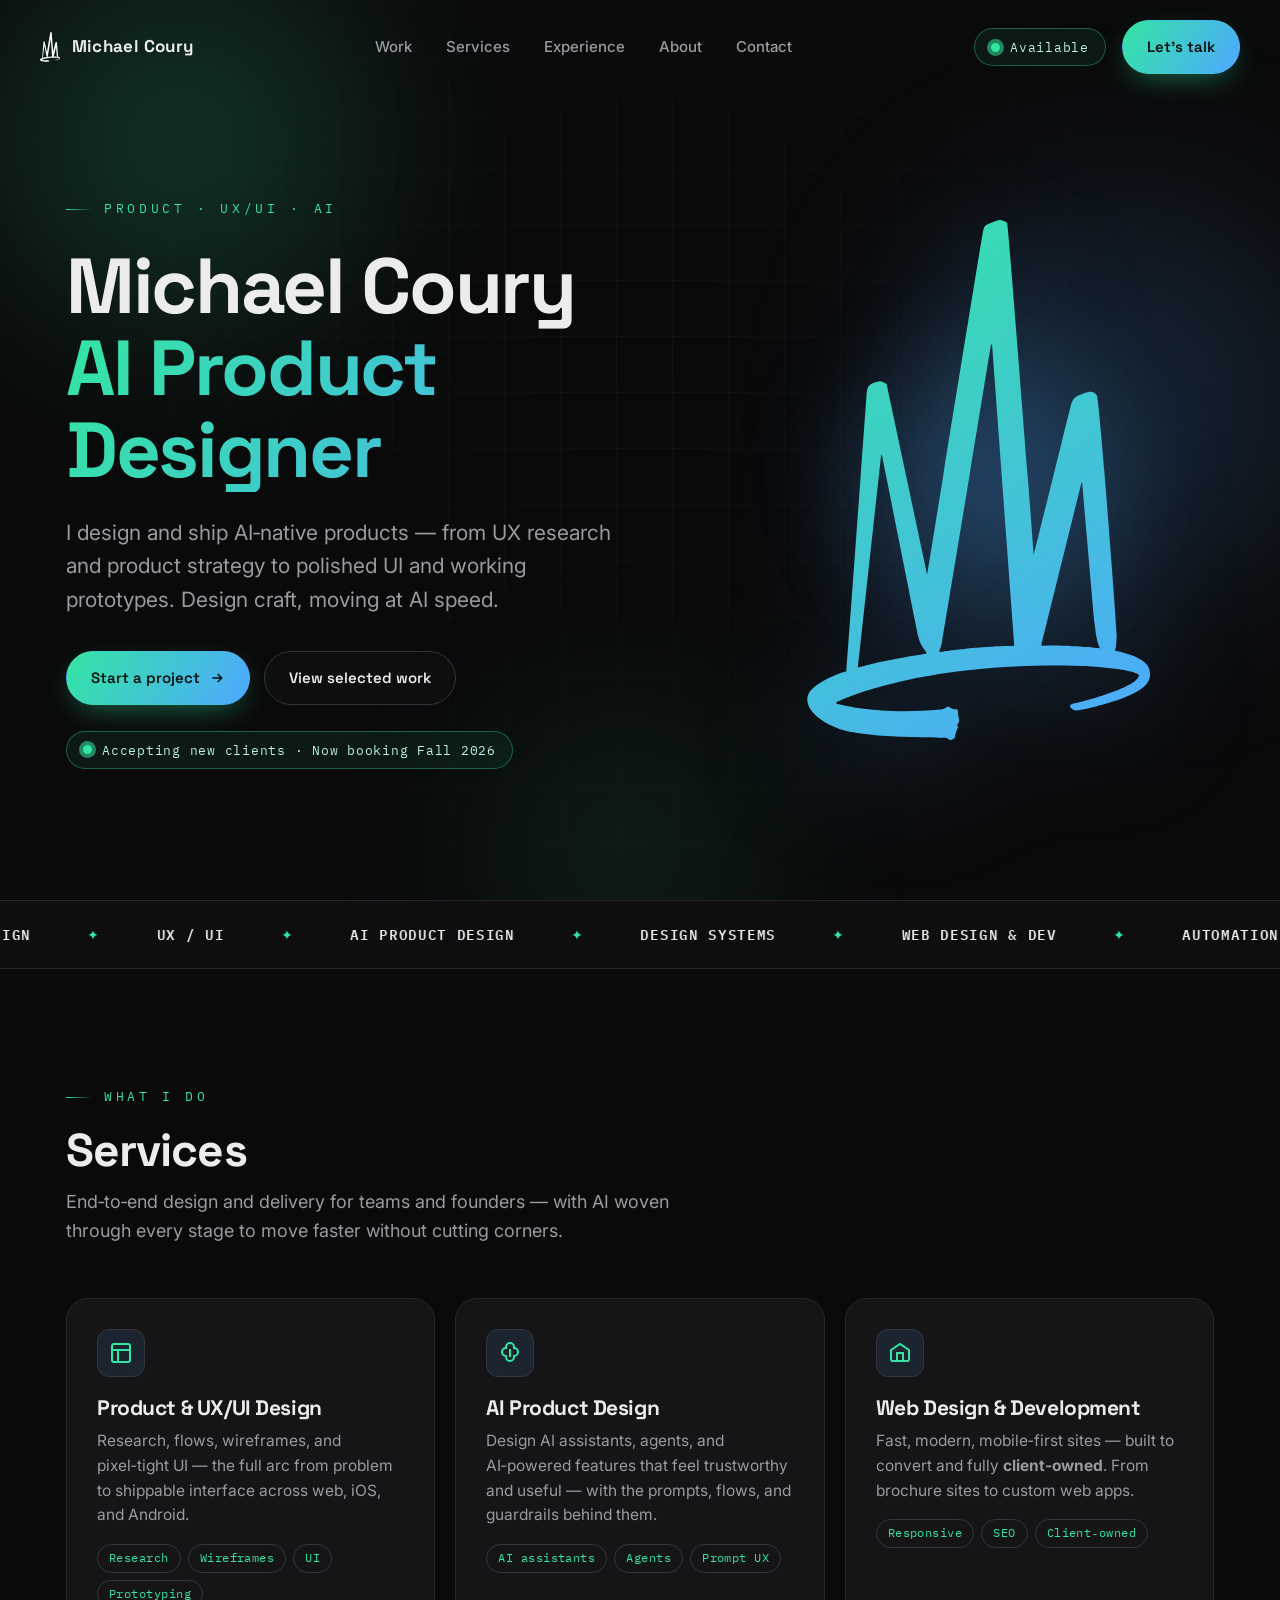
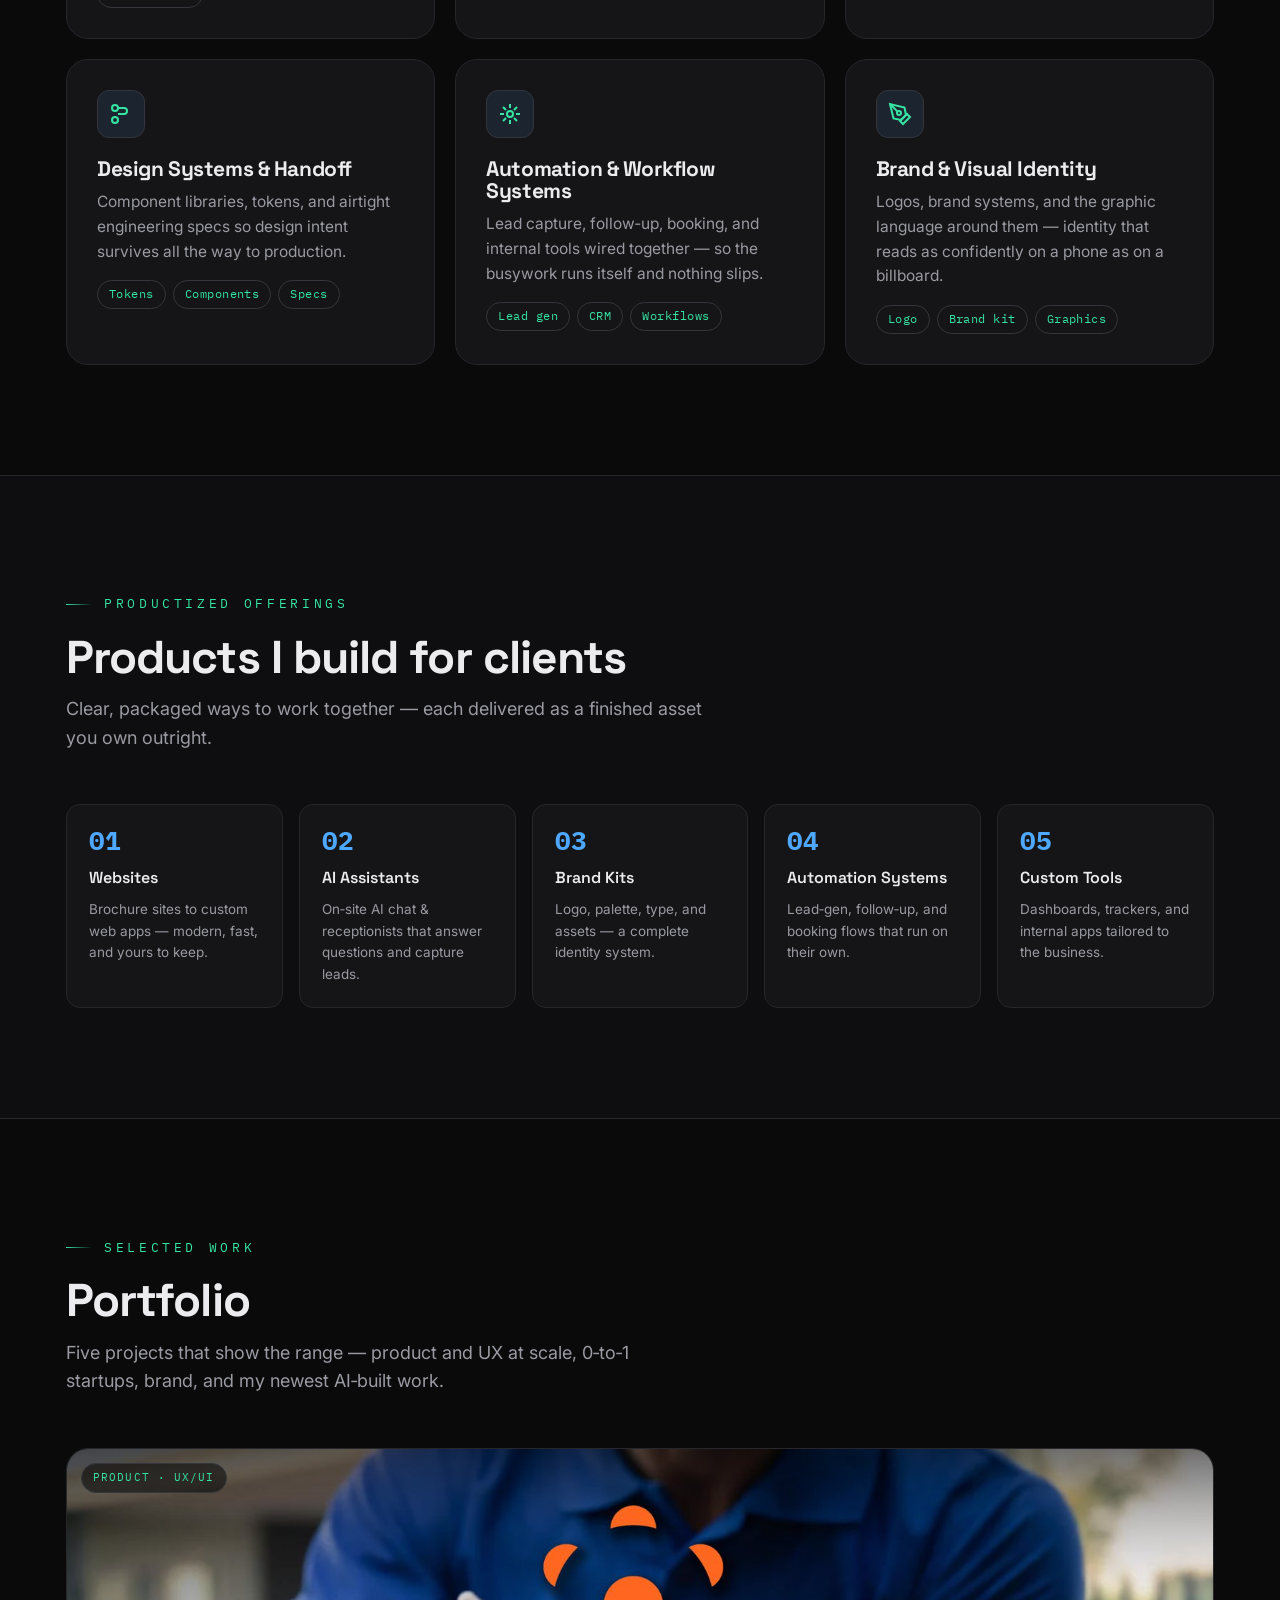
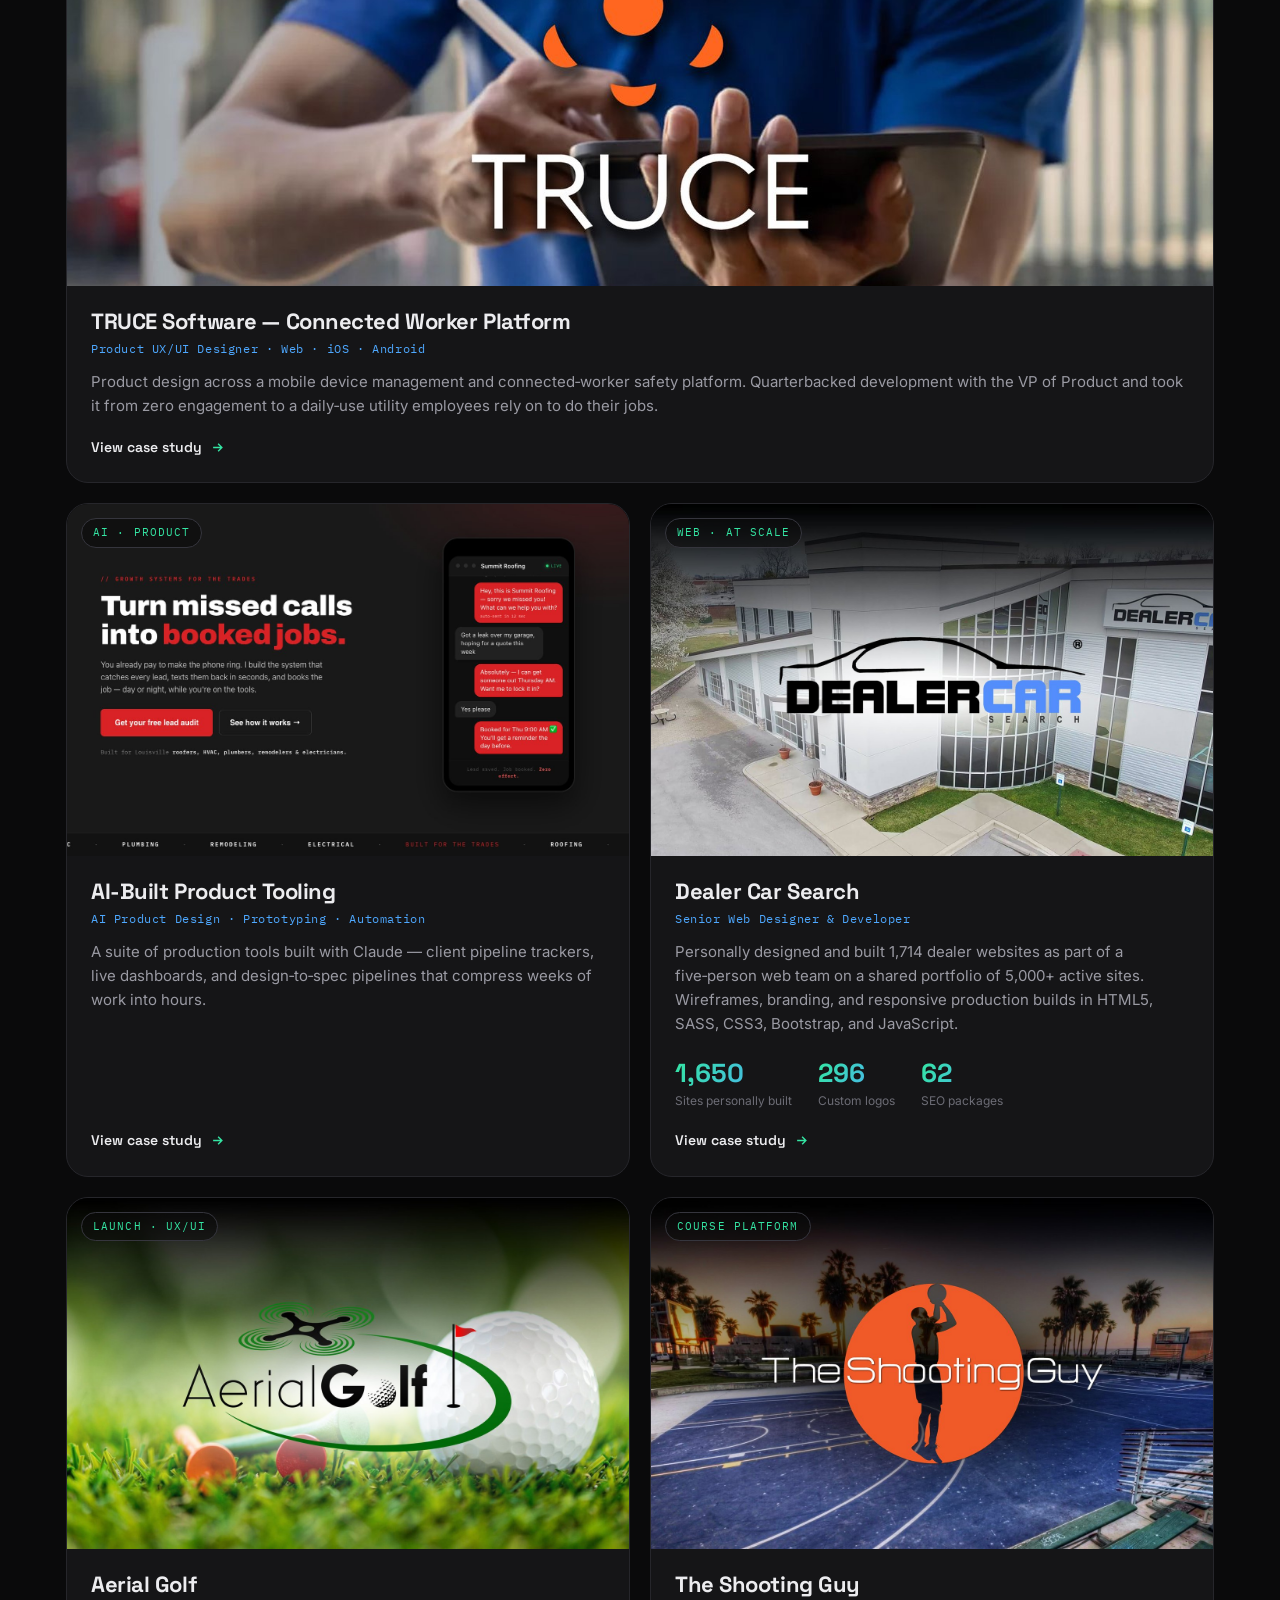
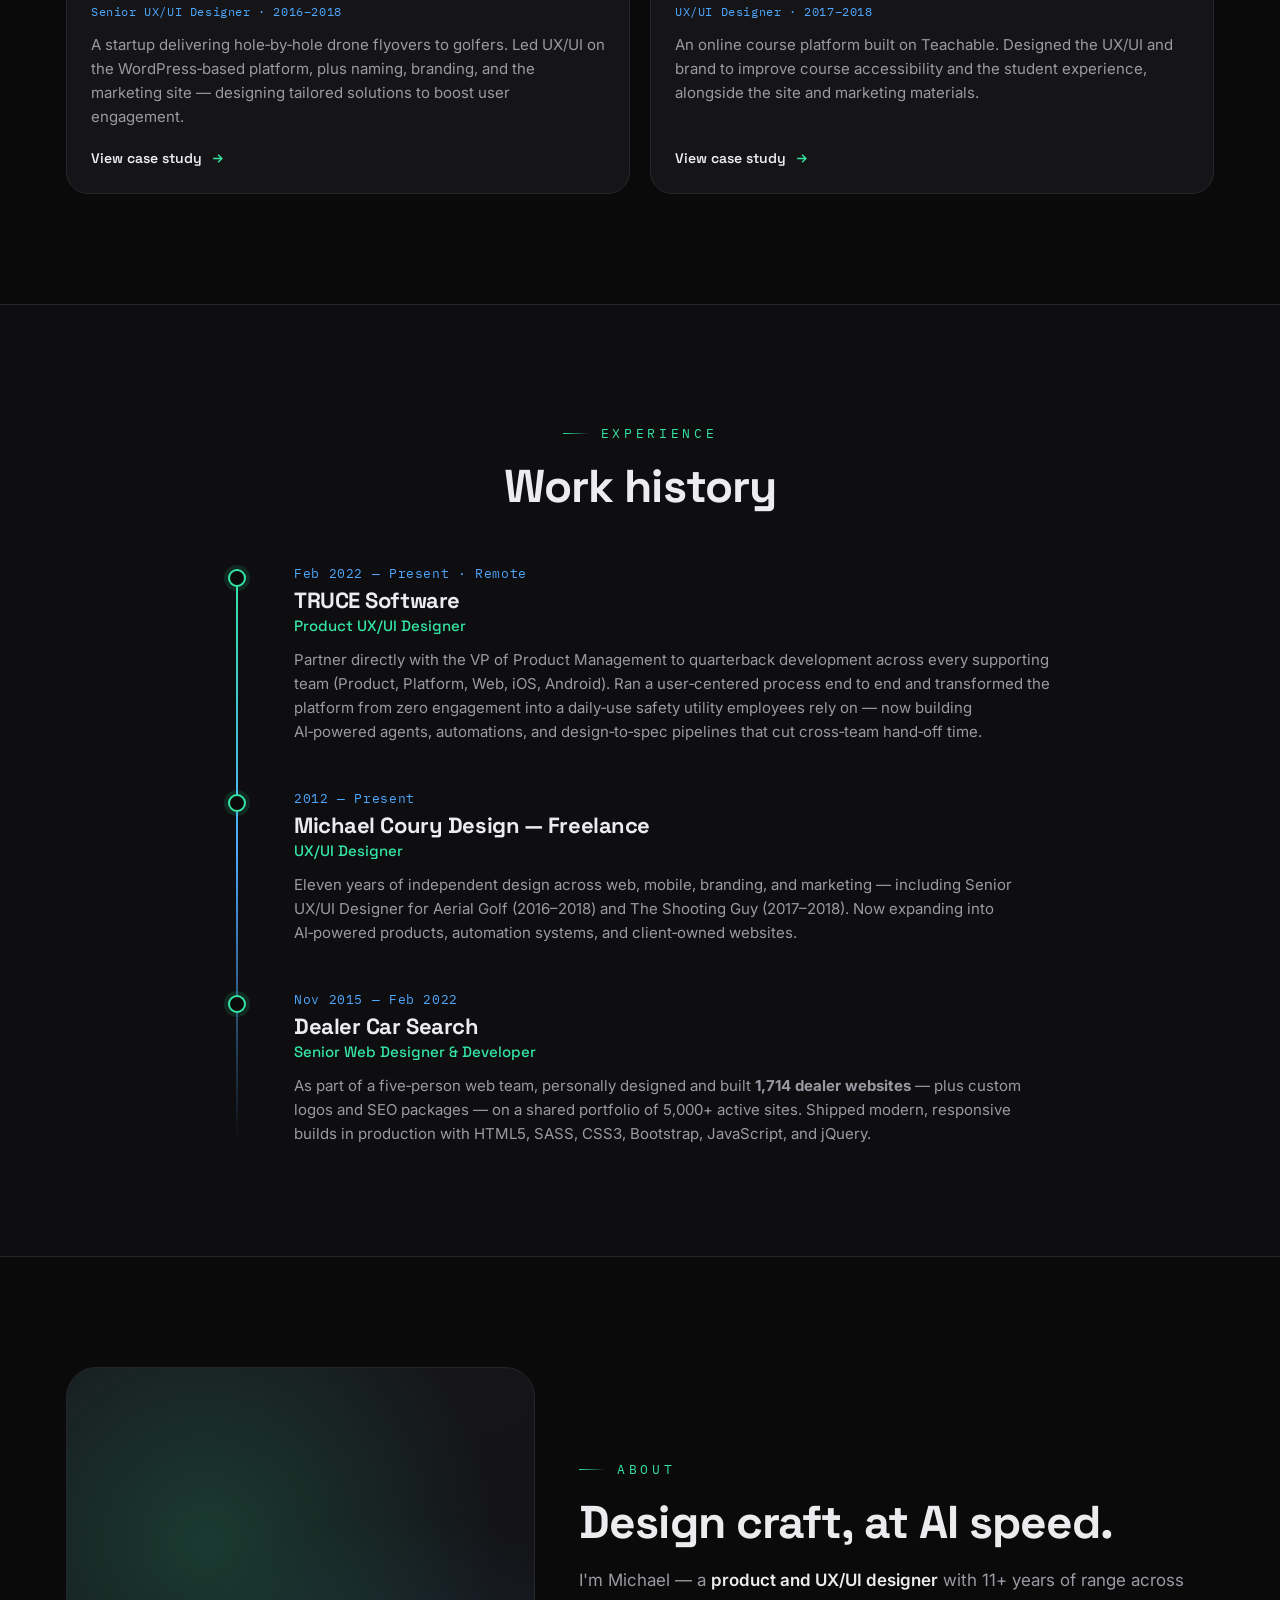
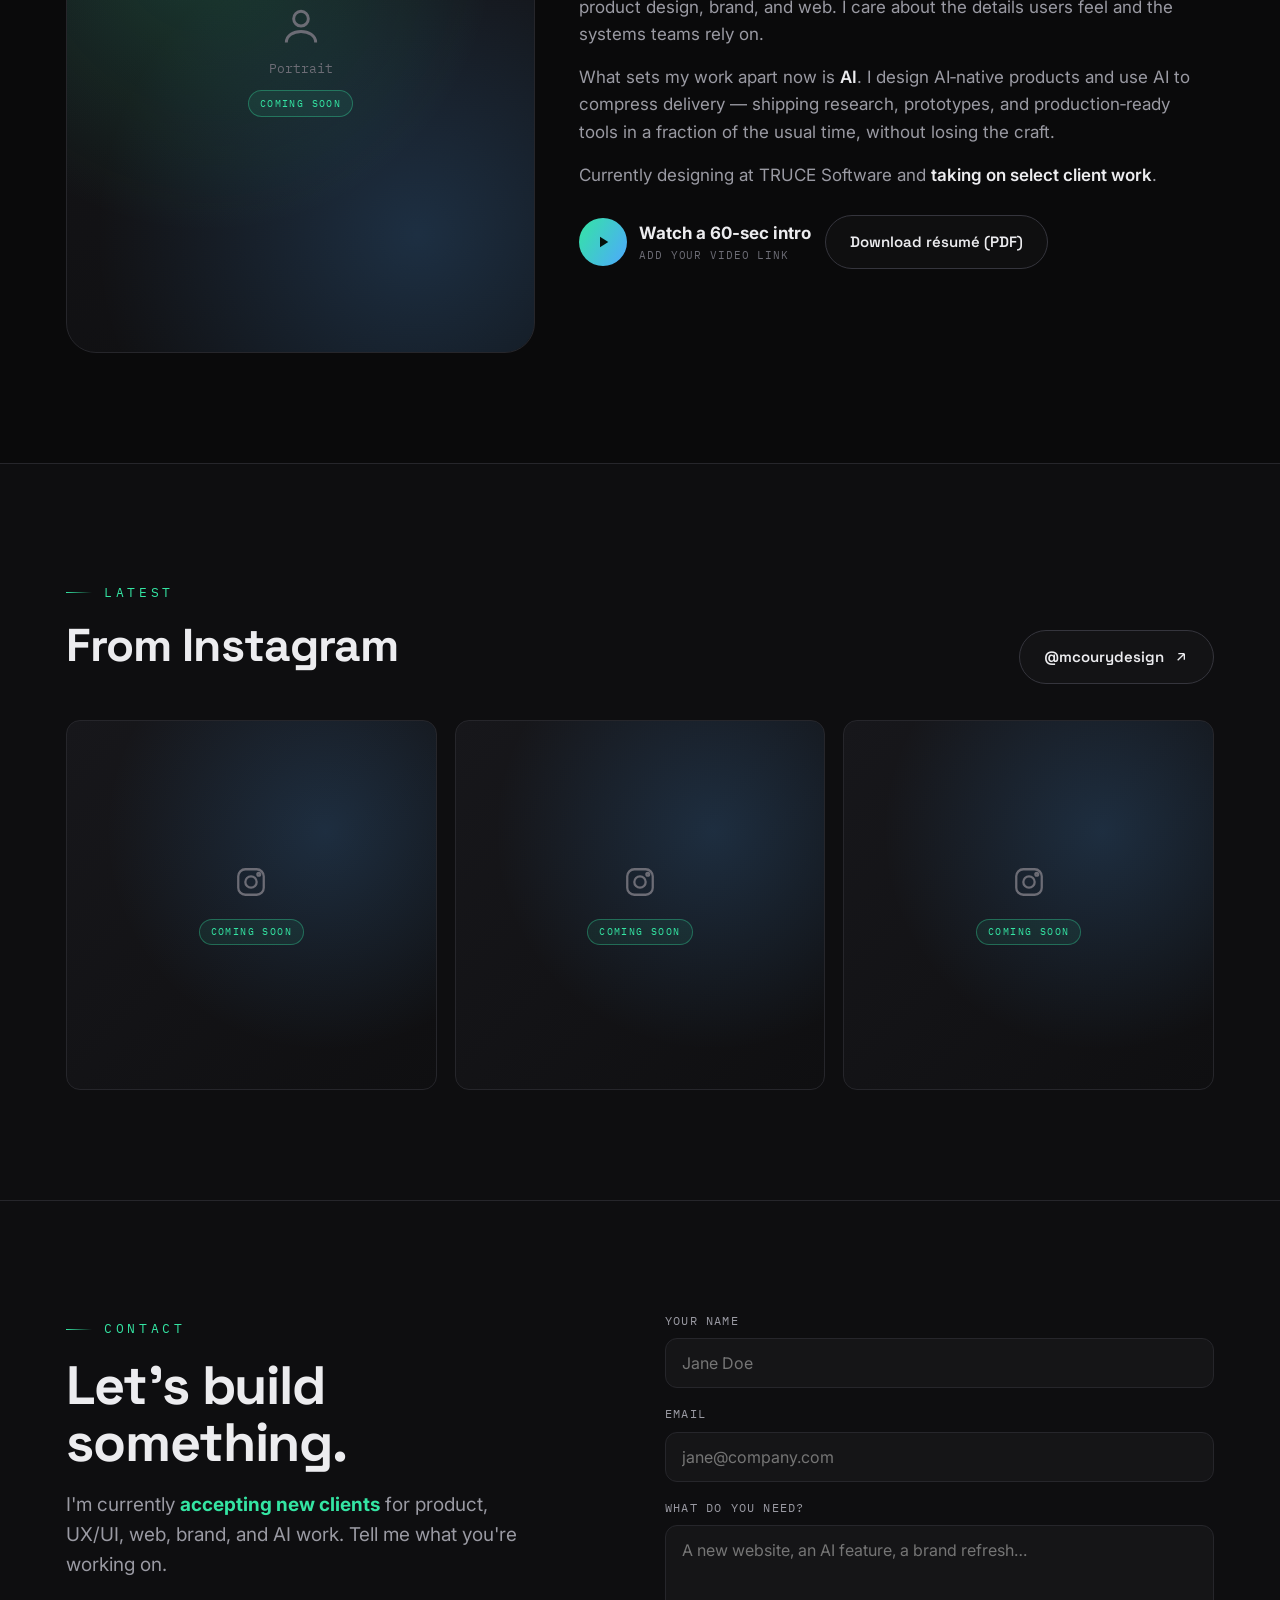
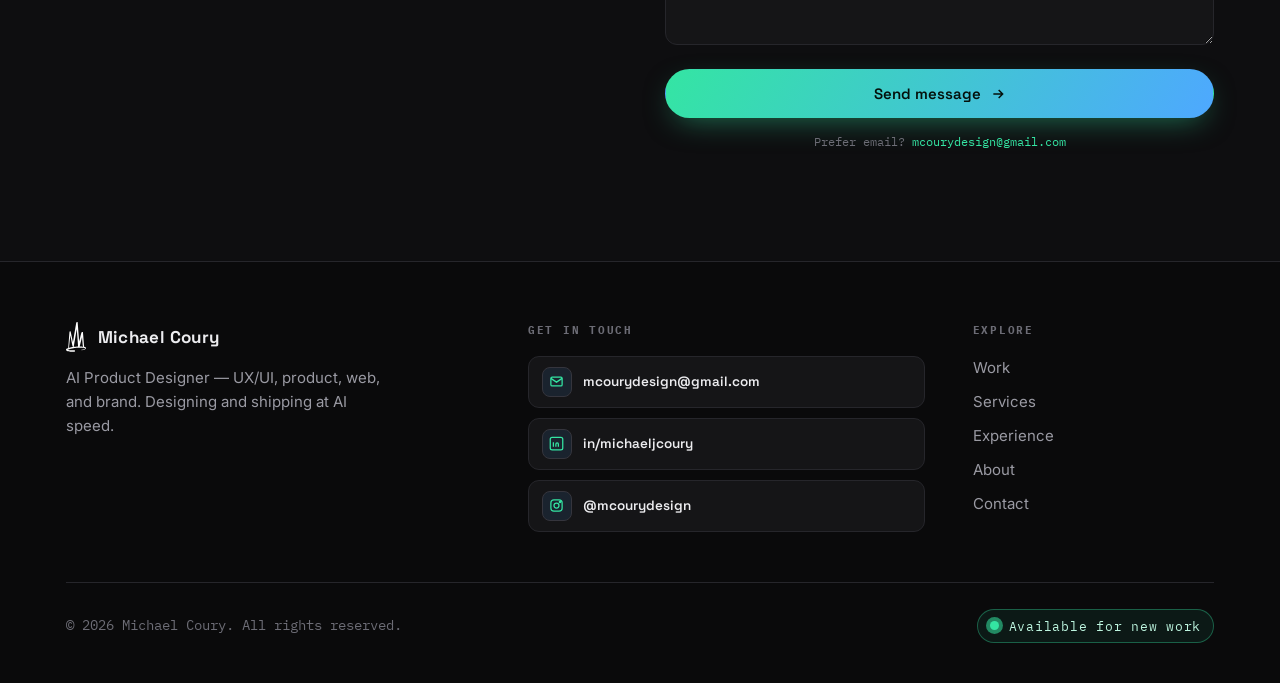
==== commit 099d5232: "OG Image Update" ====
--- a/index.html
+++ b/index.html
@@ -12,7 +12,10 @@
 <meta property="og:title" content="Michael Coury — AI Product Designer (UX/UI)"/>
 <meta property="og:description" content="Designing and shipping AI-native products, websites, and brands. UX/UI · Product · AI. Available for new work."/>
 <meta property="og:url" content="https://michaelcoury.com/"/>
-<meta property="og:image" content="assets/og-image.png"/>
+<meta property="og:image" content="https://michaelcoury.com/assets/og-image-v3.png"/>
+<meta property="og:image:width" content="1200"/>
+<meta property="og:image:height" content="630"/>
+<meta name="twitter:image" content="https://michaelcoury.com/assets/og-image-v3.png"/>
 <meta name="twitter:card" content="summary_large_image"/>
 <!-- Favicons -->
 <link rel="icon" type="image/svg+xml" href="assets/favicon.svg"/>
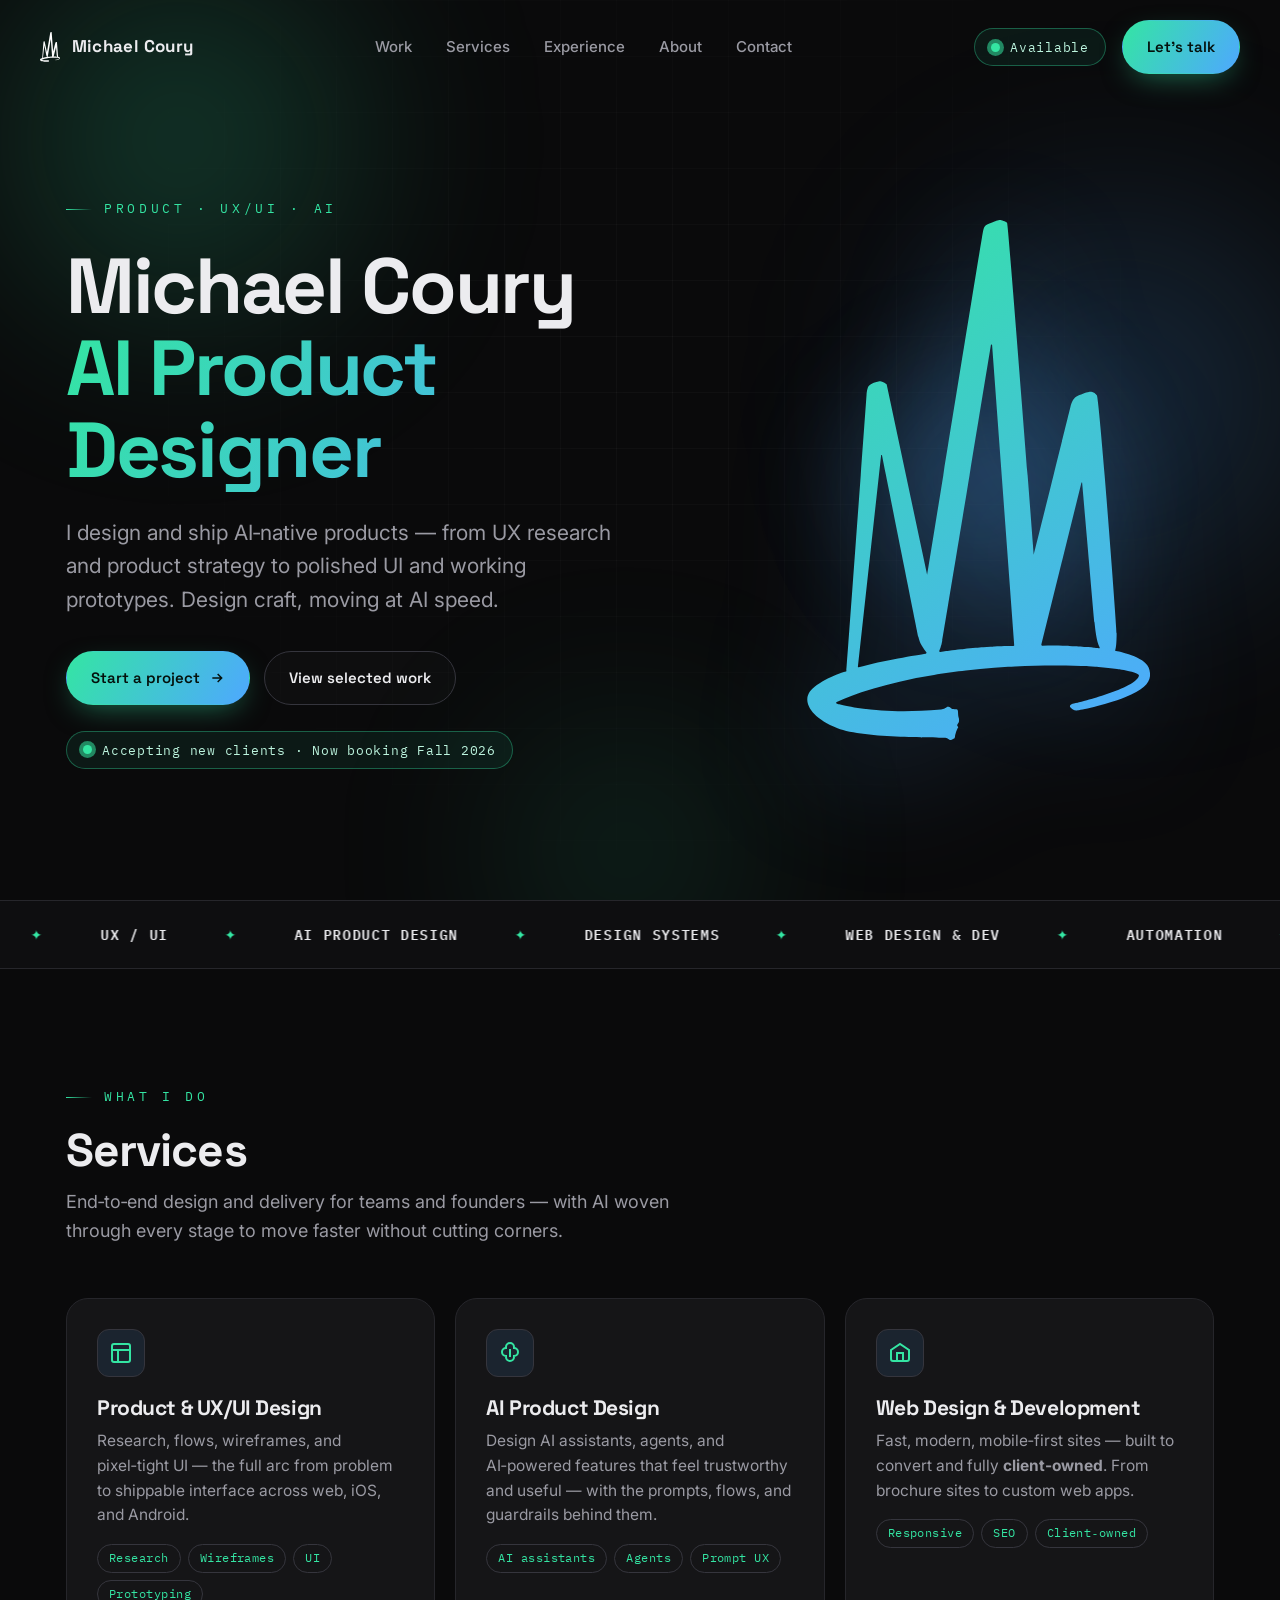
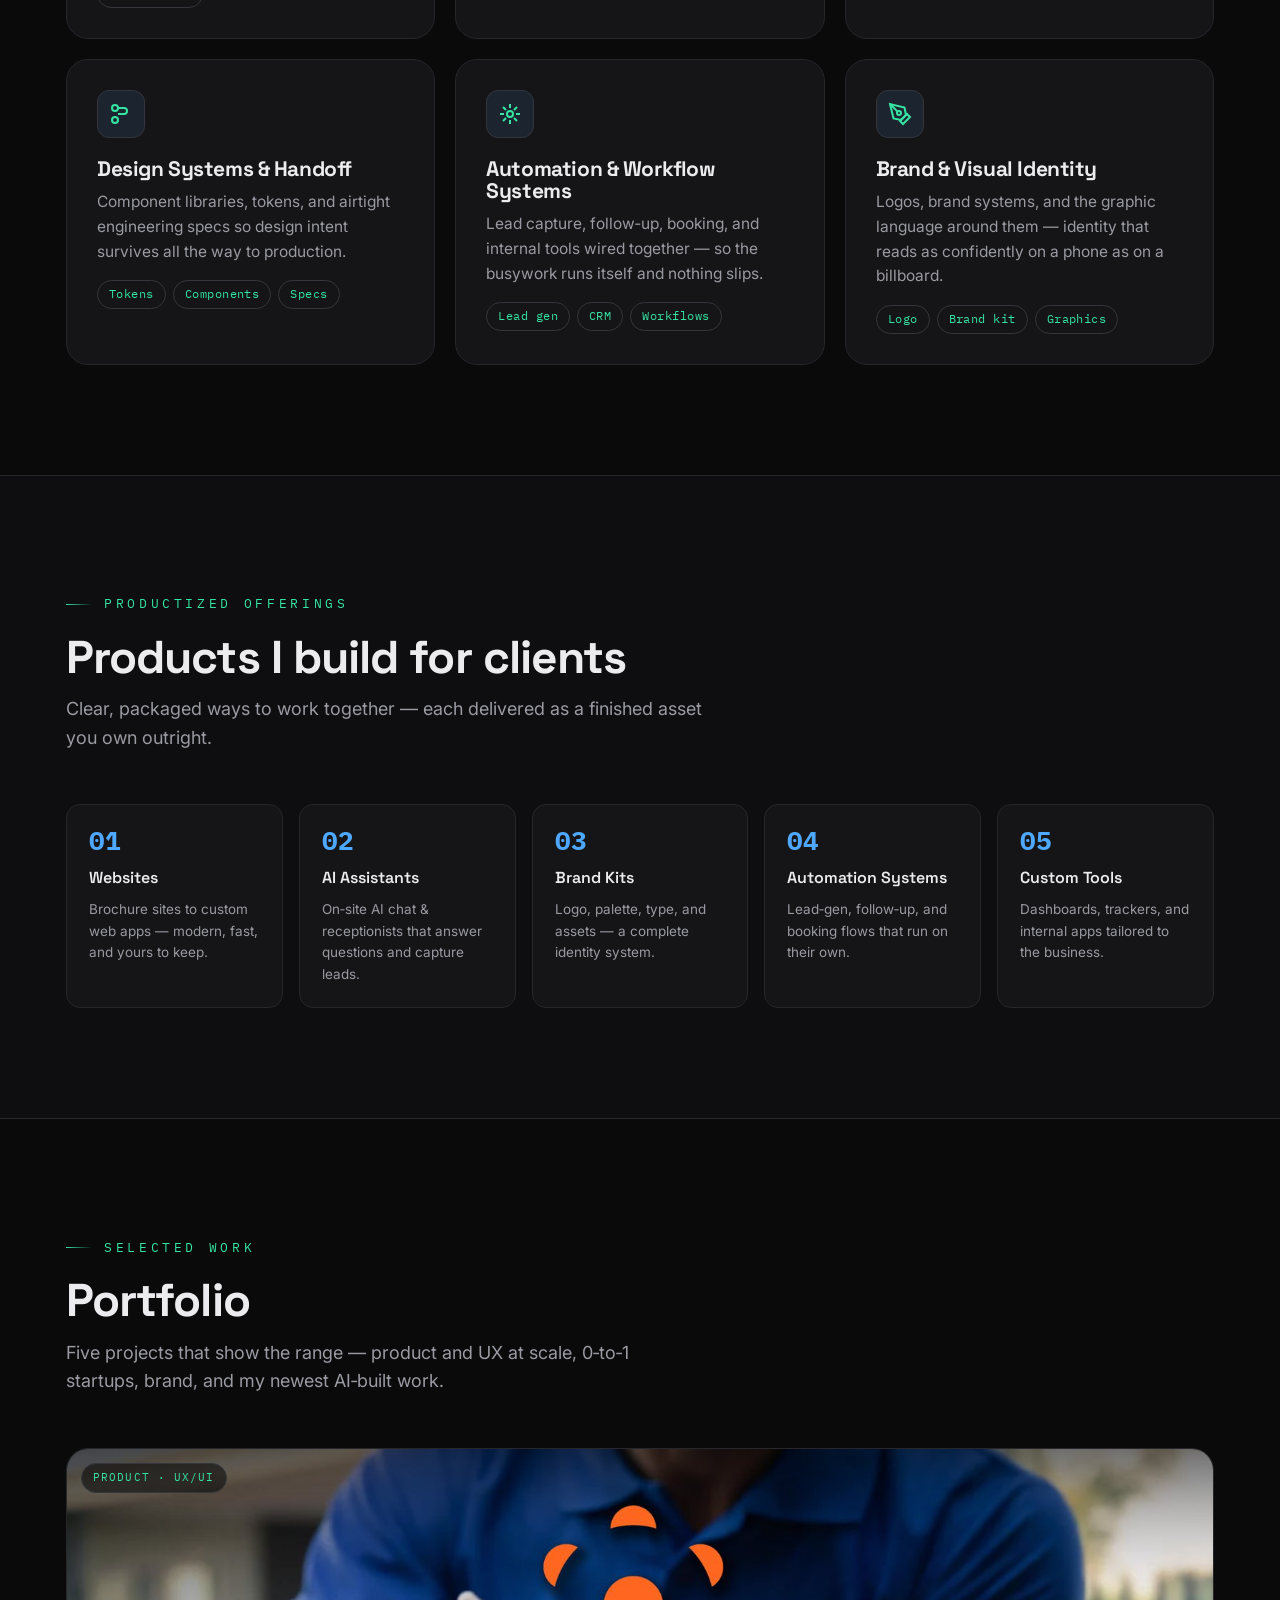
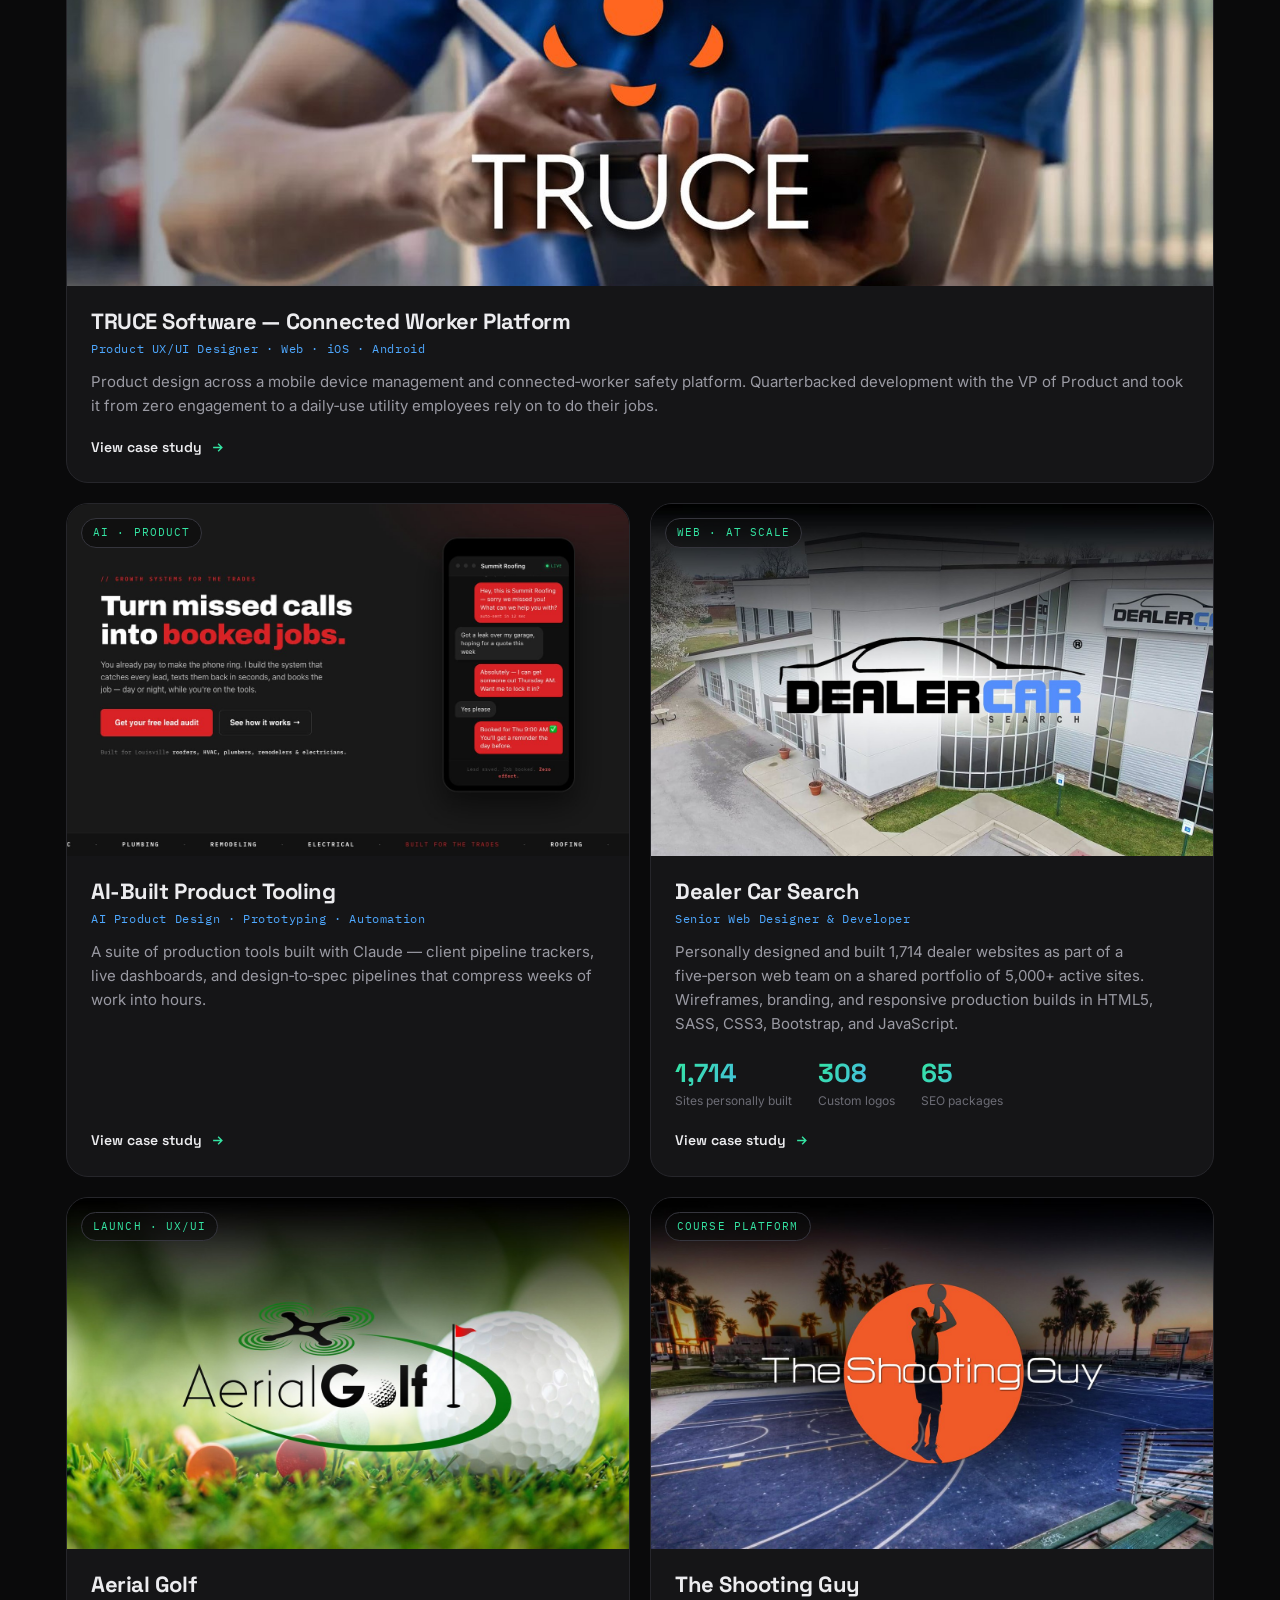
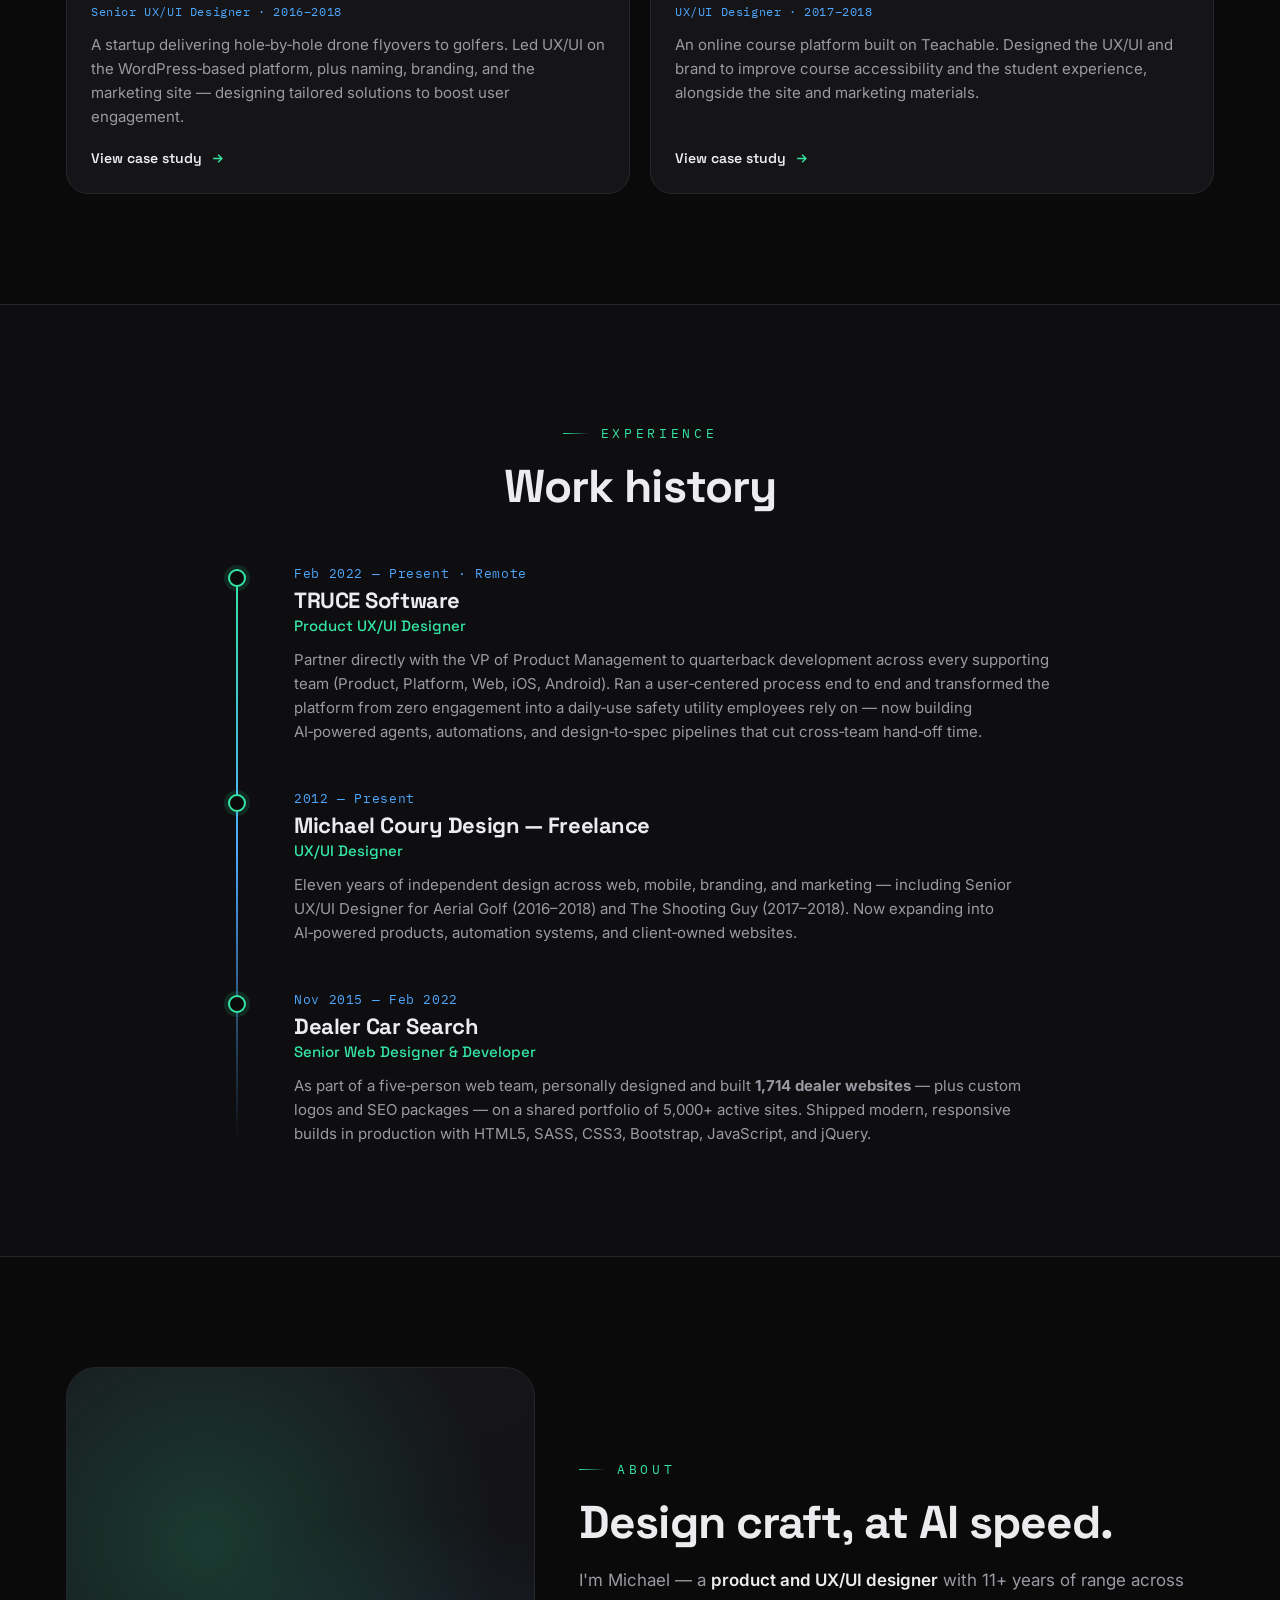
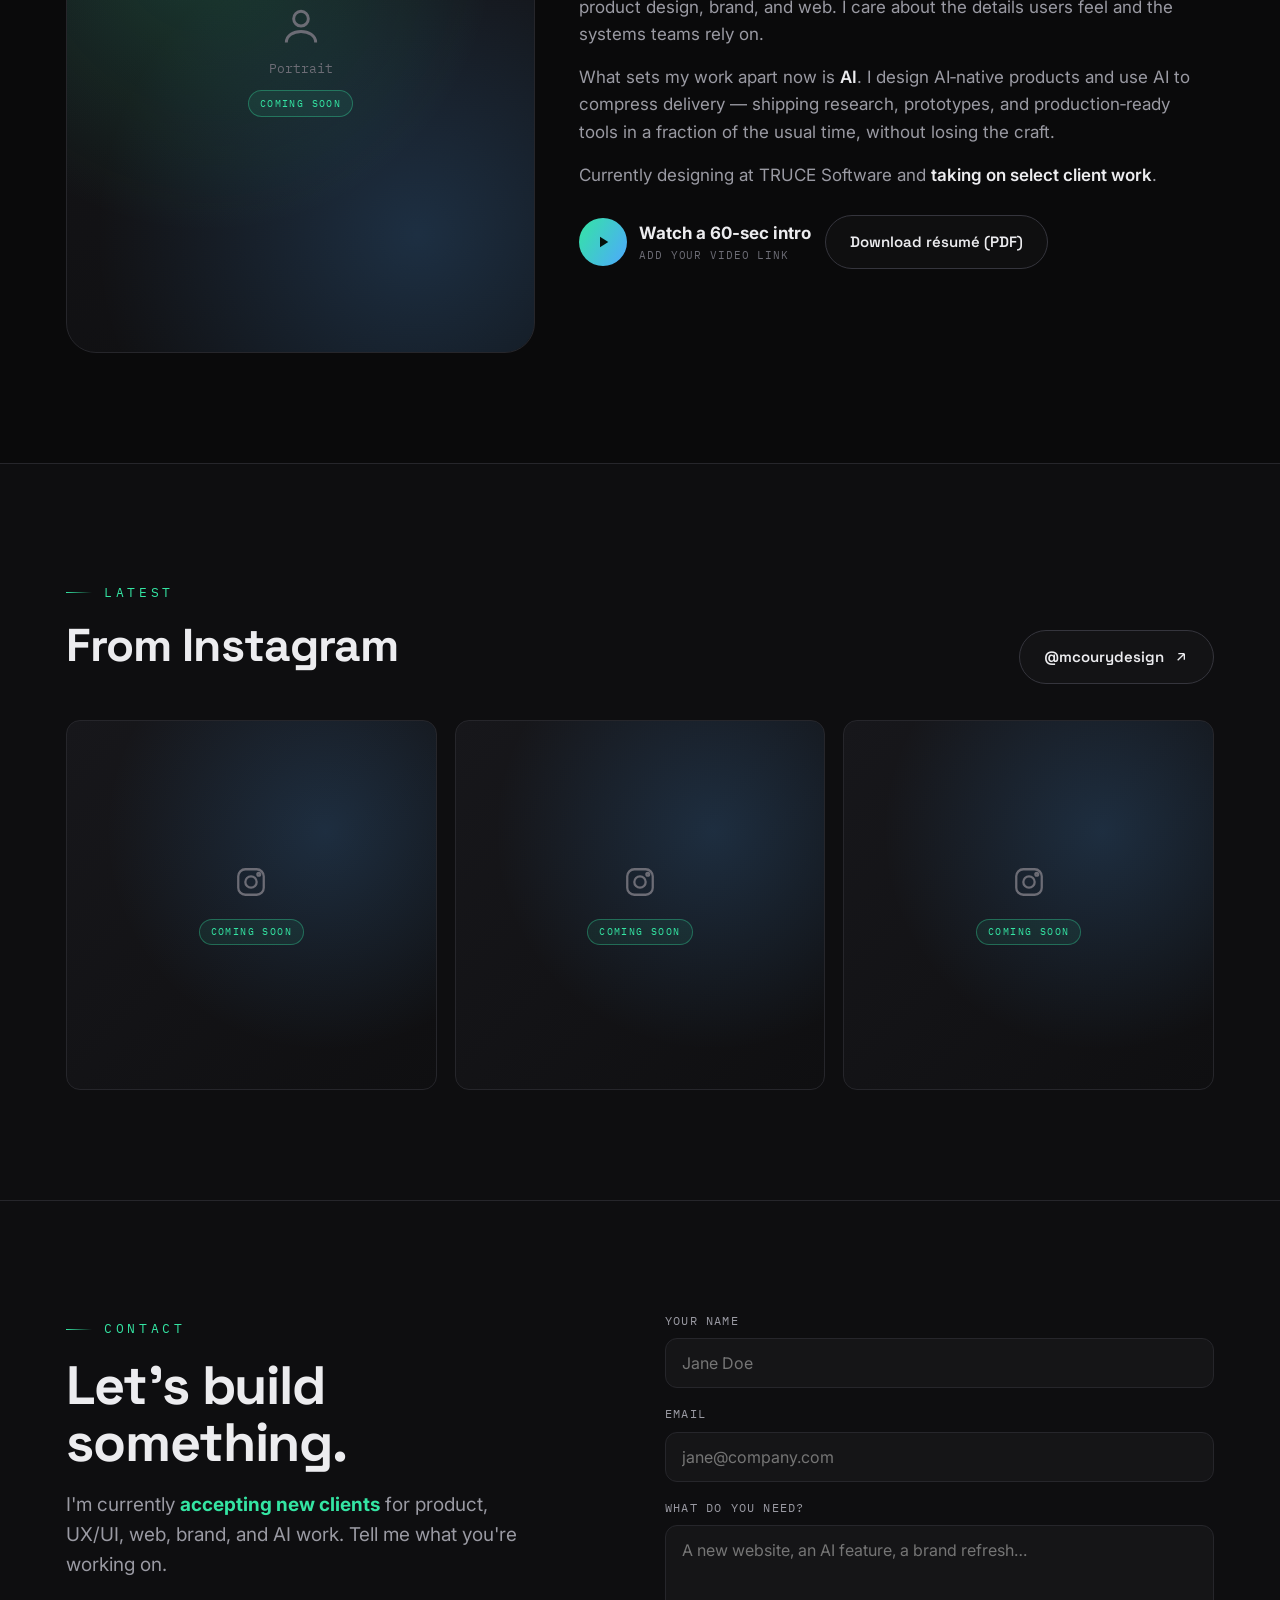
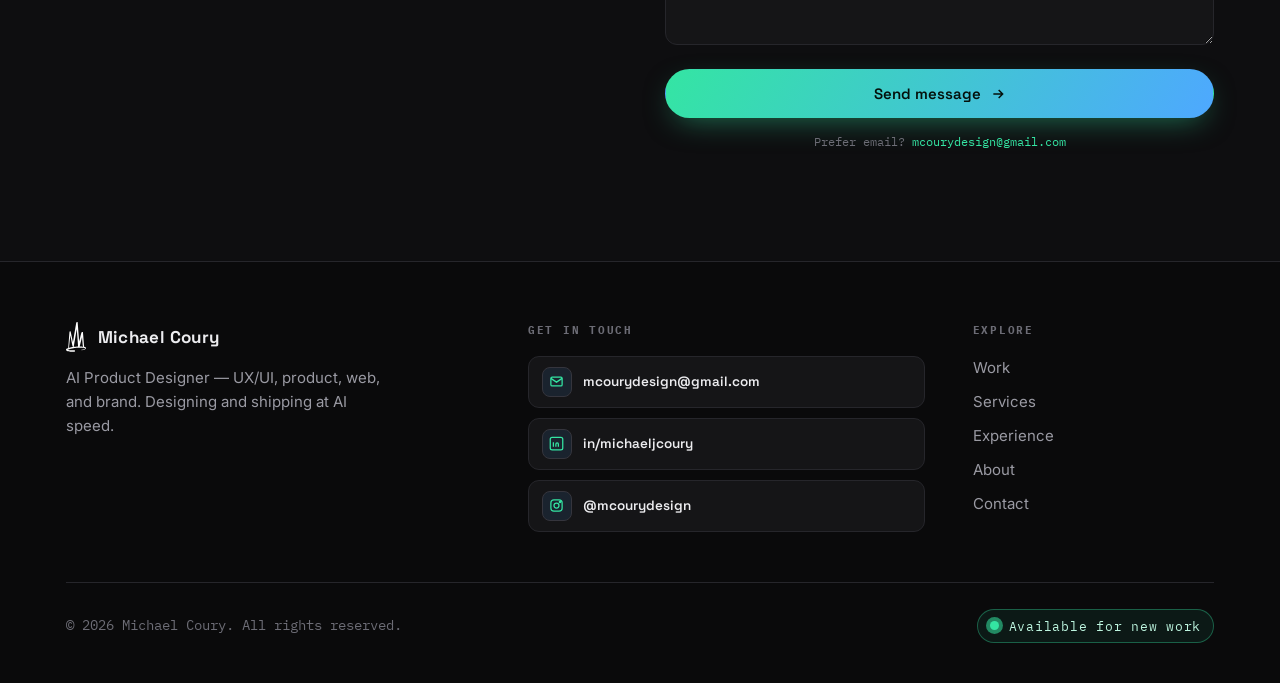
==== commit f0186a58: "OG Image Update - V3" ====
--- a/index.html
+++ b/index.html
@@ -12,10 +12,10 @@
 <meta property="og:title" content="Michael Coury — AI Product Designer (UX/UI)"/>
 <meta property="og:description" content="Designing and shipping AI-native products, websites, and brands. UX/UI · Product · AI. Available for new work."/>
 <meta property="og:url" content="https://michaelcoury.com/"/>
-<meta property="og:image" content="https://michaelcoury.com/assets/og-image-v3.png"/>
+<meta property="og:image" content="https://michaelcoury.com/assets/og-image.png"/>
 <meta property="og:image:width" content="1200"/>
 <meta property="og:image:height" content="630"/>
-<meta name="twitter:image" content="https://michaelcoury.com/assets/og-image-v3.png"/>
+<meta name="twitter:image" content="https://michaelcoury.com/assets/og-image.png"/>
 <meta name="twitter:card" content="summary_large_image"/>
 <!-- Favicons -->
 <link rel="icon" type="image/svg+xml" href="assets/favicon.svg"/>
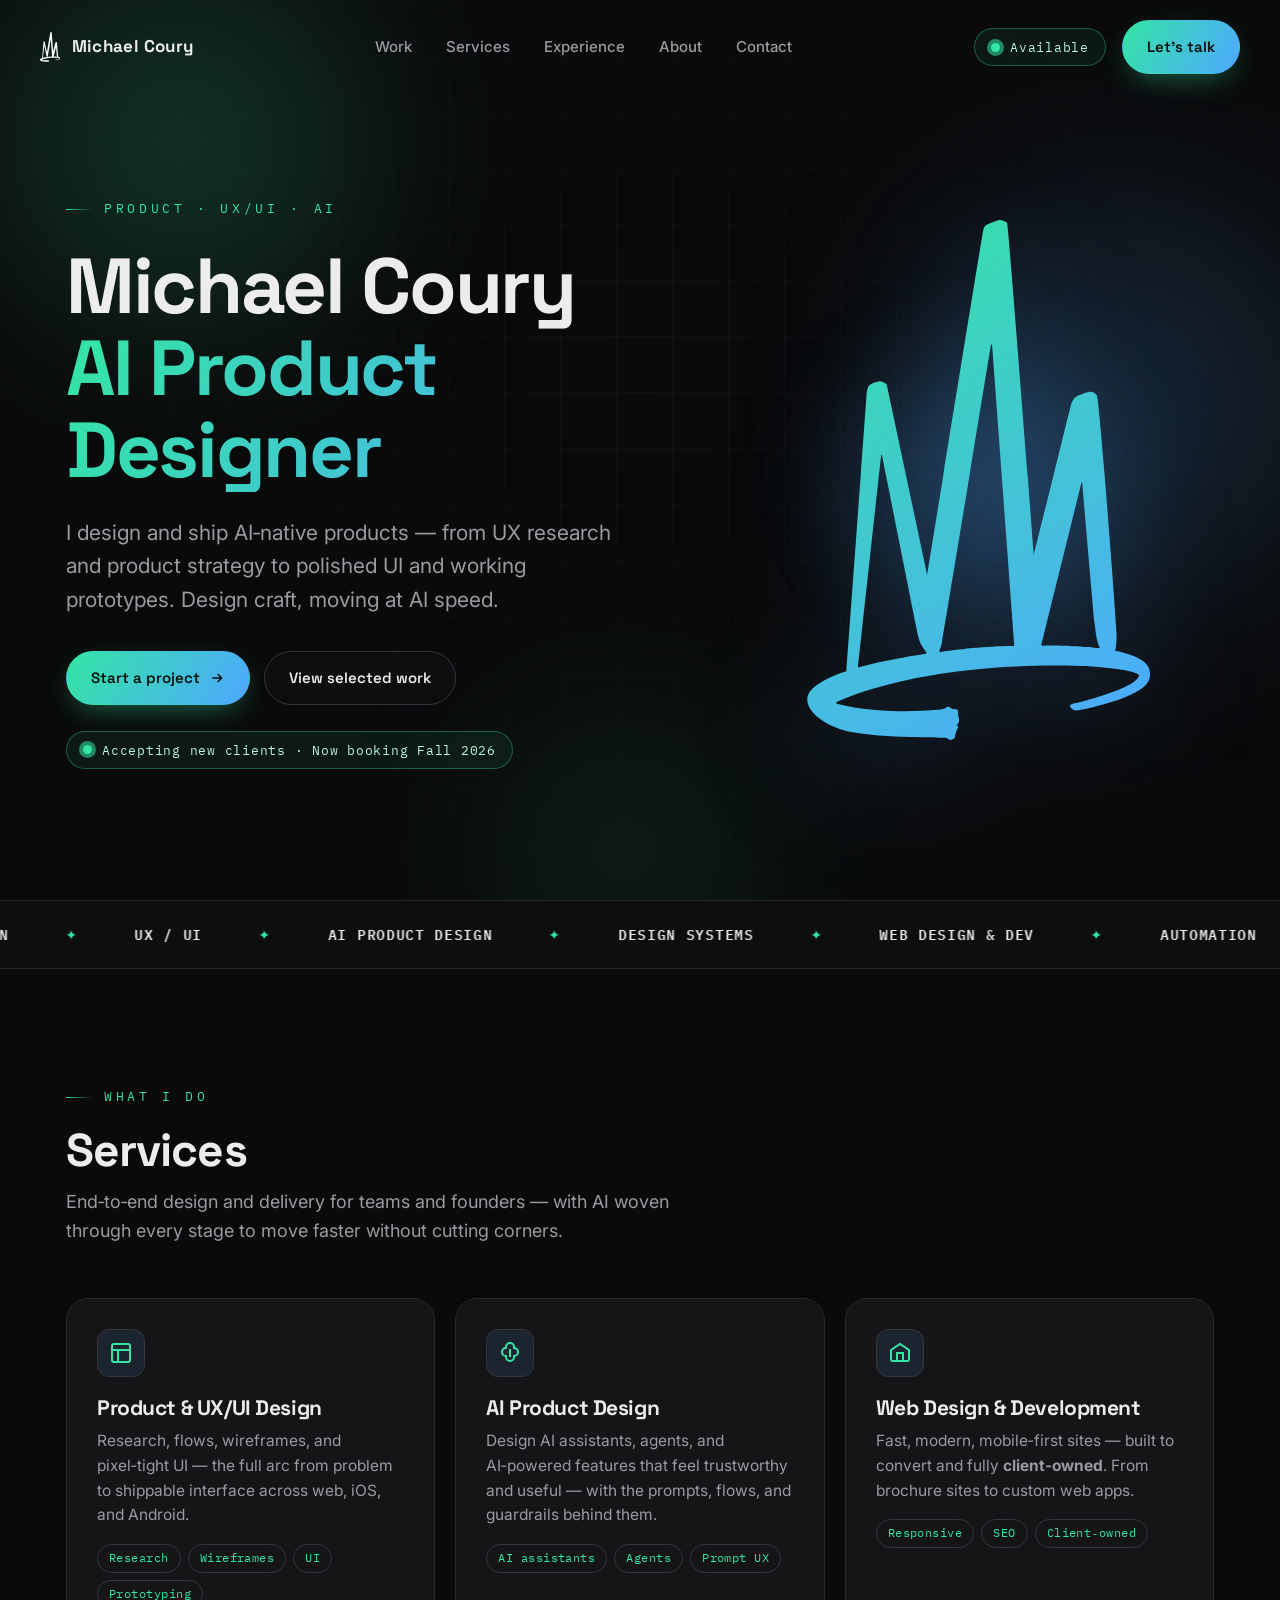
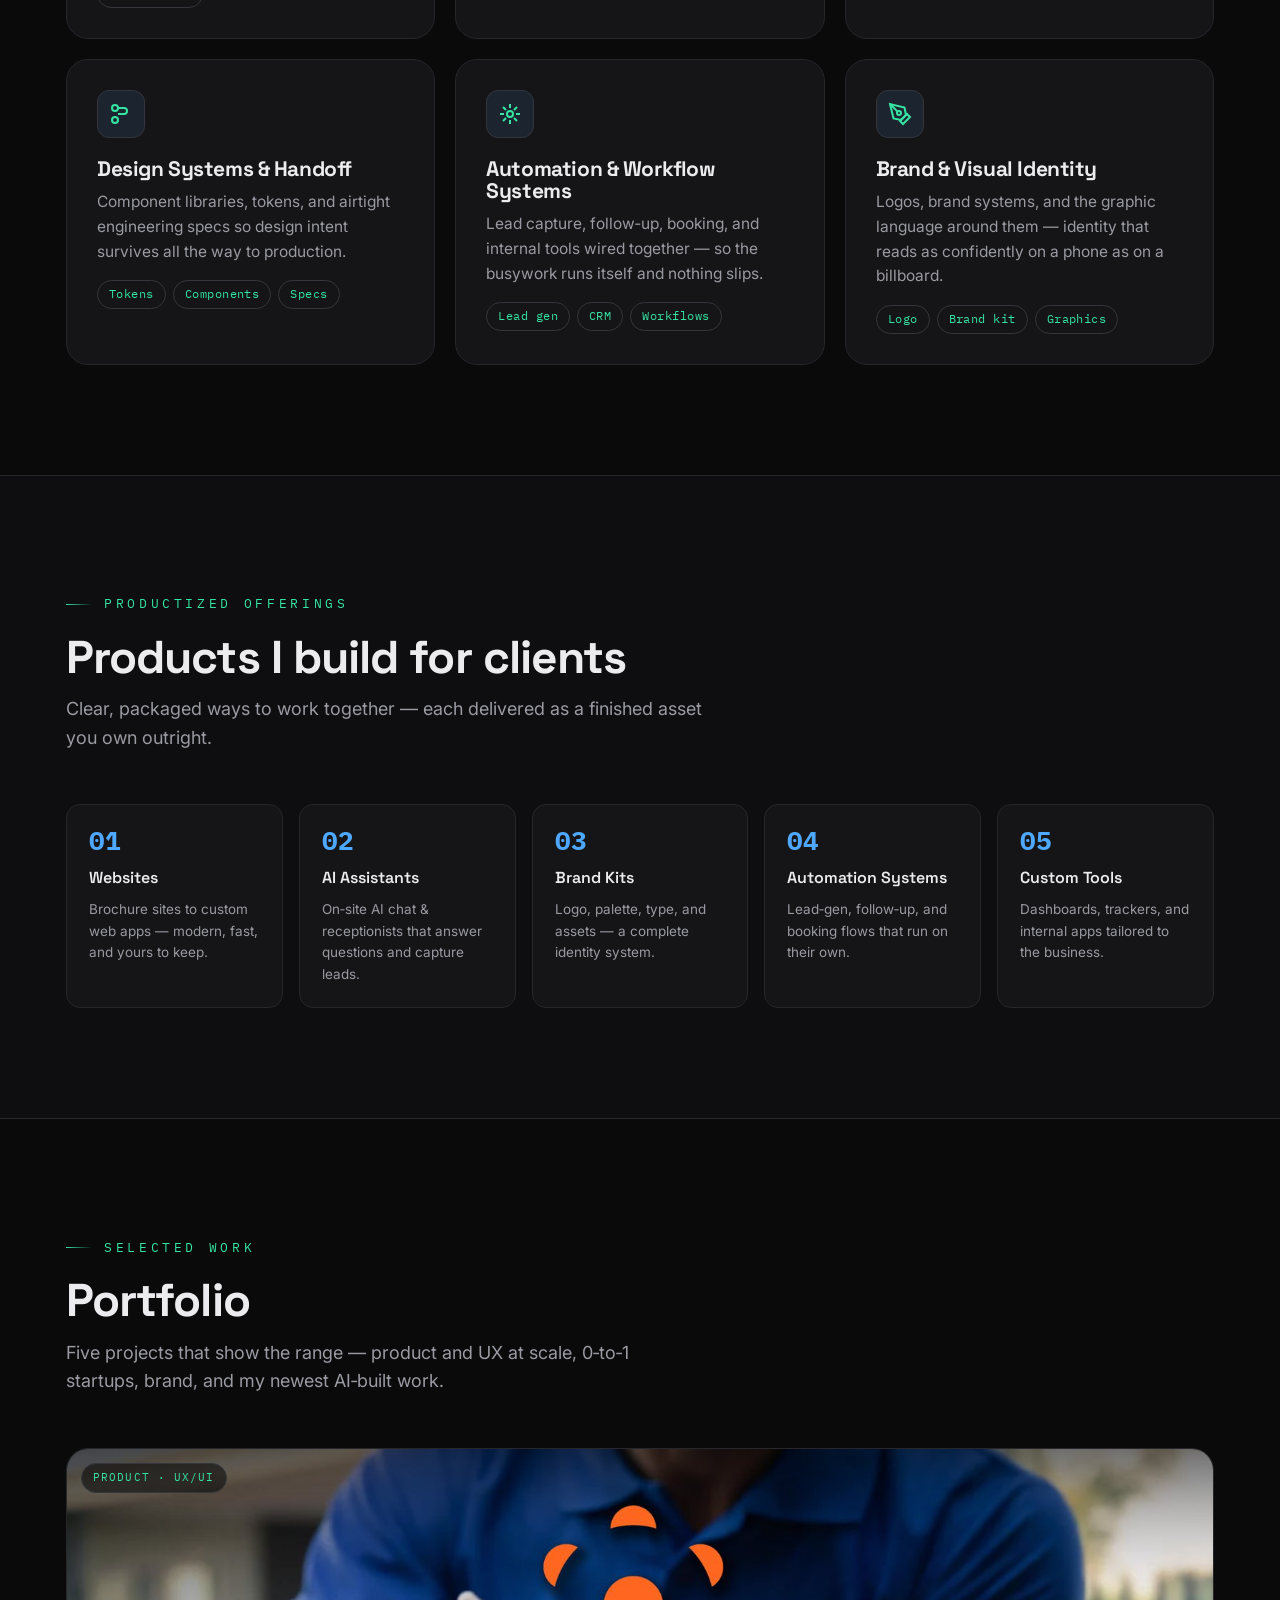
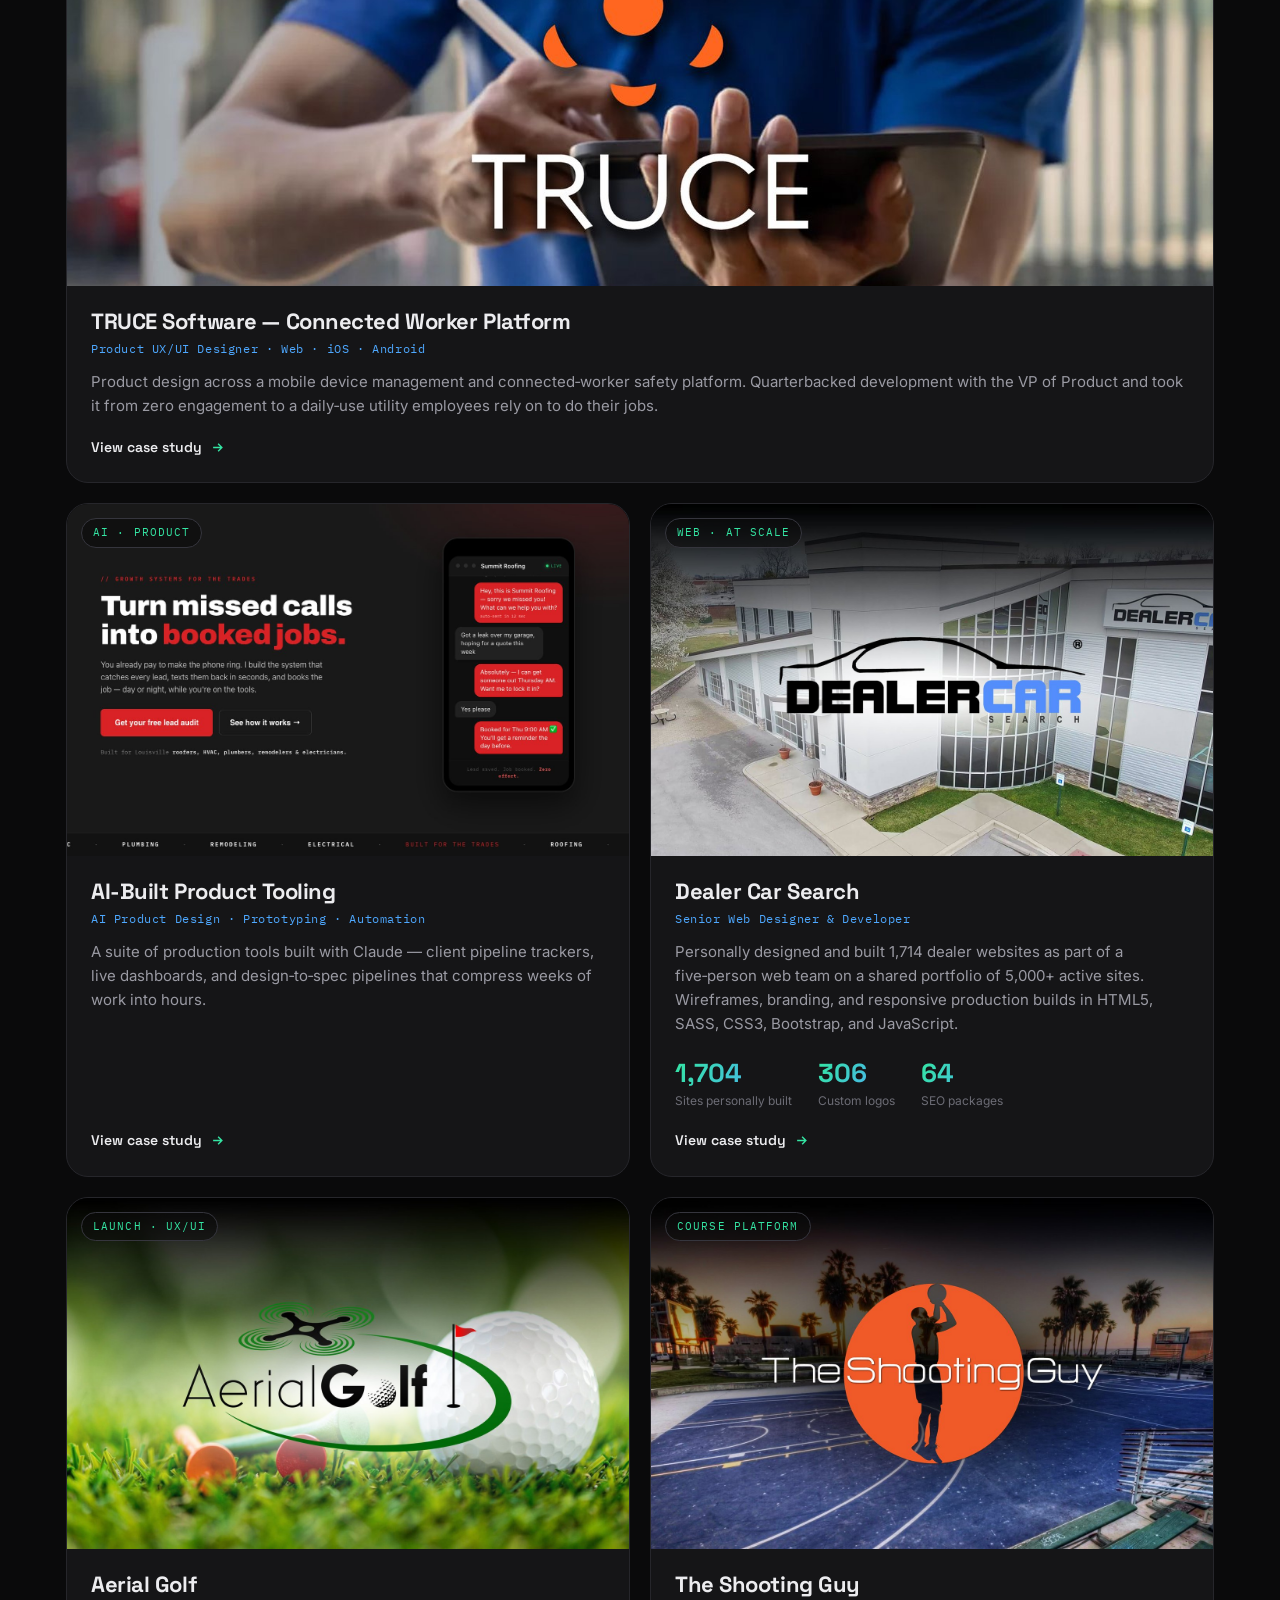
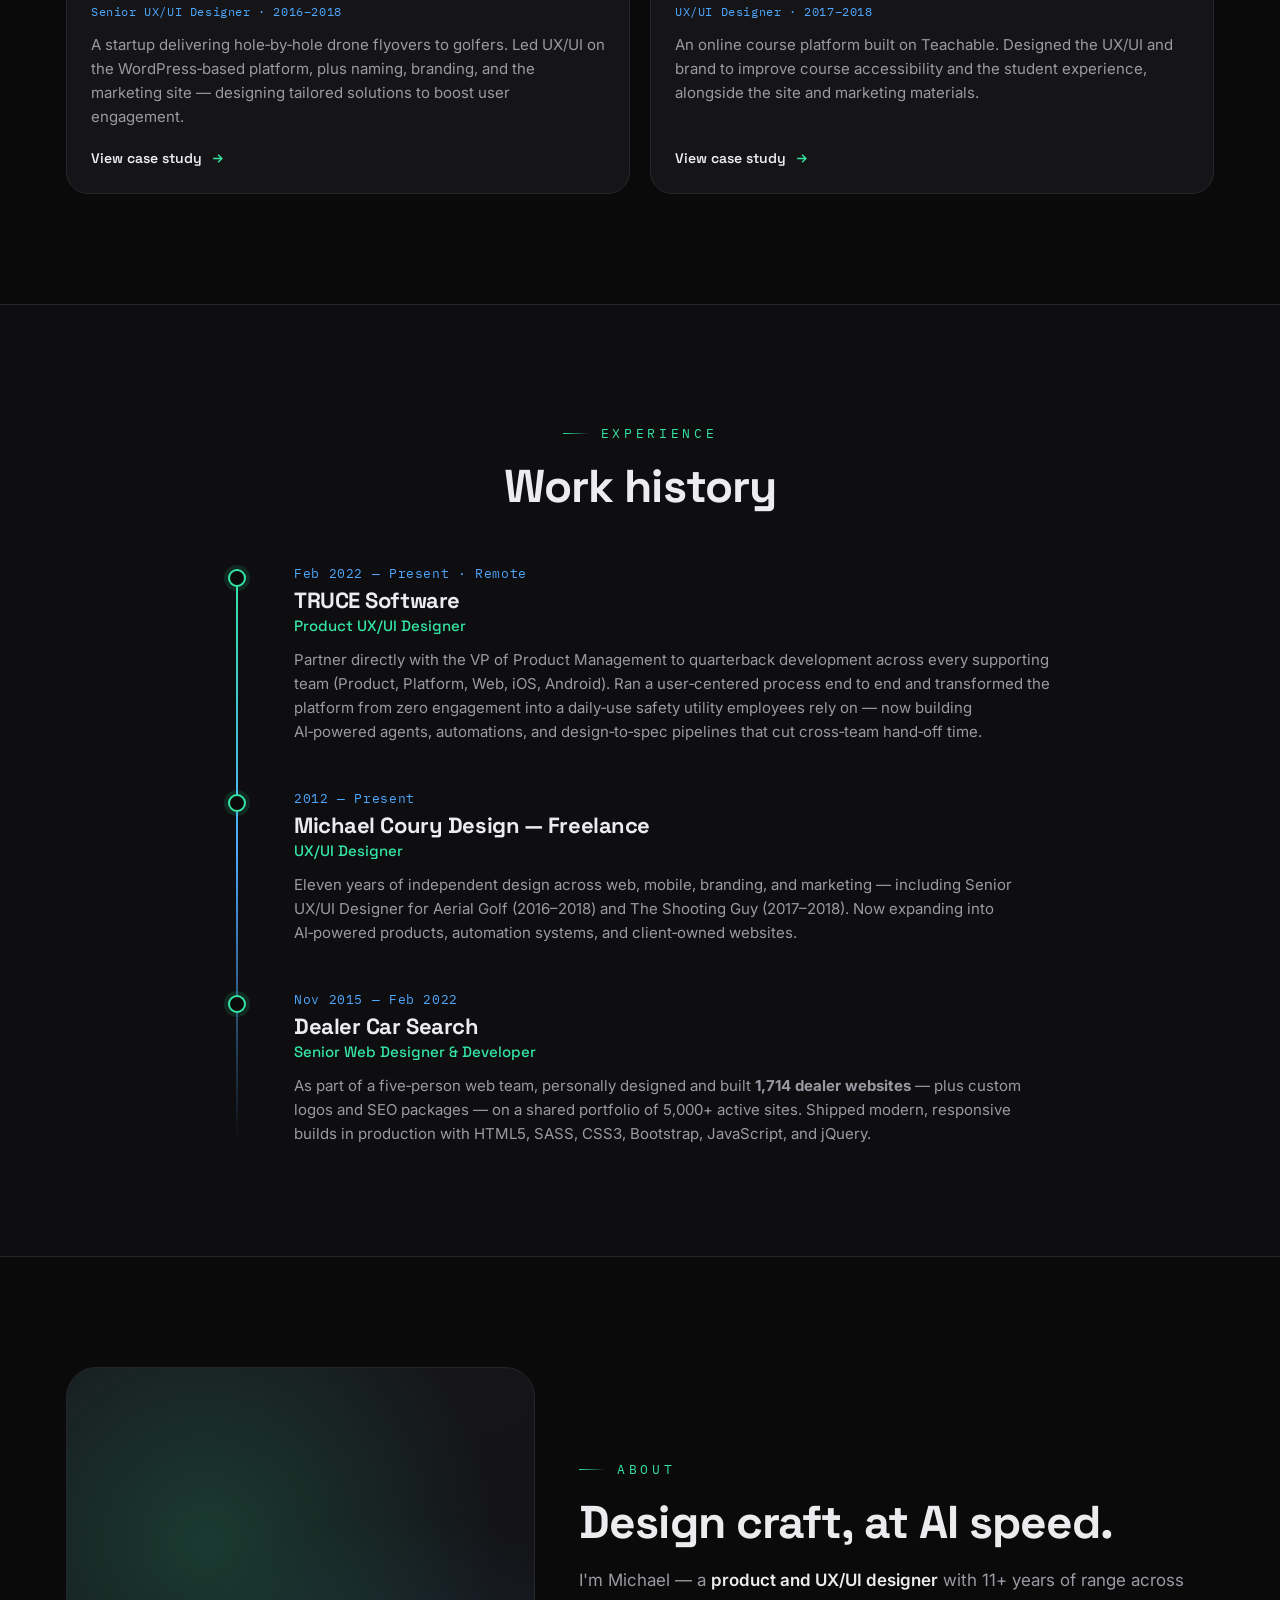
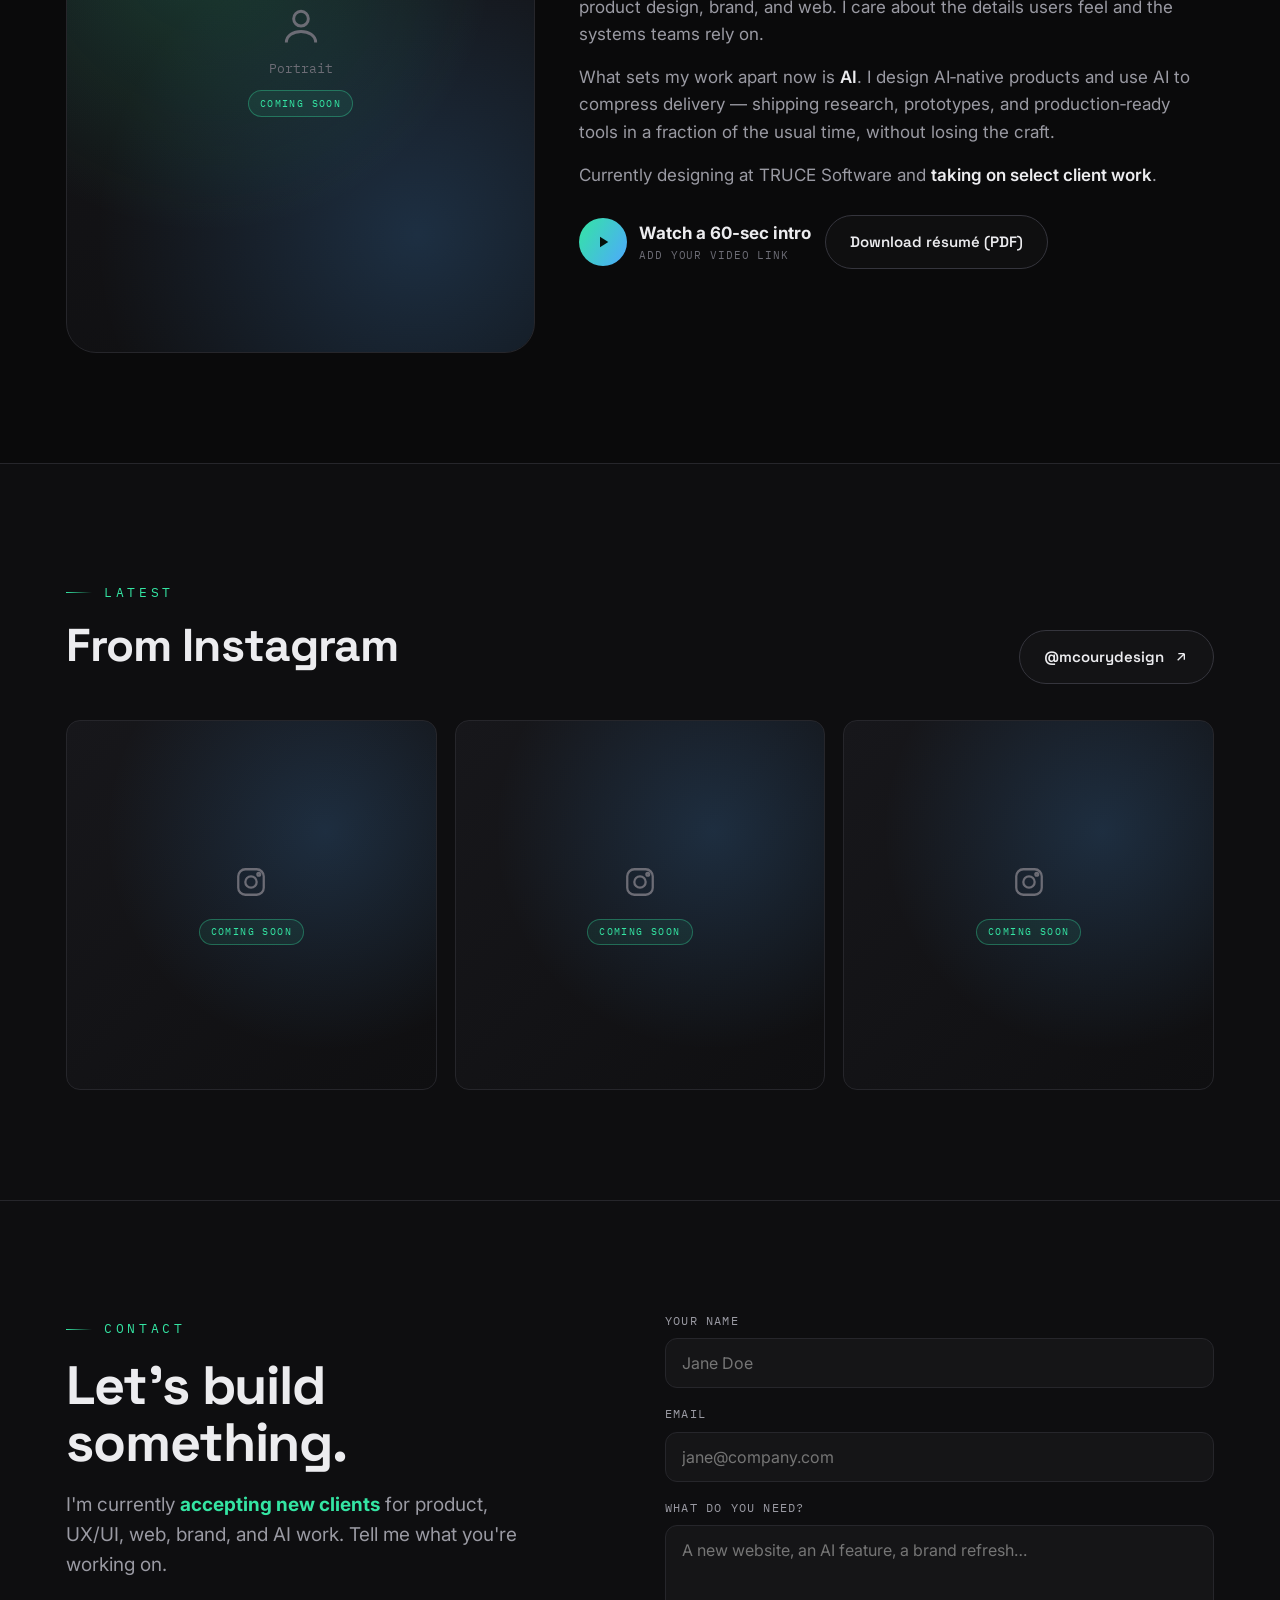
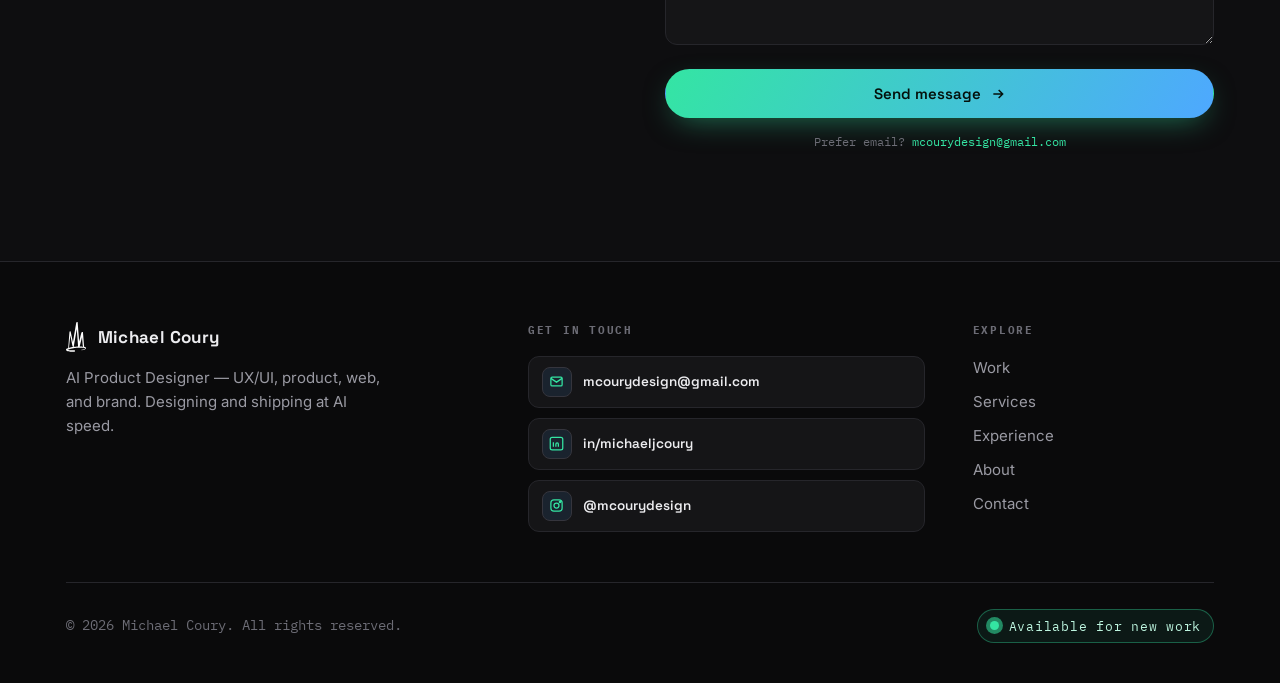
==== commit b4235093: "OG image update" ====
--- a/index.html
+++ b/index.html
@@ -6,16 +6,16 @@
 <title>Michael Coury — AI Product Designer (UX/UI)</title>
 <meta name="description" content="Michael Coury is an AI Product Designer focused on UX/UI, product strategy, and AI-accelerated delivery — designing and shipping AI-native products, websites, and brands. Available for new work."/>
 <meta name="author" content="Michael Coury"/>
-<link rel="canonical" href="https://michaelcoury.com/"/>
+<link rel="canonical" href="https://www.michaelcoury.com/"/>
 <!-- Open Graph / social -->
 <meta property="og:type" content="website"/>
 <meta property="og:title" content="Michael Coury — AI Product Designer (UX/UI)"/>
 <meta property="og:description" content="Designing and shipping AI-native products, websites, and brands. UX/UI · Product · AI. Available for new work."/>
-<meta property="og:url" content="https://michaelcoury.com/"/>
-<meta property="og:image" content="https://michaelcoury.com/assets/og-image.png"/>
+<meta property="og:url" content="https://www.michaelcoury.com/"/>
+<meta property="og:image" content="https://www.michaelcoury.com/assets/og-image.png"/>
 <meta property="og:image:width" content="1200"/>
 <meta property="og:image:height" content="630"/>
-<meta name="twitter:image" content="https://michaelcoury.com/assets/og-image.png"/>
+<meta name="twitter:image" content="https://www.michaelcoury.com/assets/og-image.png"/>
 <meta name="twitter:card" content="summary_large_image"/>
 <!-- Favicons -->
 <link rel="icon" type="image/svg+xml" href="assets/favicon.svg"/>
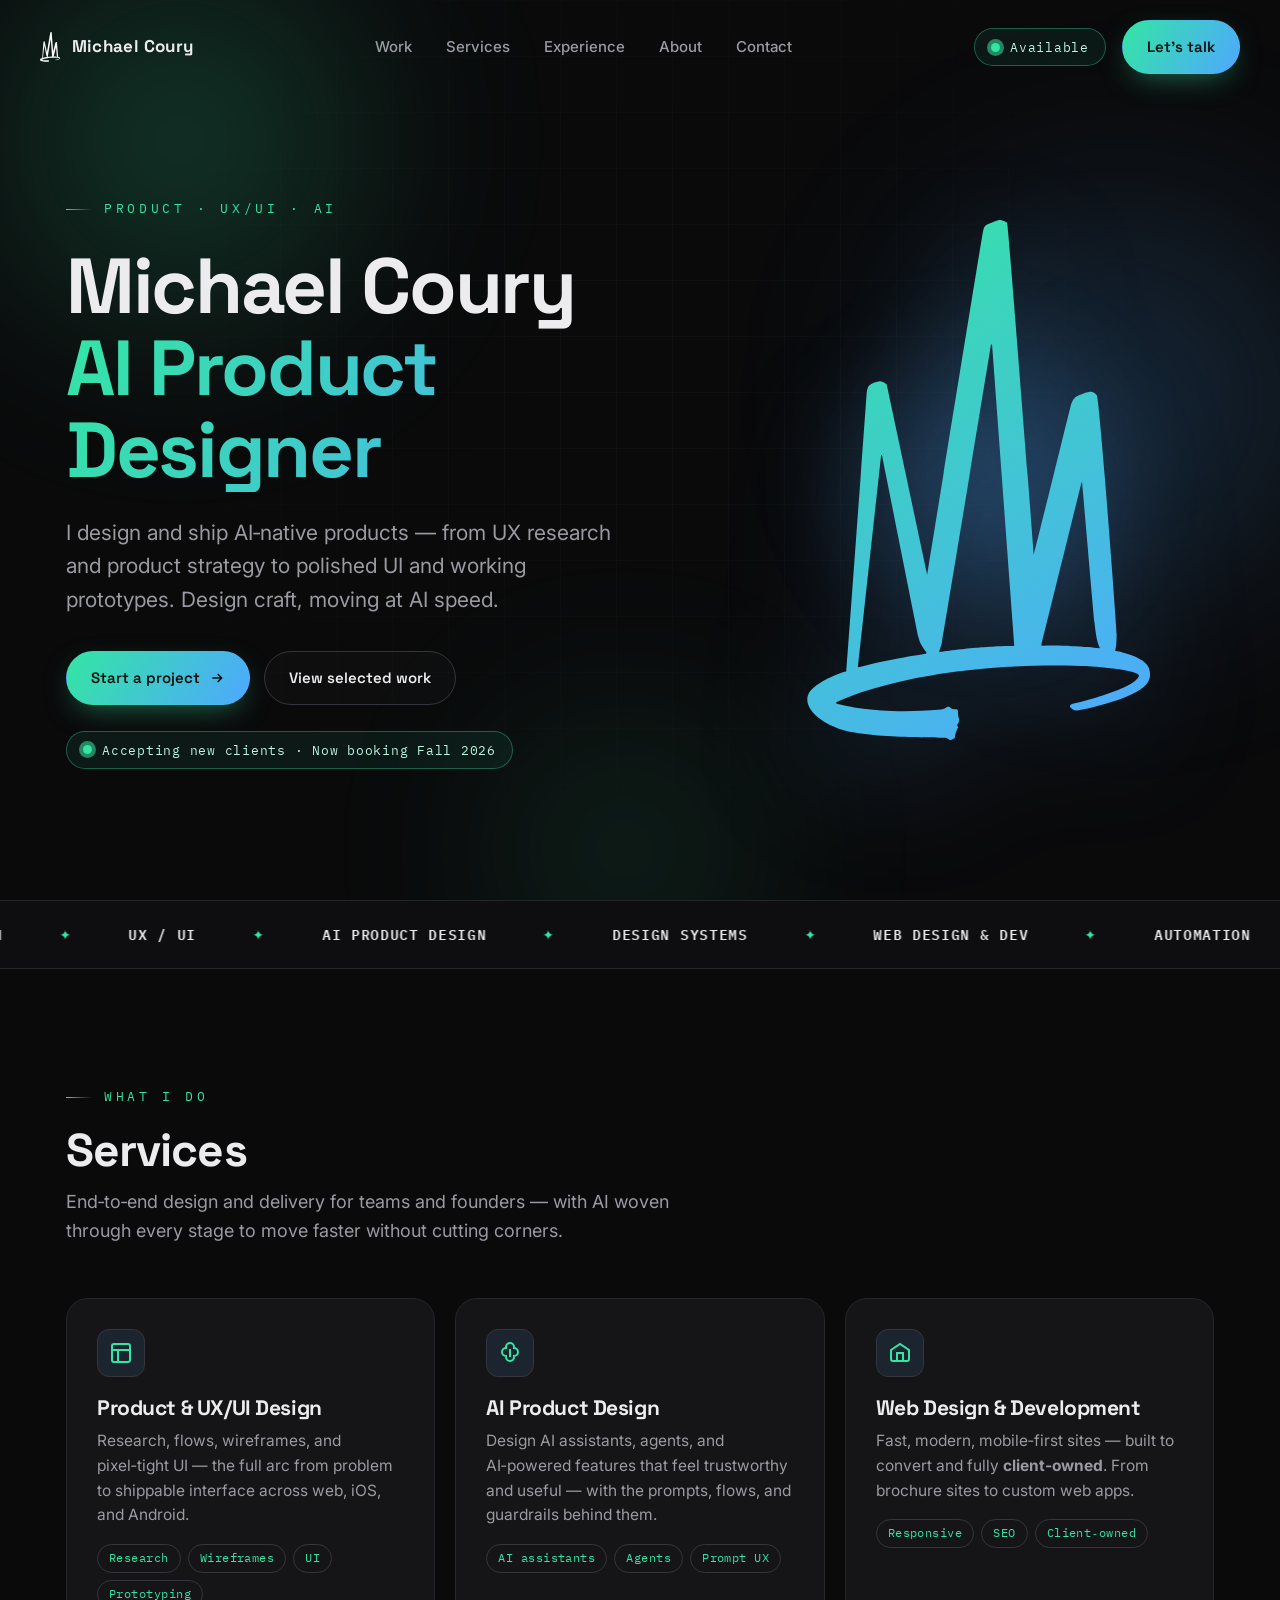
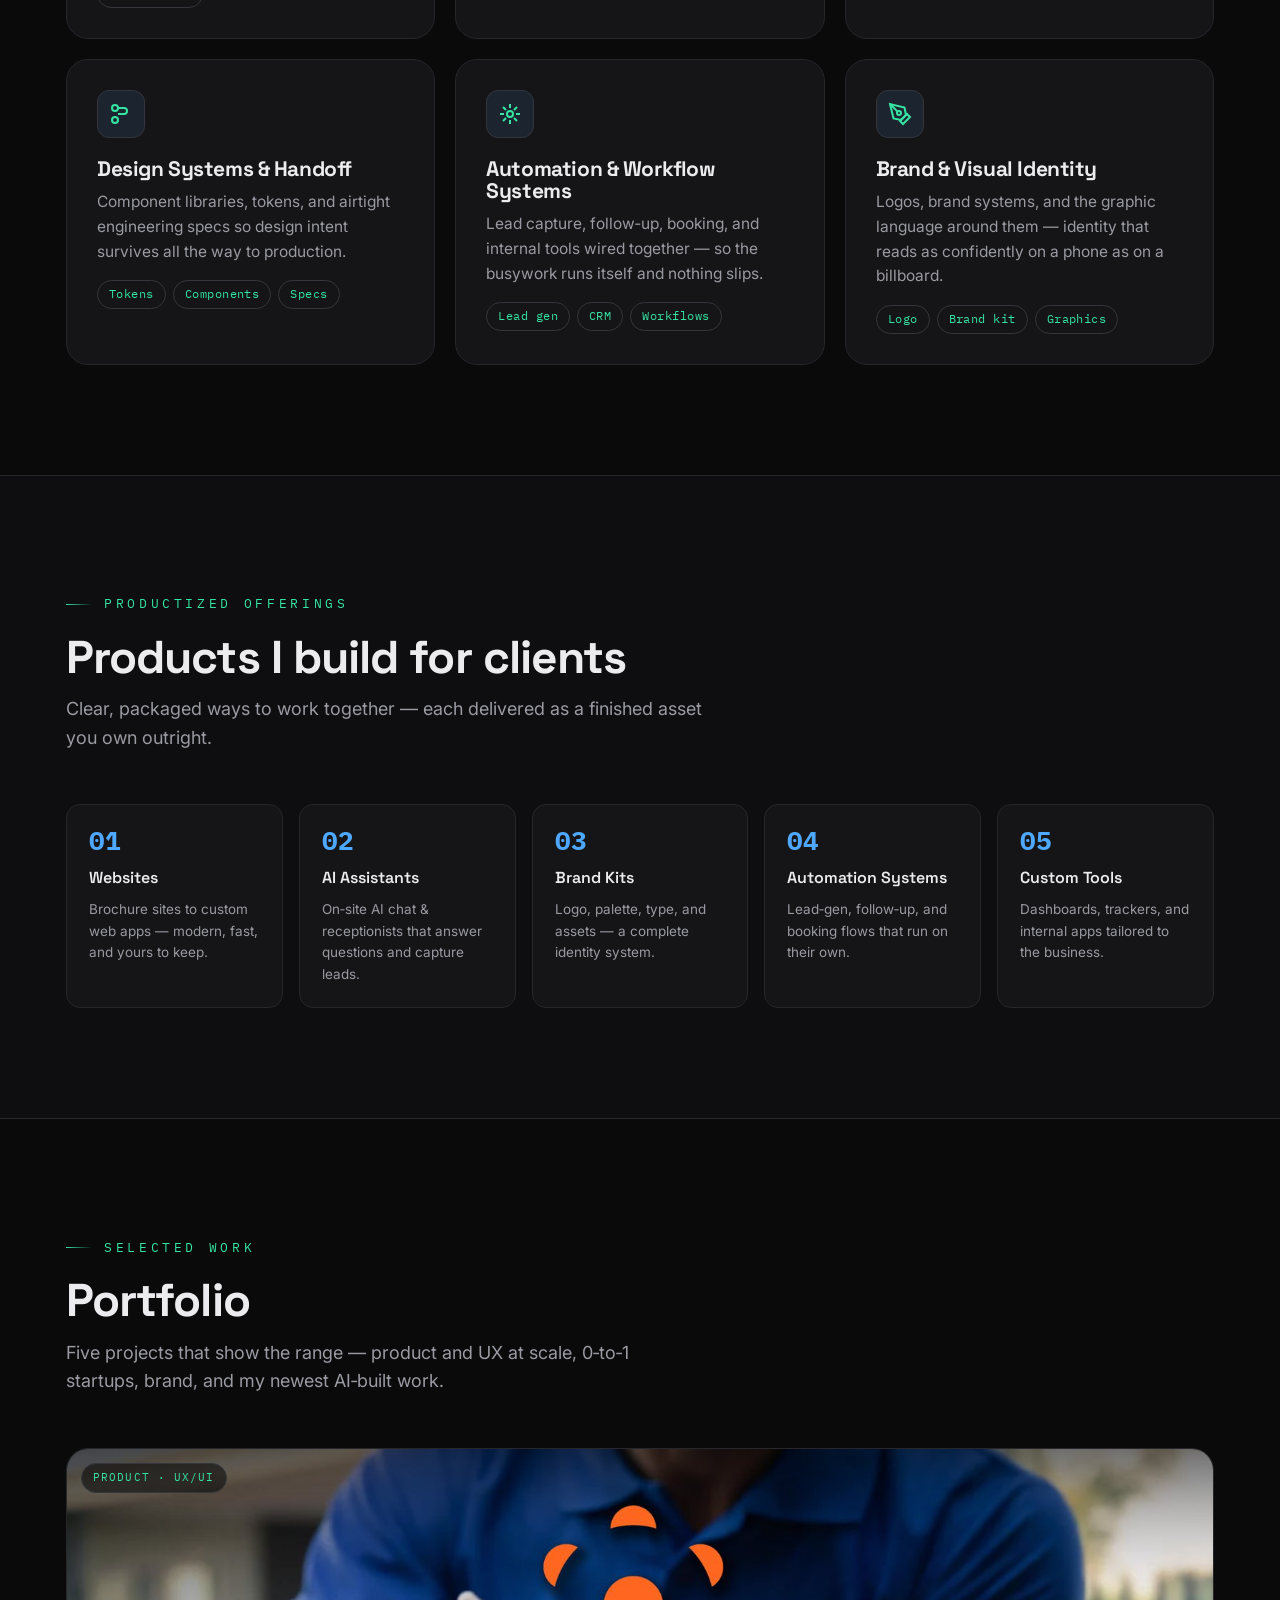
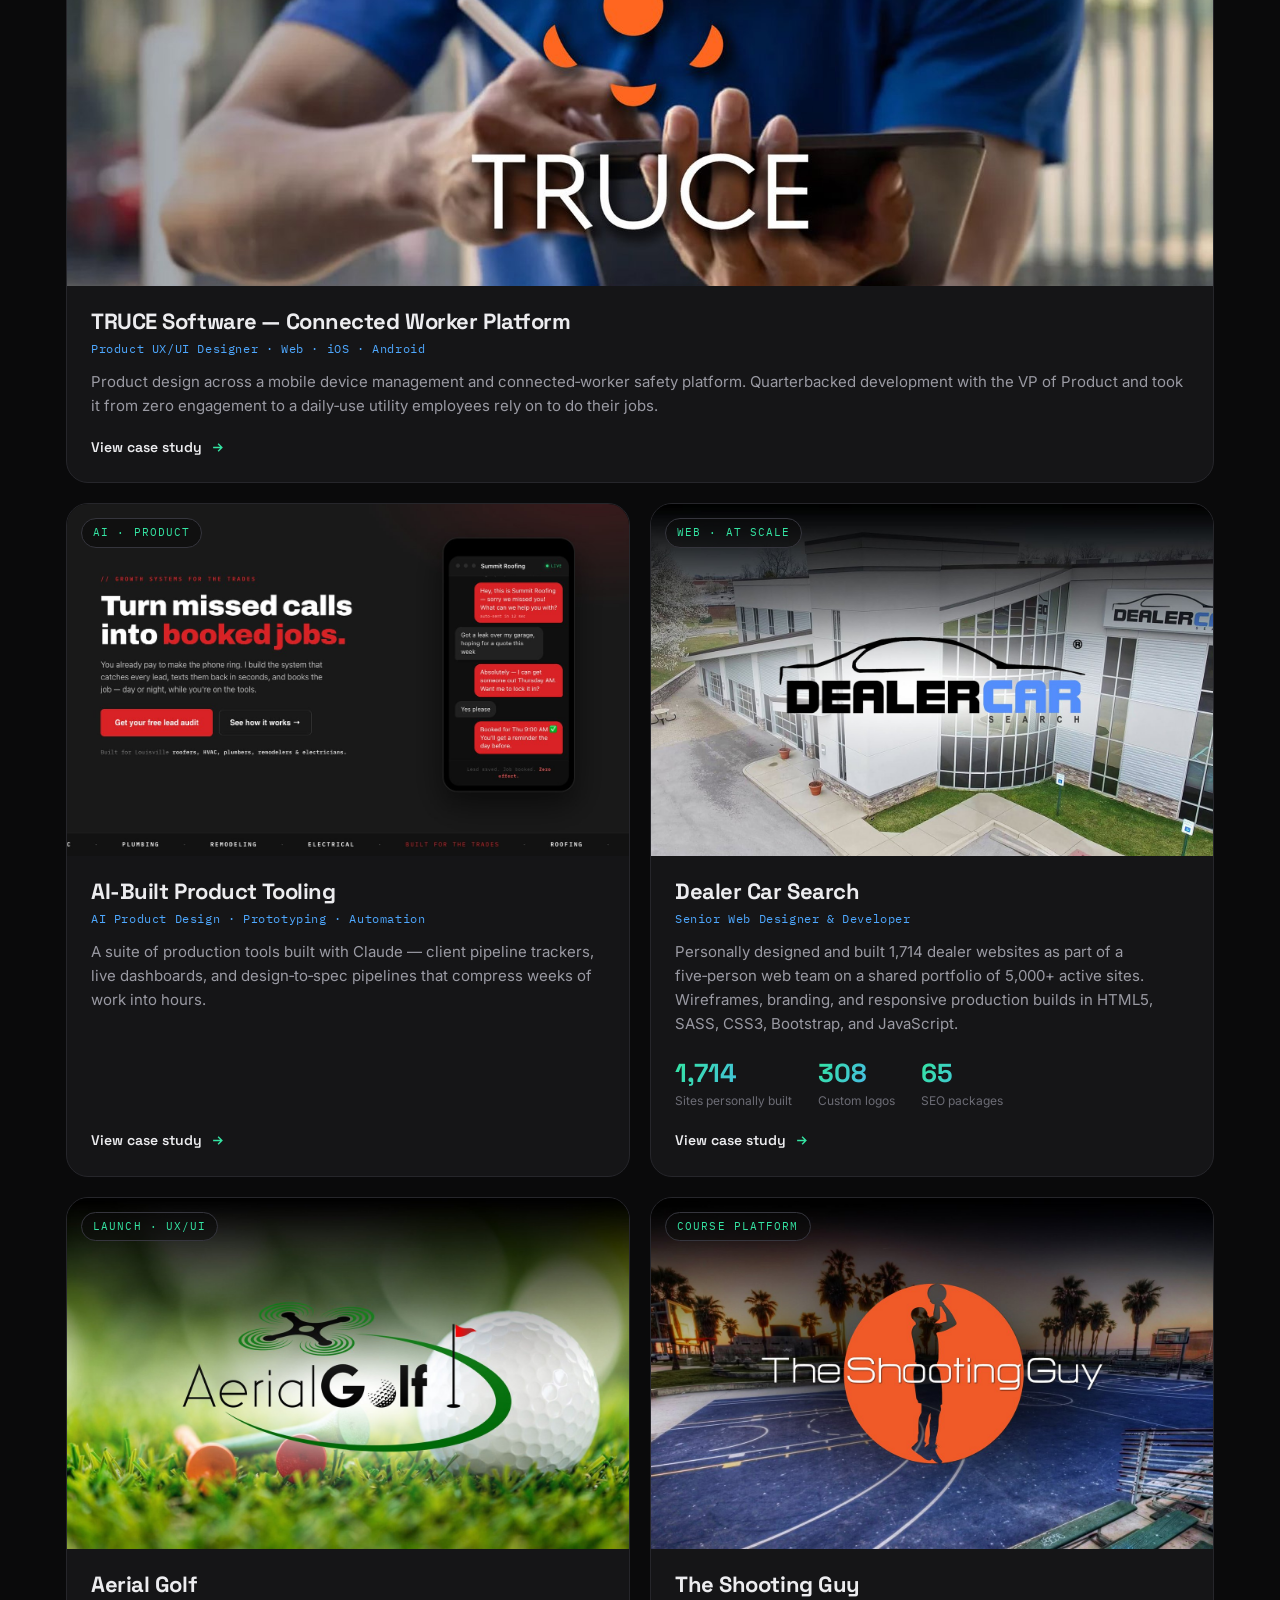
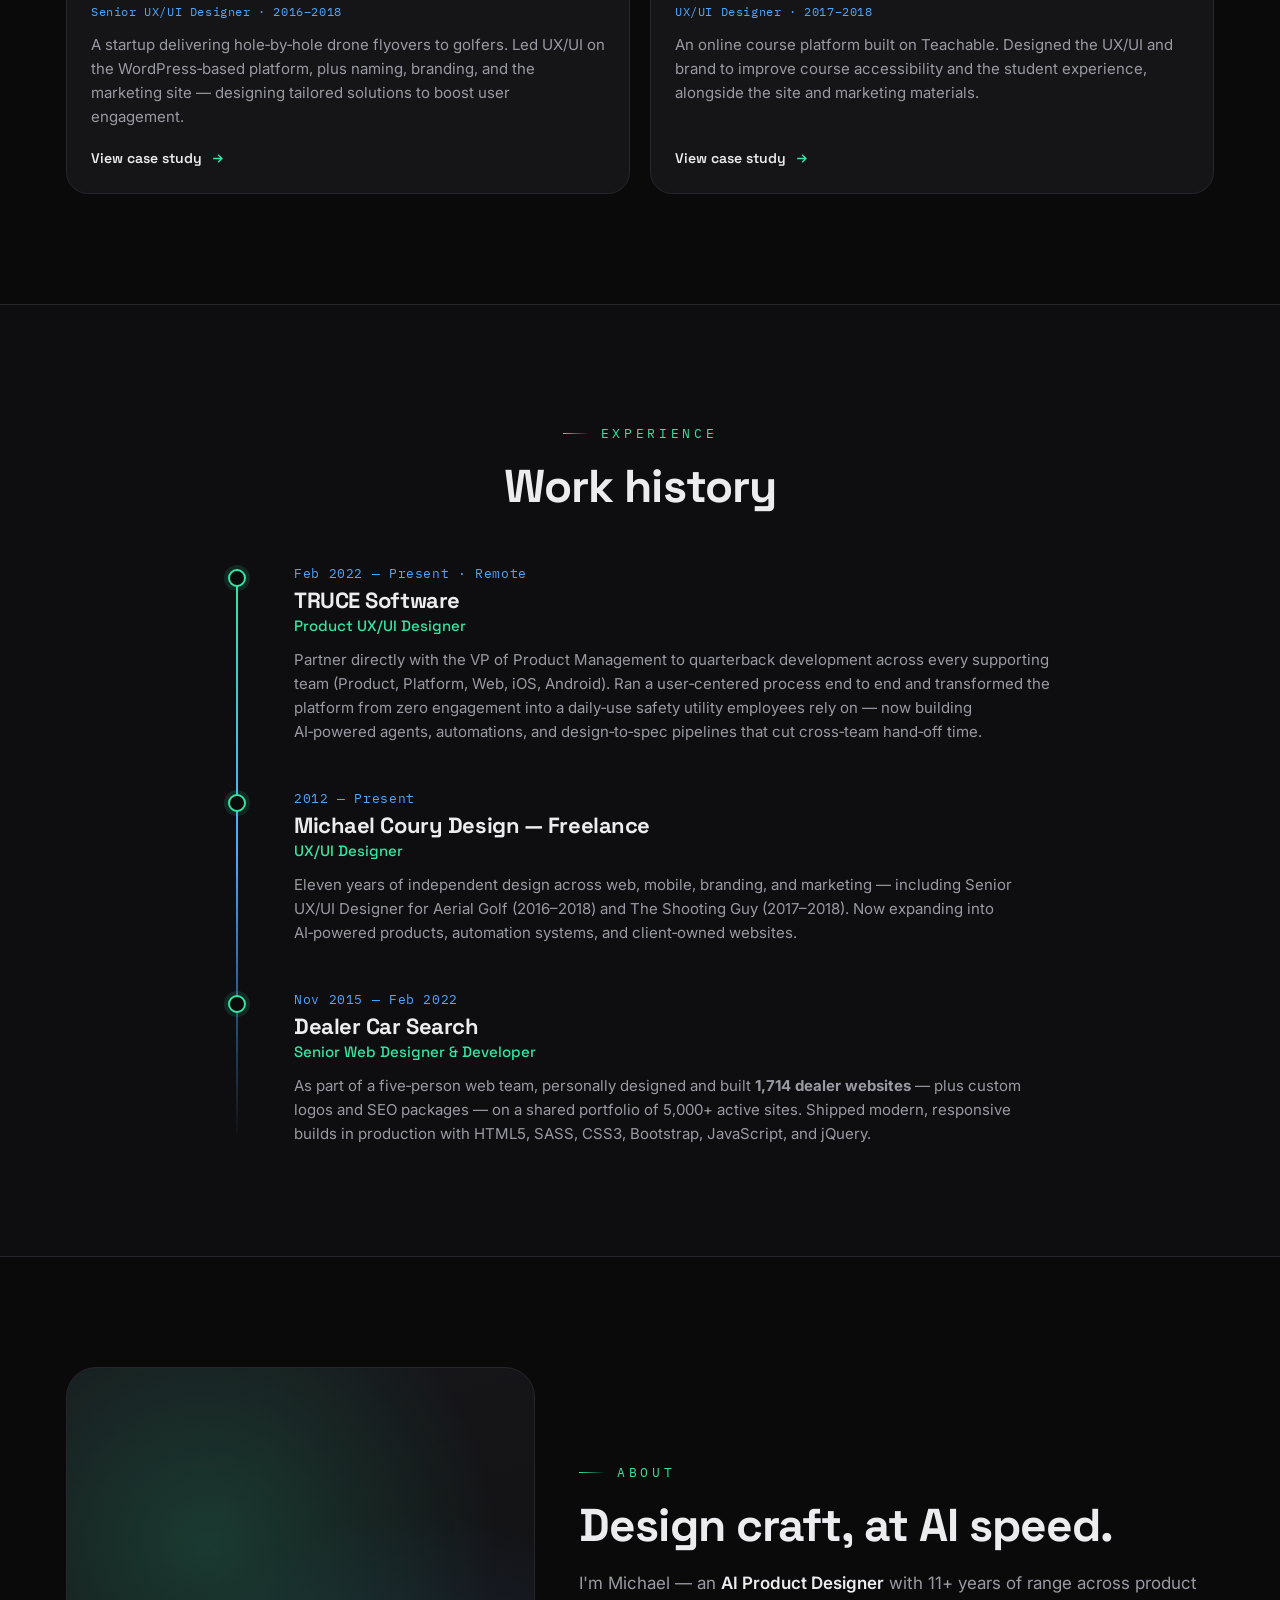
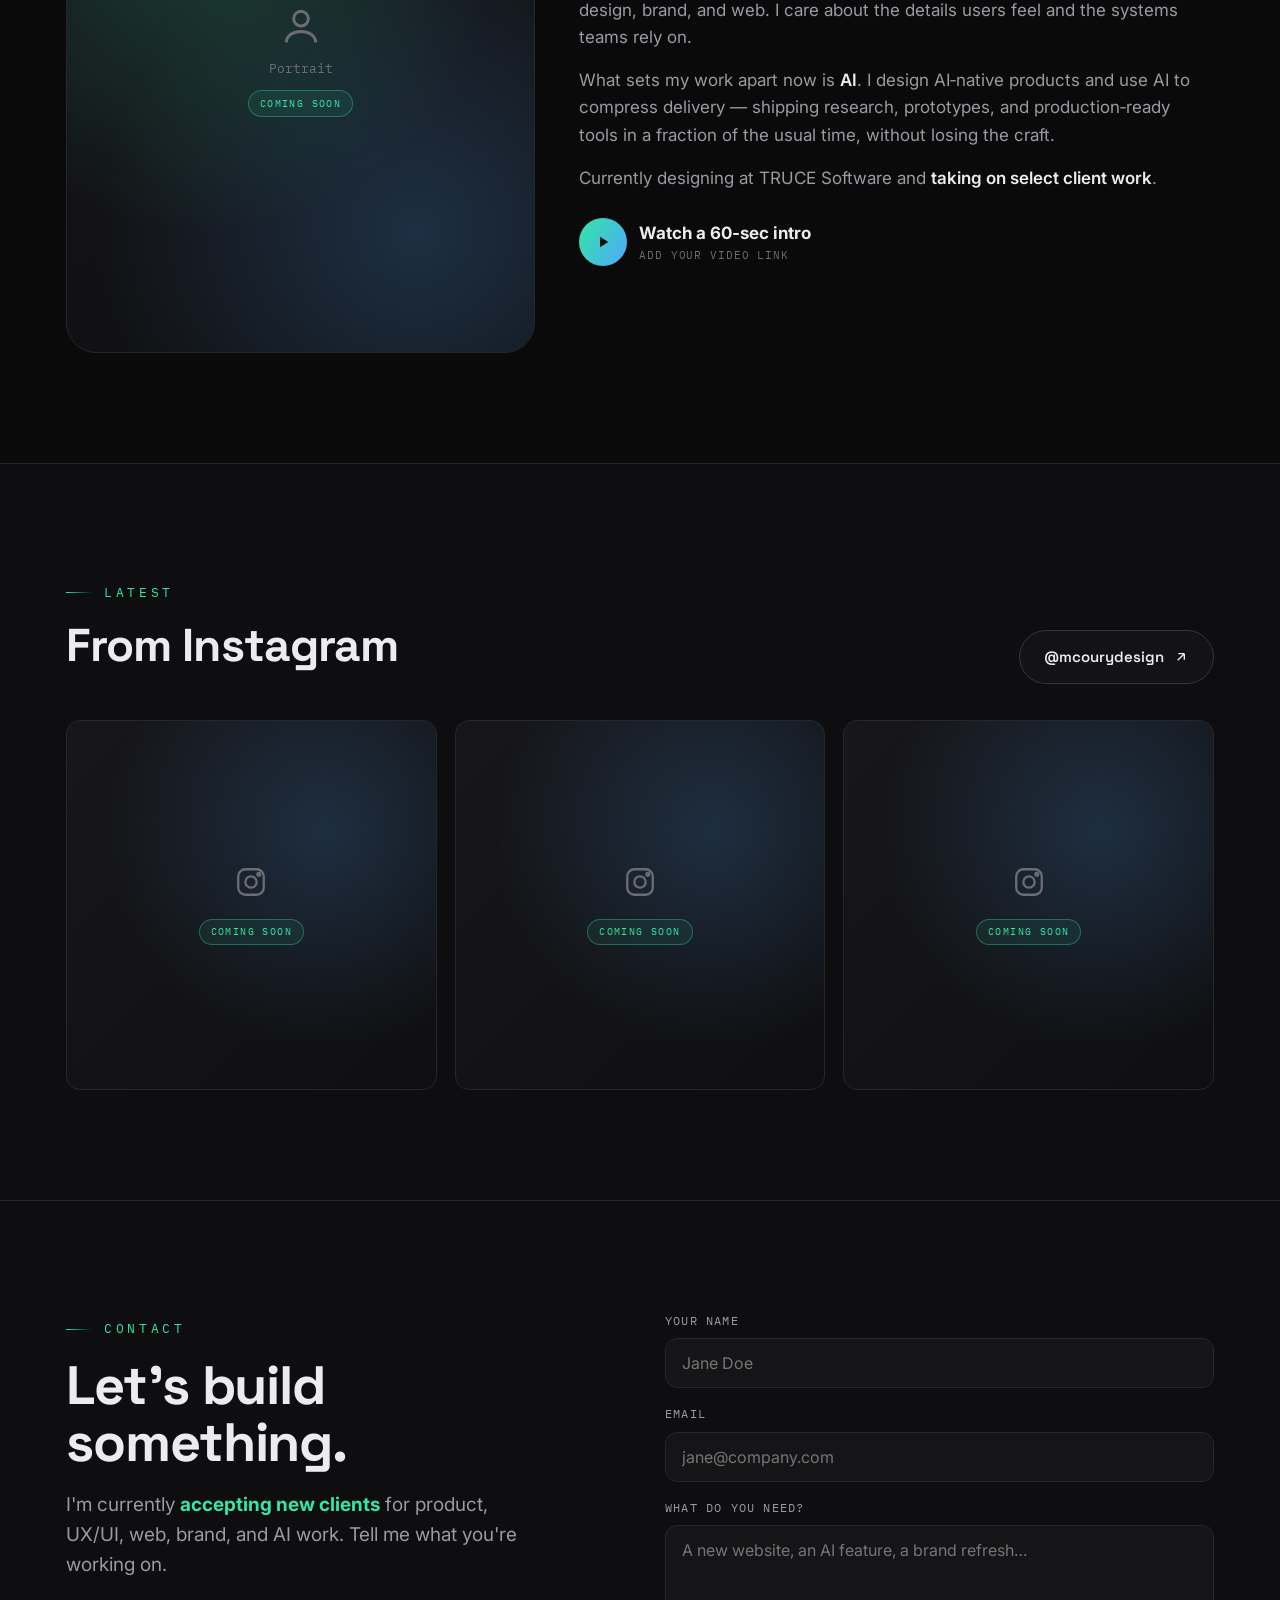
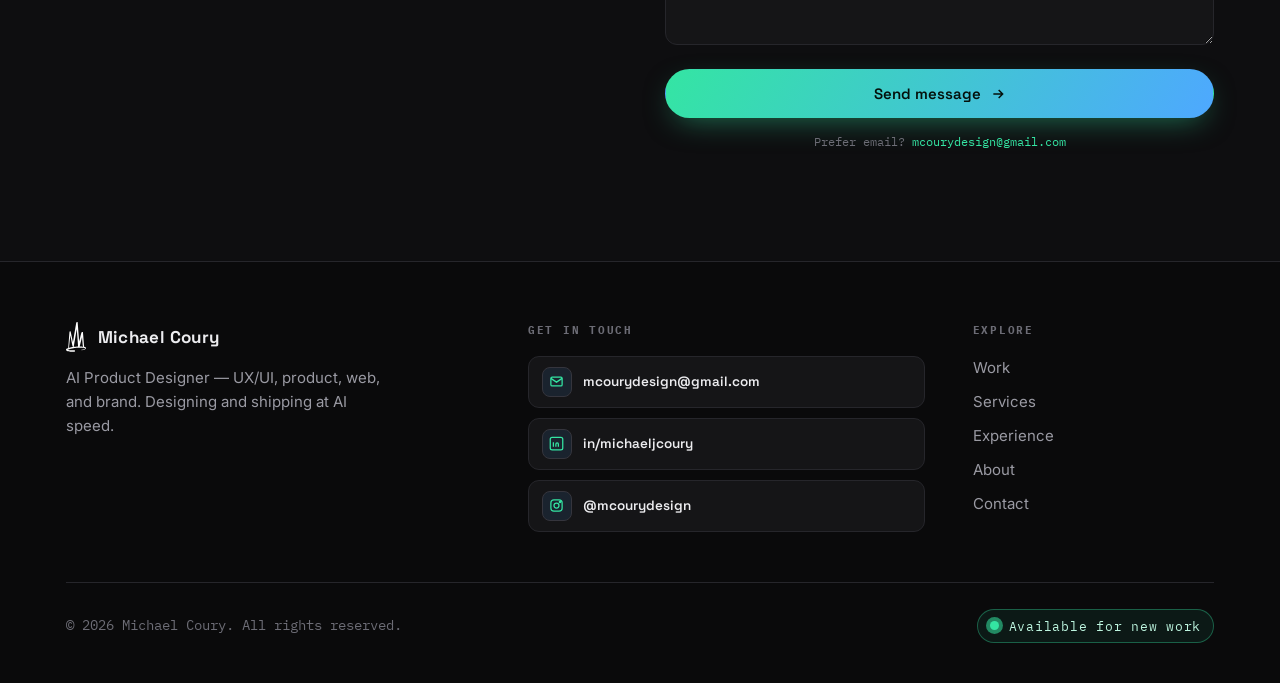
==== commit de43817a: "Remove Resume Download" ====
--- a/index.html
+++ b/index.html
@@ -286,7 +286,7 @@
     <div class="about-copy reveal">
       <span class="eyebrow">About</span>
       <h2>Design craft, at AI speed.</h2>
-      <p>I'm Michael — a <strong>product and UX/UI designer</strong> with 11+ years of range across product design, brand, and web. I care about the details users feel and the systems teams rely on.</p>
+      <p>I'm Michael — an <strong>AI Product Designer</strong> with 11+ years of range across product design, brand, and web. I care about the details users feel and the systems teams rely on.</p>
       <p>What sets my work apart now is <strong>AI</strong>. I design AI‑native products and use AI to compress delivery — shipping research, prototypes, and production‑ready tools in a fraction of the usual time, without losing the craft.</p>
       <p>Currently designing at TRUCE Software and <strong>taking on select client work</strong>.</p>
       <div class="about-actions">
@@ -295,7 +295,6 @@
           <span class="play"><svg viewBox="0 0 24 24"><path d="M8 5v14l11-7z"/></svg></span>
           <span><strong>Watch a 60‑sec intro</strong><small>ADD YOUR VIDEO LINK</small></span>
         </a>
-        <a class="btn btn-ghost" href="assets/Michael-Coury-Resume.pdf" download="Michael-Coury-Resume.pdf">Download résumé (PDF)</a>
       </div>
     </div>
   </div>
